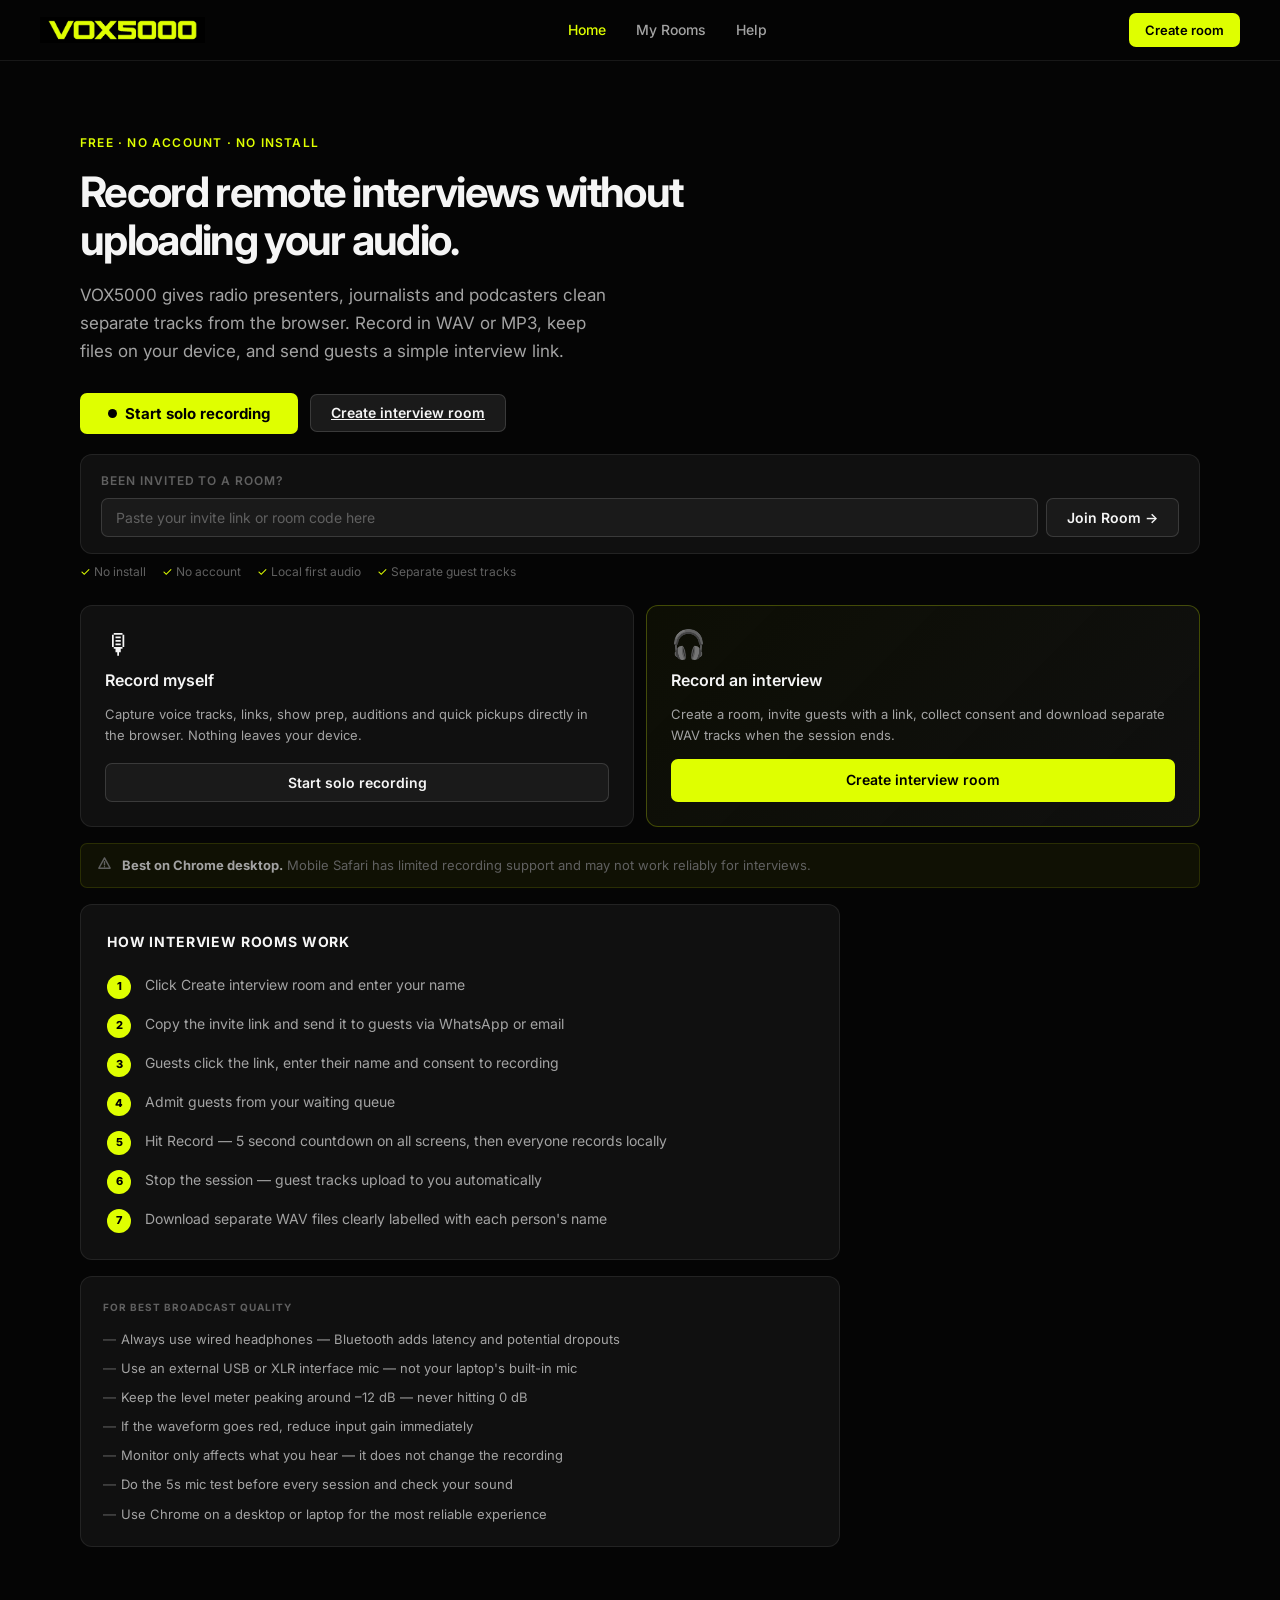
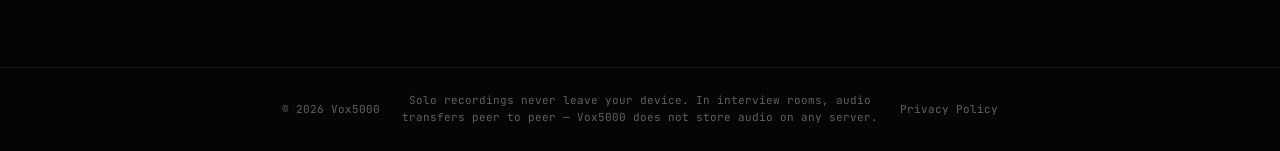
==== index.html @ f618ac7c "Add files via upload" ====
<!DOCTYPE html>
<html lang="en">
<head>
  <meta charset="UTF-8" />
  <meta name="viewport" content="width=device-width, initial-scale=1.0" />
  <title>Vox5000 — Free Broadcast Audio Recorder</title>
  <meta name="description" content="Record remote interviews without uploading your audio. Free browser-based WAV and MP3 recorder for radio presenters, journalists and podcasters." />
  <link rel="icon" type="image/png" href="favicon.png" />
  <link rel="icon" sizes="512x512" href="favicon-512.png" />
  <link rel="preconnect" href="https://fonts.googleapis.com" />
  <link rel="preconnect" href="https://fonts.gstatic.com" crossorigin />
  <link href="https://fonts.googleapis.com/css2?family=Inter:wght@400;500;600;700&family=JetBrains+Mono:wght@400;500;600&display=swap" rel="stylesheet" />
  <link rel="stylesheet" href="style.css" />
</head>
<body>

  <header class="header" role="banner">
    <div class="header-inner">
      <div class="logo">
        <a href="index.html" aria-label="Vox5000 home">
          <img src="logo.png" alt="VOX5000" class="logo-img" />
        </a>
      </div>
      <nav class="main-nav" aria-label="Main navigation">
        <a href="index.html" class="nav-link nav-active" aria-current="page">Home</a>
        <a href="rooms.html" class="nav-link">My Rooms</a>
        <a href="help.html" class="nav-link">Help</a>
      </nav>
      <a href="room.html" class="nav-cta">Create room</a>
    </div>
  </header>

  <main class="main" id="main-content">

    <!-- ── HERO ── -->
    <section class="hero" aria-label="Introduction">
      <p class="hero-eyebrow">Free · No account · No install</p>
      <h1 class="hero-title">Record remote interviews without uploading your audio.</h1>
      <p class="hero-sub">VOX5000 gives radio presenters, journalists and podcasters clean separate tracks from the browser. Record in WAV or MP3, keep files on your device, and send guests a simple interview link.</p>
      <div class="hero-actions">
        <button class="btn btn-record" id="soloModeBtn" aria-expanded="false" aria-controls="soloRecorder">
          <span class="rec-dot" aria-hidden="true"></span>
          Start solo recording
        </button>
        <a href="room.html" class="btn btn-ghost">Create interview room</a>
      </div>
      <!-- Guest join box -->
      <div class="guest-join-box">
        <div style="font-size:12px;font-weight:600;color:var(--text3);text-transform:uppercase;letter-spacing:0.08em;margin-bottom:8px;">Been invited to a room?</div>
        <div style="display:flex;gap:8px;flex-wrap:wrap;">
          <input type="text" id="joinCodeInput" placeholder="Paste your invite link or room code here" class="join-input" aria-label="Room invite link or code" />
          <button class="btn btn-ghost" id="joinRoomBtn" style="white-space:nowrap;flex-shrink:0;">Join Room →</button>
        </div>
      </div>
      <div class="hero-trust" role="list" aria-label="Product features">
        <span role="listitem">No install</span>
        <span role="listitem">No account</span>
        <span role="listitem">Local first audio</span>
        <span role="listitem">Separate guest tracks</span>
      </div>
    </section>

    <!-- ── MODE CARDS ── -->
    <section class="mode-cards" aria-label="Recording modes">
      <div class="mode-card">
        <div class="mode-card-icon" aria-hidden="true">🎙</div>
        <h2 class="mode-card-title">Record myself</h2>
        <p class="mode-card-desc">Capture voice tracks, links, show prep, auditions and quick pickups directly in the browser. Nothing leaves your device.</p>
        <button class="mode-card-btn mode-card-btn-secondary" id="soloModeBtnCard">Start solo recording</button>
      </div>
      <div class="mode-card mode-card-featured">
        <div class="mode-card-icon" aria-hidden="true">🎧</div>
        <h2 class="mode-card-title">Record an interview</h2>
        <p class="mode-card-desc">Create a room, invite guests with a link, collect consent and download separate WAV tracks when the session ends.</p>
        <a href="room.html" class="mode-card-btn mode-card-btn-primary">Create interview room</a>
      </div>
    </section>

    <!-- ── BROWSER WARNING ── -->
    <div class="browser-warning" role="note" aria-label="Browser recommendation" id="browserWarning">
      <svg width="15" height="15" viewBox="0 0 16 16" fill="none" aria-hidden="true"><path d="M8 2L14 13H2L8 2Z" stroke="currentColor" stroke-width="1.5" stroke-linejoin="round"/><path d="M8 6v3.5" stroke="currentColor" stroke-width="1.5" stroke-linecap="round"/><circle cx="8" cy="11.5" r="0.75" fill="currentColor"/></svg>
      <span><strong>Best on Chrome desktop.</strong> Mobile Safari has limited recording support and may not work reliably for interviews.</span>
    </div>

    <!-- ── ERROR STATES ── -->
    <div class="error-card" id="micDeniedError" style="display:none;" role="alert">
      <div class="error-title">🚫 Microphone access denied</div>
      <p class="error-text">Click the microphone or lock icon in your browser's address bar, choose Allow, then refresh this page.</p>
    </div>
    <div class="error-card" id="micNotFoundError" style="display:none;" role="alert">
      <div class="error-title">🎤 No microphone found</div>
      <p class="error-text">Make sure your USB or XLR interface mic is plugged in and recognised by your computer, then refresh the page.</p>
    </div>

    <!-- ── SOLO RECORDER (hidden until triggered) ── -->
    <div id="soloRecorder" style="display:none;" aria-label="Solo recorder">

      <div class="section-divider"><span>Solo Recorder</span></div>

      <!-- Mic permission notice -->
      <div class="notice-bar" id="permNotice" role="status">
        <svg width="15" height="15" viewBox="0 0 16 16" fill="none" aria-hidden="true"><circle cx="8" cy="8" r="7" stroke="currentColor" stroke-width="1.5"/><path d="M8 5v3.5" stroke="currentColor" stroke-width="1.5" stroke-linecap="round"/><circle cx="8" cy="11" r="0.75" fill="currentColor"/></svg>
        Allow microphone access when your browser asks, then select your mic below.
      </div>

      <!-- Core controls -->
      <section class="card" aria-label="Microphone and format">
        <div class="card-label">Input & Format</div>
        <div class="control-row">
          <label for="micSelect" class="field-label">Mic</label>
          <select id="micSelect" class="select"><option value="">Waiting for mic access…</option></select>
        </div>
        <div class="control-row">
          <label for="formatSelect" class="field-label">Format</label>
          <select id="formatSelect" class="select">
            <option value="mp3">MP3 — compressed, smaller file</option>
            <option value="wav">WAV — lossless broadcast master</option>
          </select>
        </div>
        <div class="control-row">
          <label for="qualitySelect" class="field-label">Quality</label>
          <select id="qualitySelect" class="select"></select>
        </div>
        <div class="setup-footer">
          <button class="btn btn-ghost btn-sm" id="testBtn" aria-label="Record a 5 second mic test and play it back">
            <svg width="12" height="12" viewBox="0 0 14 14" fill="none" aria-hidden="true"><polygon points="3,2 11,7 3,12" fill="currentColor"/></svg>
            5s mic test
          </button>
          <span style="font-size:12px;color:var(--text3);">Records and plays back to check your level and sound</span>
        </div>
      </section>

      <!-- Record button and timer — big and obvious -->
      <section class="card recorder-card" aria-label="Recording controls">
        <div class="duration-display">
          <span class="duration" id="duration" aria-live="polite" aria-label="Recording duration">00:00:00.0</span>
          <span class="duration-status" id="durStatus" aria-live="polite">Ready to record</span>
        </div>
        <div class="controls">
          <button class="btn btn-record" id="recBtn" aria-label="Start or stop recording">
            <span class="rec-dot" aria-hidden="true"></span> Record
          </button>
          <button class="btn btn-ghost" id="pauseBtn" disabled aria-label="Pause or resume recording">⏸ Pause</button>
        </div>
        <div class="size-display" id="sizeDisplay" aria-live="polite"></div>
      </section>

      <!-- Waveform — always visible -->
      <div class="waveform-section" aria-label="Live waveform monitor">
        <div class="wave-header">
          <span class="wave-title">Waveform Monitor</span>
          <span class="wave-hint" aria-hidden="true">Scrolls during recording · Red = clipping</span>
        </div>
        <canvas id="waveCanvas" class="wave-canvas" height="100" aria-hidden="true"></canvas>
      </div>

      <!-- Audio settings — always visible, not hidden -->
      <div class="card" id="audioSettingsCard">
        <div class="card-label" style="margin-bottom:14px;">Audio Settings</div>

        <div class="level-slider-row">
          <label class="level-slider-label" for="inputGainSlider">Input Gain</label>
          <input type="range" id="inputGainSlider" class="level-slider" min="-20" max="20" step="0.5" value="0" aria-label="Input gain" />
          <span class="level-slider-val" id="inputGainVal">0 dB</span>
        </div>
        <div style="font-size:11px;color:var(--text3);margin-bottom:16px;padding-left:92px;">How loud your mic is recorded · Double-click to reset</div>

        <div class="level-slider-row">
          <label class="level-slider-label" for="monitorSlider">Monitor</label>
          <input type="range" id="monitorSlider" class="level-slider" min="-60" max="0" step="0.5" value="-60" aria-label="Monitor level" />
          <span class="level-slider-val" id="monitorVal">Off</span>
        </div>
        <div style="font-size:11px;color:var(--text3);margin-bottom:16px;padding-left:92px;">What you hear in headphones — doesn't affect recording</div>

        <div class="meter-wrap" role="meter" aria-label="Input level meter">
          <div class="meter-bar" id="meterBar"></div>
          <div class="meter-peaks" aria-hidden="true"><span>–60</span><span>–24</span><span>–12</span><span>–6</span><span>0</span></div>
        </div>
        <div style="font-size:10px;color:var(--text3);display:flex;gap:10px;flex-wrap:wrap;margin-top:5px;">
          <span style="color:var(--green);">● Safe: –24 to –6 dB</span>
          <span style="color:var(--red);">● Clipping: above –6 dB</span>
        </div>
        <div class="clip-warn" id="clipWarn" style="display:none;margin-top:10px;" role="alert" aria-live="assertive">
          <svg width="13" height="13" viewBox="0 0 14 14" fill="none" aria-hidden="true"><path d="M7 2L13 12H1L7 2Z" stroke="currentColor" stroke-width="1.5" stroke-linejoin="round"/><path d="M7 6v3" stroke="currentColor" stroke-width="1.5" stroke-linecap="round"/><circle cx="7" cy="10.5" r="0.75" fill="currentColor"/></svg>
          Clipping — reduce input gain
        </div>
      </div>

      <!-- Downloads -->
      <section class="card downloads" id="dlSection" aria-label="Download your recordings" aria-live="polite">
        <div class="card-label">Downloads Ready</div>
        <div class="dl-grid" id="dlGrid"></div>
      </section>

    </div>

    <!-- ── HOW ROOMS WORK ── -->
    <section class="how-it-works" id="howItWorks" aria-label="How interview rooms work">
      <div class="hiw-title">How interview rooms work</div>
      <div class="hiw-steps" role="list">
        <div class="hiw-step" role="listitem"><div class="hiw-num" aria-hidden="true">1</div><div class="hiw-text">Click Create interview room and enter your name</div></div>
        <div class="hiw-step" role="listitem"><div class="hiw-num" aria-hidden="true">2</div><div class="hiw-text">Copy the invite link and send it to guests via WhatsApp or email</div></div>
        <div class="hiw-step" role="listitem"><div class="hiw-num" aria-hidden="true">3</div><div class="hiw-text">Guests click the link, enter their name and consent to recording</div></div>
        <div class="hiw-step" role="listitem"><div class="hiw-num" aria-hidden="true">4</div><div class="hiw-text">Admit guests from your waiting queue</div></div>
        <div class="hiw-step" role="listitem"><div class="hiw-num" aria-hidden="true">5</div><div class="hiw-text">Hit Record — 5 second countdown on all screens, then everyone records locally</div></div>
        <div class="hiw-step" role="listitem"><div class="hiw-num" aria-hidden="true">6</div><div class="hiw-text">Stop the session — guest tracks upload to you automatically</div></div>
        <div class="hiw-step" role="listitem"><div class="hiw-num" aria-hidden="true">7</div><div class="hiw-text">Download separate WAV files clearly labelled with each person's name</div></div>
      </div>
    </section>

    <!-- ── TIPS ── -->
    <section class="tips-section" aria-label="Broadcast quality tips">
      <div class="tips-title">For best broadcast quality</div>
      <ul class="tips-list">
        <li>Always use wired headphones — Bluetooth adds latency and potential dropouts</li>
        <li>Use an external USB or XLR interface mic — not your laptop's built-in mic</li>
        <li>Keep the level meter peaking around –12 dB — never hitting 0 dB</li>
        <li>If the waveform goes red, reduce input gain immediately</li>
        <li>Monitor only affects what you hear — it does not change the recording</li>
        <li>Do the 5s mic test before every session and check your sound</li>
        <li>Use Chrome on a desktop or laptop for the most reliable experience</li>
      </ul>
    </section>

  </main>

  <footer class="footer" role="contentinfo">
    <div class="footer-inner">
      <span>© 2026 Vox5000</span>
      <span class="footer-privacy-note">Solo recordings never leave your device. In interview rooms, audio transfers peer to peer — Vox5000 does not store audio on any server.</span>
      <a href="privacy.html" style="color:var(--text3);text-decoration:none;">Privacy Policy</a>
    </div>
  </footer>

  <script src="app.js"></script>
  <script>
    // Solo mode toggle
    const soloRecorder = document.getElementById('soloRecorder');
    const howItWorks = document.getElementById('howItWorks');

    function openSolo() {
      soloRecorder.style.display = 'block';
      howItWorks.style.display = 'none';
      document.getElementById('soloModeBtn').setAttribute('aria-expanded','true');
      soloRecorder.scrollIntoView({ behavior: 'smooth', block: 'start' });
    }
    document.getElementById('soloModeBtn').addEventListener('click', openSolo);
    document.getElementById('soloModeBtnCard').addEventListener('click', openSolo);

    // Guest room join
    function joinRoom() {
      const val = document.getElementById('joinCodeInput').value.trim();
      if (!val) { document.getElementById('joinCodeInput').focus(); return; }
      let code = val;
      try {
        const url = new URL(val);
        const r = url.searchParams.get('r');
        if (r) code = r;
      } catch(e) {
        code = val.replace(/[^A-Za-z0-9]/g,'').toUpperCase().substr(0,8);
      }
      if (code) window.location.href = `room.html?r=${code}`;
    }
    document.getElementById('joinRoomBtn').addEventListener('click', joinRoom);
    document.getElementById('joinCodeInput').addEventListener('keydown', e => {
      if (e.key === 'Enter') joinRoom();
    });
  </script>
</body>
</html>
---- style.css ----
/* ── Reset ── */
*, *::before, *::after { box-sizing: border-box; margin: 0; padding: 0; }

/* ── Design tokens ── */
:root {
  --bg:      #050505;
  --bg2:     #101010;
  --bg3:     #1A1A1A;
  --bg4:     #222222;
  --border:  rgba(255,255,255,0.08);
  --border-strong: rgba(255,255,255,0.14);
  --text:    #F5F5F5;
  --text2:   #A3A3A3;
  --text3:   #606060;
  --yellow:  #DFFF00;
  --yellow-dim: rgba(223,255,0,0.10);
  --yellow-border: rgba(223,255,0,0.25);
  --red:     #FF3B3B;
  --red-dim: rgba(255,59,59,0.12);
  --green:   #00E56B;
  --green-dim: rgba(0,229,107,0.10);
  --font:    'Inter', system-ui, sans-serif;
  --mono:    'JetBrains Mono', monospace;
  --radius:  12px;
  --radius-sm: 7px;
  --radius-xs: 4px;
  --shadow:  0 1px 3px rgba(0,0,0,0.4);
  --transition: 0.15s ease;
}

/* ── Base ── */
html { font-size: 16px; }
body {
  font-family: var(--font);
  background: var(--bg);
  color: var(--text);
  min-height: 100vh;
  line-height: 1.6;
  -webkit-font-smoothing: antialiased;
  -moz-osx-font-smoothing: grayscale;
}

/* ── Focus styles ── */
:focus-visible {
  outline: 2px solid var(--yellow);
  outline-offset: 2px;
}

/* ── Header ── */
.header {
  border-bottom: 1px solid var(--border);
  position: sticky;
  top: 0;
  background: rgba(5,5,5,0.94);
  backdrop-filter: blur(16px);
  -webkit-backdrop-filter: blur(16px);
  z-index: 100;
}
.header-inner {
  max-width: 1400px;
  margin: 0 auto;
  padding: 0 40px;
  height: 60px;
  display: flex;
  align-items: center;
  justify-content: space-between;
  gap: 16px;
}
.logo { display: flex; align-items: center; }
.logo-img { height: 26px; width: auto; display: block; }

.main-nav { display: flex; align-items: center; gap: 2px; }
.nav-link {
  font-size: 14px;
  font-weight: 500;
  color: var(--text2);
  text-decoration: none;
  padding: 7px 14px;
  border-radius: var(--radius-sm);
  transition: color var(--transition), background var(--transition);
  white-space: nowrap;
}
.nav-link:hover { color: var(--text); background: var(--bg3); }
.nav-active { color: var(--yellow) !important; }

.nav-cta {
  font-size: 13px;
  font-weight: 600;
  color: #000;
  background: var(--yellow);
  text-decoration: none;
  padding: 7px 16px;
  border-radius: var(--radius-sm);
  transition: background var(--transition), transform 0.1s;
  white-space: nowrap;
}
.nav-cta:hover { background: #cbeb00; }
.nav-cta:active { transform: scale(0.97); }

/* ── ON AIR badge ── */
.on-air {
  display: none;
  align-items: center;
  gap: 7px;
  background: var(--red-dim);
  border: 1px solid rgba(255,59,59,0.3);
  color: var(--red);
  font-size: 11px;
  font-weight: 700;
  letter-spacing: 0.1em;
  padding: 5px 14px;
  border-radius: 20px;
}
.on-air.visible { display: flex; }
.on-air-dot {
  width: 6px; height: 6px;
  border-radius: 50%;
  background: var(--red);
  animation: blink 1s infinite;
}
@keyframes blink { 0%,100%{opacity:1} 50%{opacity:0.15} }

/* ── Layout ── */
.main {
  max-width: 1400px;
  margin: 0 auto;
  padding: 48px 40px 100px;
  display: flex;
  flex-direction: column;
  gap: 16px;
}

/* ── Desktop: widen the content comfortably ── */
@media (min-width: 1024px) {
  .main {
    padding: 56px 80px 120px;
  }
  .hero-title { font-size: 52px; }
  .mode-cards { grid-template-columns: 1fr 1fr; gap: 20px; }
  .how-it-works, .tips-section {
    max-width: 760px;
  }
}

/* ── Hero ── */
.hero { padding: 16px 0 8px; }
.hero-eyebrow {
  font-size: 12px;
  font-weight: 600;
  letter-spacing: 0.1em;
  text-transform: uppercase;
  color: var(--yellow);
  margin-bottom: 16px;
}
.hero-title {
  font-size: clamp(28px, 5vw, 42px);
  font-weight: 700;
  letter-spacing: -0.04em;
  line-height: 1.15;
  color: var(--text);
  margin-bottom: 16px;
  max-width: 640px;
}
.hero-sub {
  font-size: 17px;
  color: var(--text2);
  line-height: 1.65;
  margin-bottom: 28px;
  max-width: 540px;
}
.hero-actions {
  display: flex;
  gap: 12px;
  flex-wrap: wrap;
  margin-bottom: 20px;
  align-items: center;
}
.hero-trust {
  font-size: 12px;
  color: var(--text3);
  display: flex;
  gap: 16px;
  flex-wrap: wrap;
  align-items: center;
}
.hero-trust span::before { content: '✓ '; color: var(--yellow); }

/* ── Mode cards ── */
.mode-cards {
  display: grid;
  grid-template-columns: 1fr 1fr;
  gap: 12px;
}
@media (max-width: 540px) { .mode-cards { grid-template-columns: 1fr; } }

.mode-card {
  background: var(--bg2);
  border: 1px solid var(--border);
  border-radius: var(--radius);
  padding: 24px;
  display: flex;
  flex-direction: column;
  gap: 10px;
  transition: border-color var(--transition);
}
.mode-card:hover { border-color: var(--border-strong); }
.mode-card-featured {
  border-color: var(--yellow-border);
  background: linear-gradient(135deg, rgba(223,255,0,0.04) 0%, var(--bg2) 100%);
}
.mode-card-icon { font-size: 28px; line-height: 1; }
.mode-card-title { font-size: 16px; font-weight: 600; color: var(--text); }
.mode-card-desc { font-size: 13px; color: var(--text2); line-height: 1.6; flex: 1; }
.mode-card-btn {
  display: inline-flex;
  align-items: center;
  justify-content: center;
  gap: 8px;
  padding: 10px 18px;
  border-radius: var(--radius-sm);
  font-size: 14px;
  font-weight: 600;
  cursor: pointer;
  text-decoration: none;
  border: none;
  font-family: var(--font);
  transition: background var(--transition), transform 0.1s;
  margin-top: 4px;
  width: 100%;
}
.mode-card-btn:active { transform: scale(0.97); }
.mode-card-btn-primary { background: var(--yellow); color: #000; }
.mode-card-btn-primary:hover { background: #cbeb00; }
.mode-card-btn-secondary { background: var(--bg3); color: var(--text); border: 1px solid var(--border-strong); }
.mode-card-btn-secondary:hover { background: var(--bg4); }

/* ── Divider ── */
.section-divider {
  display: flex;
  align-items: center;
  gap: 12px;
  margin: 8px 0;
}
.section-divider::before,
.section-divider::after {
  content: '';
  flex: 1;
  height: 1px;
  background: var(--border);
}
.section-divider span {
  font-size: 11px;
  font-weight: 600;
  letter-spacing: 0.08em;
  text-transform: uppercase;
  color: var(--text3);
  white-space: nowrap;
}

/* ── Cards ── */
.card {
  background: var(--bg2);
  border: 1px solid var(--border);
  border-radius: var(--radius);
  padding: 22px;
}
.card-label {
  font-size: 10px;
  font-weight: 700;
  letter-spacing: 0.1em;
  text-transform: uppercase;
  color: var(--text3);
  margin-bottom: 18px;
}
.card-label-hint {
  font-size: 10px;
  color: var(--text3);
  font-weight: 400;
  text-transform: none;
  letter-spacing: 0;
}

/* ── Collapsible advanced ── */
.advanced-toggle {
  display: flex;
  align-items: center;
  gap: 8px;
  background: none;
  border: none;
  color: var(--text3);
  font-size: 13px;
  font-family: var(--font);
  cursor: pointer;
  padding: 10px 0;
  width: 100%;
  text-align: left;
  transition: color var(--transition);
}
.advanced-toggle:hover { color: var(--text2); }
.advanced-toggle-chevron { transition: transform 0.2s; font-size: 10px; }
.advanced-toggle.open .advanced-toggle-chevron { transform: rotate(180deg); }
.advanced-section { display: none; }
.advanced-section.open { display: flex; flex-direction: column; gap: 16px; padding-top: 16px; border-top: 1px solid var(--border); }

/* ── Form controls ── */
.control-row { display: flex; align-items: center; gap: 12px; margin-bottom: 14px; }
.control-row:last-child { margin-bottom: 0; }
.field-label { font-size: 14px; color: var(--text2); min-width: 56px; flex-shrink: 0; }

.select {
  flex: 1;
  background: var(--bg3);
  border: 1px solid var(--border-strong);
  border-radius: var(--radius-sm);
  color: var(--text);
  font-family: var(--font);
  font-size: 14px;
  padding: 10px 36px 10px 14px;
  outline: none;
  cursor: pointer;
  appearance: none;
  background-image: url("data:image/svg+xml,%3Csvg xmlns='http://www.w3.org/2000/svg' width='12' height='12' viewBox='0 0 12 12'%3E%3Cpath d='M2 4l4 4 4-4' stroke='%23606060' stroke-width='1.5' fill='none' stroke-linecap='round'/%3E%3C/svg%3E");
  background-repeat: no-repeat;
  background-position: right 14px center;
  transition: border-color var(--transition);
}
.select:focus { border-color: var(--yellow); }
.select option { background: var(--bg3); }

/* ── Buttons ── */
.btn {
  display: inline-flex;
  align-items: center;
  justify-content: center;
  gap: 8px;
  padding: 11px 20px;
  border-radius: var(--radius-sm);
  font-family: var(--font);
  font-size: 14px;
  font-weight: 600;
  cursor: pointer;
  border: none;
  transition: background var(--transition), transform 0.1s, opacity var(--transition);
  outline: none;
  white-space: nowrap;
  line-height: 1;
}
.btn:active:not(:disabled) { transform: scale(0.97); }
.btn:disabled { opacity: 0.28; cursor: not-allowed; pointer-events: none; }

.btn-record { background: var(--yellow); color: #000; font-weight: 700; font-size: 15px; padding: 13px 28px; }
.btn-record:hover:not(:disabled) { background: #cbeb00; }
.btn-record.recording { background: var(--red); color: #fff; }
.btn-record.recording:hover:not(:disabled) { background: #e02e2e; }

.btn-ghost {
  background: var(--bg3);
  color: var(--text);
  border: 1px solid var(--border-strong);
}
.btn-ghost:hover:not(:disabled) { background: var(--bg4); }

.btn-sm { font-size: 12px; padding: 7px 13px; font-weight: 500; }
.btn-xs { font-size: 11px; padding: 5px 10px; font-weight: 500; }

.rec-dot {
  width: 9px; height: 9px;
  border-radius: 50%;
  background: #000;
  flex-shrink: 0;
}
.btn-record.recording .rec-dot {
  background: #fff;
  animation: blink 1s infinite;
}

/* ── Notice / alert bars ── */
.notice-bar {
  display: flex;
  align-items: flex-start;
  gap: 10px;
  background: var(--yellow-dim);
  border: 1px solid var(--yellow-border);
  border-radius: var(--radius-sm);
  padding: 12px 16px;
  font-size: 13px;
  color: rgba(223,255,0,0.85);
  line-height: 1.5;
}
.notice-bar svg { flex-shrink: 0; margin-top: 1px; }

.browser-warning {
  display: flex;
  align-items: flex-start;
  gap: 10px;
  background: rgba(223,255,0,0.05);
  border: 1px solid rgba(223,255,0,0.12);
  border-radius: var(--radius-sm);
  padding: 12px 16px;
  font-size: 13px;
  color: var(--text3);
  line-height: 1.5;
}
.browser-warning strong { color: var(--text2); }

.error-card {
  background: var(--red-dim);
  border: 1px solid rgba(255,59,59,0.25);
  border-radius: var(--radius);
  padding: 18px 22px;
}
.error-title { font-size: 15px; font-weight: 600; color: var(--red); margin-bottom: 6px; }
.error-text { font-size: 14px; color: var(--text2); line-height: 1.6; }

/* ── Knobs ── */
.knobs-row { display: flex; align-items: center; gap: 16px; }
.knob-group {
  display: flex;
  flex-direction: column;
  align-items: center;
  gap: 8px;
  min-width: 88px;
}
.knob-label { font-size: 11px; color: var(--text2); font-weight: 600; letter-spacing: 0.04em; text-transform: uppercase; }
.knob-canvas { display: block; cursor: ns-resize; user-select: none; }
.knob-input-wrap {
  display: flex;
  align-items: center;
  gap: 4px;
  background: var(--bg3);
  border: 1px solid var(--border-strong);
  border-radius: var(--radius-xs);
  padding: 4px 8px;
}
.knob-input {
  background: transparent;
  border: none;
  color: var(--yellow);
  font-family: var(--mono);
  font-size: 12px;
  font-weight: 600;
  width: 44px;
  text-align: right;
  outline: none;
}
.knob-input::-webkit-inner-spin-button,
.knob-input::-webkit-outer-spin-button { opacity: 0; }
.knob-unit { font-family: var(--mono); font-size: 10px; color: var(--text3); }
.knob-hint { font-size: 10px; color: var(--text3); text-align: center; max-width: 88px; line-height: 1.4; }

/* ── Meter ── */
.meter-center { flex: 1; display: flex; flex-direction: column; gap: 8px; }
.meter-wrap { width: 100%; }
.meter-bar {
  height: 10px;
  background: var(--bg3);
  border-radius: 5px;
  overflow: hidden;
  border: 1px solid var(--border);
  position: relative;
  margin-bottom: 5px;
}
.meter-bar::after {
  content: '';
  position: absolute;
  top: 0; left: 0; bottom: 0;
  width: var(--level, 0%);
  background: linear-gradient(to right, var(--green) 0%, #a8ff00 65%, var(--yellow) 80%, var(--red) 93%);
  border-radius: 5px;
  transition: width 0.04s linear;
}
.meter-peaks {
  display: flex;
  justify-content: space-between;
  font-family: var(--mono);
  font-size: 9px;
  color: var(--text3);
}

.clip-warn {
  display: flex;
  align-items: center;
  gap: 8px;
  background: var(--red-dim);
  border: 1px solid rgba(255,59,59,0.3);
  color: var(--red);
  font-size: 12px;
  font-weight: 500;
  padding: 8px 12px;
  border-radius: var(--radius-sm);
}
@keyframes fadeIn { from{opacity:0;transform:translateY(-4px)} to{opacity:1;transform:translateY(0)} }

/* ── Waveform ── */
.waveform-section {
  background: var(--bg2);
  border: 1px solid var(--border);
  border-radius: var(--radius);
  padding: 14px 18px;
}
.wave-header {
  display: flex;
  align-items: center;
  justify-content: space-between;
  margin-bottom: 10px;
}
.wave-title { font-size: 10px; font-weight: 700; text-transform: uppercase; letter-spacing: 0.1em; color: var(--text3); }
.wave-hint { font-size: 10px; color: rgba(255,59,59,0.5); font-family: var(--mono); }
.wave-canvas { width: 100%; display: block; border-radius: 4px; min-height: 100px; }

/* ── Recorder ── */
.recorder-card { }
.duration-display { display: flex; align-items: baseline; gap: 16px; margin-bottom: 22px; }
.duration {
  font-family: var(--mono);
  font-size: 48px;
  font-weight: 600;
  color: var(--text);
  letter-spacing: -0.02em;
  line-height: 1;
}
.duration-status { font-size: 13px; color: var(--text3); }

.controls { display: flex; gap: 10px; margin-bottom: 20px; flex-wrap: wrap; align-items: center; }

/* ── Markers ── */
.markers {
  display: flex;
  align-items: center;
  gap: 8px;
  flex-wrap: wrap;
  padding-top: 18px;
  border-top: 1px solid var(--border);
}
.markers-label { font-size: 11px; color: var(--text3); margin-right: 4px; font-weight: 600; letter-spacing: 0.06em; text-transform: uppercase; }
.btn-marker {
  background: var(--bg3);
  color: var(--text2);
  border: 1px solid var(--border);
  font-size: 12px;
  padding: 5px 13px;
  border-radius: 4px;
  font-family: var(--font);
  cursor: pointer;
  transition: border-color var(--transition), color var(--transition), background var(--transition);
  font-weight: 500;
}
.btn-marker:hover:not(:disabled) { border-color: var(--yellow); color: var(--yellow); background: var(--yellow-dim); }
.btn-marker:disabled { opacity: 0.25; cursor: not-allowed; }

.marker-log { margin-top: 12px; font-family: var(--mono); font-size: 11px; color: var(--text2); min-height: 18px; line-height: 2; }
.size-display { margin-top: 8px; font-family: var(--mono); font-size: 11px; color: var(--text3); min-height: 16px; }

/* ── Setup footer ── */
.setup-footer {
  display: flex;
  align-items: center;
  gap: 12px;
  margin-top: 16px;
  padding-top: 16px;
  border-top: 1px solid var(--border);
  flex-wrap: wrap;
}

/* ── Downloads ── */
.downloads { display: none; }
.downloads.visible { display: block; }
.dl-grid { display: flex; flex-direction: column; gap: 10px; }
.dl-item {
  background: var(--bg3);
  border: 1px solid var(--border);
  border-radius: var(--radius-sm);
  padding: 14px 16px;
  display: flex;
  align-items: center;
  justify-content: space-between;
  gap: 12px;
}
.dl-info { flex: 1; min-width: 0; }
.dl-name { font-size: 13px; font-weight: 600; color: var(--text); white-space: nowrap; overflow: hidden; text-overflow: ellipsis; margin-bottom: 3px; }
.dl-meta { font-family: var(--mono); font-size: 11px; color: var(--text3); }
.dl-btn {
  display: inline-flex;
  align-items: center;
  gap: 5px;
  font-size: 12px;
  font-weight: 700;
  padding: 8px 16px;
  border-radius: var(--radius-sm);
  background: var(--yellow);
  color: #000;
  text-decoration: none;
  flex-shrink: 0;
  transition: background var(--transition);
  letter-spacing: 0.02em;
}
.dl-btn:hover { background: #cbeb00; }

/* ── How it works ── */
.how-it-works {
  background: var(--bg2);
  border: 1px solid var(--border);
  border-radius: var(--radius);
  padding: 26px;
}
.hiw-title { font-size: 14px; font-weight: 700; color: var(--text); margin-bottom: 20px; text-transform: uppercase; letter-spacing: 0.06em; }
.hiw-steps { display: flex; flex-direction: column; gap: 14px; }
.hiw-step { display: flex; align-items: flex-start; gap: 14px; }
.hiw-num {
  width: 24px; height: 24px;
  border-radius: 50%;
  background: var(--yellow);
  color: #000;
  font-size: 11px;
  font-weight: 800;
  display: flex;
  align-items: center;
  justify-content: center;
  flex-shrink: 0;
  margin-top: 1px;
}
.hiw-text { font-size: 14px; color: var(--text2); line-height: 1.55; }

/* ── Tips ── */
.tips-section {
  background: var(--bg2);
  border: 1px solid var(--border);
  border-radius: var(--radius);
  padding: 22px;
}
.tips-title { font-size: 10px; font-weight: 700; color: var(--text3); margin-bottom: 14px; text-transform: uppercase; letter-spacing: 0.1em; }
.tips-list { list-style: none; display: flex; flex-direction: column; gap: 9px; }
.tips-list li { font-size: 13px; color: var(--text2); padding-left: 18px; position: relative; line-height: 1.55; }
.tips-list li::before { content: '—'; position: absolute; left: 0; color: var(--text3); }

/* ── Footer ── */
.footer {
  border-top: 1px solid var(--border);
  padding: 24px;
  text-align: center;
  font-size: 11px;
  color: var(--text3);
  font-family: var(--mono);
}
.footer-inner { display: flex; align-items: center; justify-content: center; gap: 20px; flex-wrap: wrap; }
.footer-privacy-note { font-size: 11px; color: var(--text3); text-align: center; max-width: 480px; line-height: 1.6; }

/* ── Status chips ── */
.chip {
  display: inline-flex;
  align-items: center;
  gap: 5px;
  font-size: 11px;
  font-weight: 600;
  padding: 3px 9px;
  border-radius: 20px;
  letter-spacing: 0.04em;
}
.chip-dot { width: 6px; height: 6px; border-radius: 50%; }
.chip-ready { background: rgba(163,163,163,0.1); color: var(--text2); border: 1px solid rgba(163,163,163,0.2); }
.chip-recording { background: var(--red-dim); color: var(--red); border: 1px solid rgba(255,59,59,0.3); }
.chip-recording .chip-dot { background: var(--red); animation: blink 1s infinite; }
.chip-consented { background: var(--green-dim); color: var(--green); border: 1px solid rgba(0,229,107,0.2); }
.chip-observer { background: rgba(120,120,255,0.08); color: #9999ff; border: 1px solid rgba(120,120,255,0.2); }
.chip-sending { background: rgba(223,255,0,0.08); color: var(--yellow); border: 1px solid var(--yellow-border); }
.chip-done { background: var(--green-dim); color: var(--green); border: 1px solid rgba(0,229,107,0.2); }
.chip-clipping { background: var(--red-dim); color: var(--red); border: 1px solid rgba(255,59,59,0.3); }

/* ── Mobile ── */
@media (max-width: 600px) {
  .header-inner { padding: 0 16px; }
  .main { padding: 32px 16px 80px; gap: 14px; display: flex; flex-direction: column; }
  .hero-title { font-size: 26px; }
  .hero-sub { font-size: 15px; }
  .duration { font-size: 36px; }
  .btn-record { font-size: 14px; padding: 12px 22px; }
  .knobs-row { gap: 10px; }
  .knob-group { min-width: 76px; }
  .knob-canvas { width: 68px !important; height: 68px !important; }
  .card { padding: 18px; }
  .nav-cta { display: none; }
}

/* ── Tablet ── */
@media (max-width: 1023px) and (min-width: 601px) {
  .header-inner { padding: 0 24px; }
  .main { padding: 40px 24px 100px; display: flex; flex-direction: column; }
}

/* ── Level sliders ── */
.level-slider-row {
  display: flex;
  align-items: center;
  gap: 12px;
  margin-bottom: 12px;
}
.level-slider-label {
  font-size: 13px;
  color: var(--text2);
  font-weight: 500;
  min-width: 80px;
  flex-shrink: 0;
}
.level-slider {
  flex: 1;
  -webkit-appearance: none;
  appearance: none;
  height: 5px;
  border-radius: 3px;
  background: var(--bg3);
  border: 1px solid var(--border);
  outline: none;
  cursor: pointer;
}
.level-slider::-webkit-slider-thumb {
  -webkit-appearance: none;
  width: 18px;
  height: 18px;
  border-radius: 50%;
  background: var(--yellow);
  cursor: pointer;
  border: none;
  box-shadow: 0 0 0 3px rgba(223,255,0,0.15);
}
.level-slider::-moz-range-thumb {
  width: 18px;
  height: 18px;
  border-radius: 50%;
  background: var(--yellow);
  cursor: pointer;
  border: none;
}
.level-slider:focus::-webkit-slider-thumb {
  box-shadow: 0 0 0 4px rgba(223,255,0,0.3);
}
.level-slider-val {
  font-family: var(--mono);
  font-size: 12px;
  color: var(--yellow);
  min-width: 48px;
  text-align: right;
  font-weight: 600;
}

/* ── Share panel buttons ── */
.share-btn {
  display: flex;
  align-items: center;
  justify-content: center;
  gap: 8px;
  padding: 12px 16px;
  border-radius: var(--radius-sm);
  font-size: 14px;
  font-weight: 600;
  cursor: pointer;
  border: none;
  color: #fff;
  font-family: var(--font);
  transition: opacity 0.15s, transform 0.1s;
}
.share-btn:hover { opacity: 0.88; }
.share-btn:active { transform: scale(0.97); }

/* ── Guest join box ── */
.guest-join-box {
  background: var(--bg2);
  border: 1px solid var(--border);
  border-radius: var(--radius);
  padding: 16px 20px;
  margin-top: 16px;
  margin-bottom: 8px;
}
.join-input {
  flex: 1;
  min-width: 200px;
  background: var(--bg3);
  border: 1px solid var(--border-strong);
  border-radius: var(--radius-sm);
  color: var(--text);
  font-family: var(--font);
  font-size: 14px;
  padding: 10px 14px;
  outline: none;
  transition: border-color 0.15s;
}
.join-input:focus { border-color: var(--yellow); }
.join-input::placeholder { color: var(--text3); }
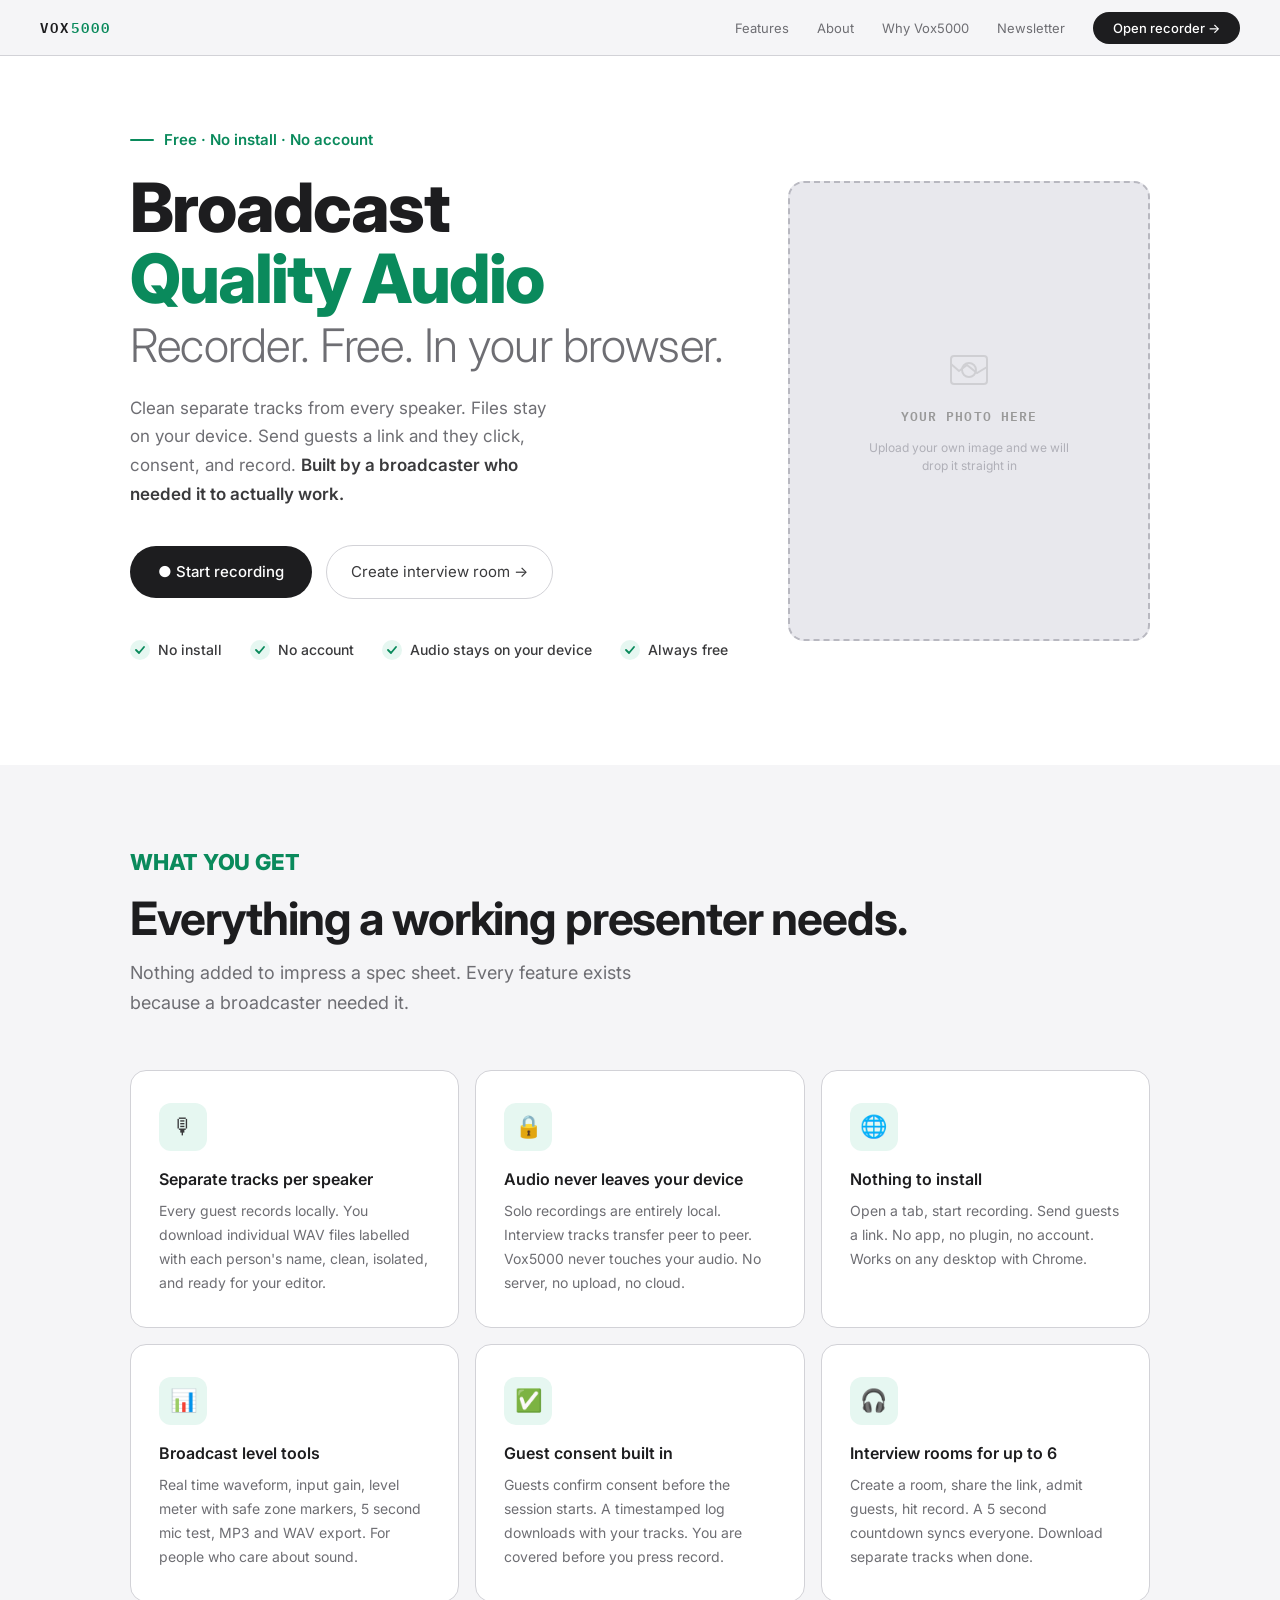
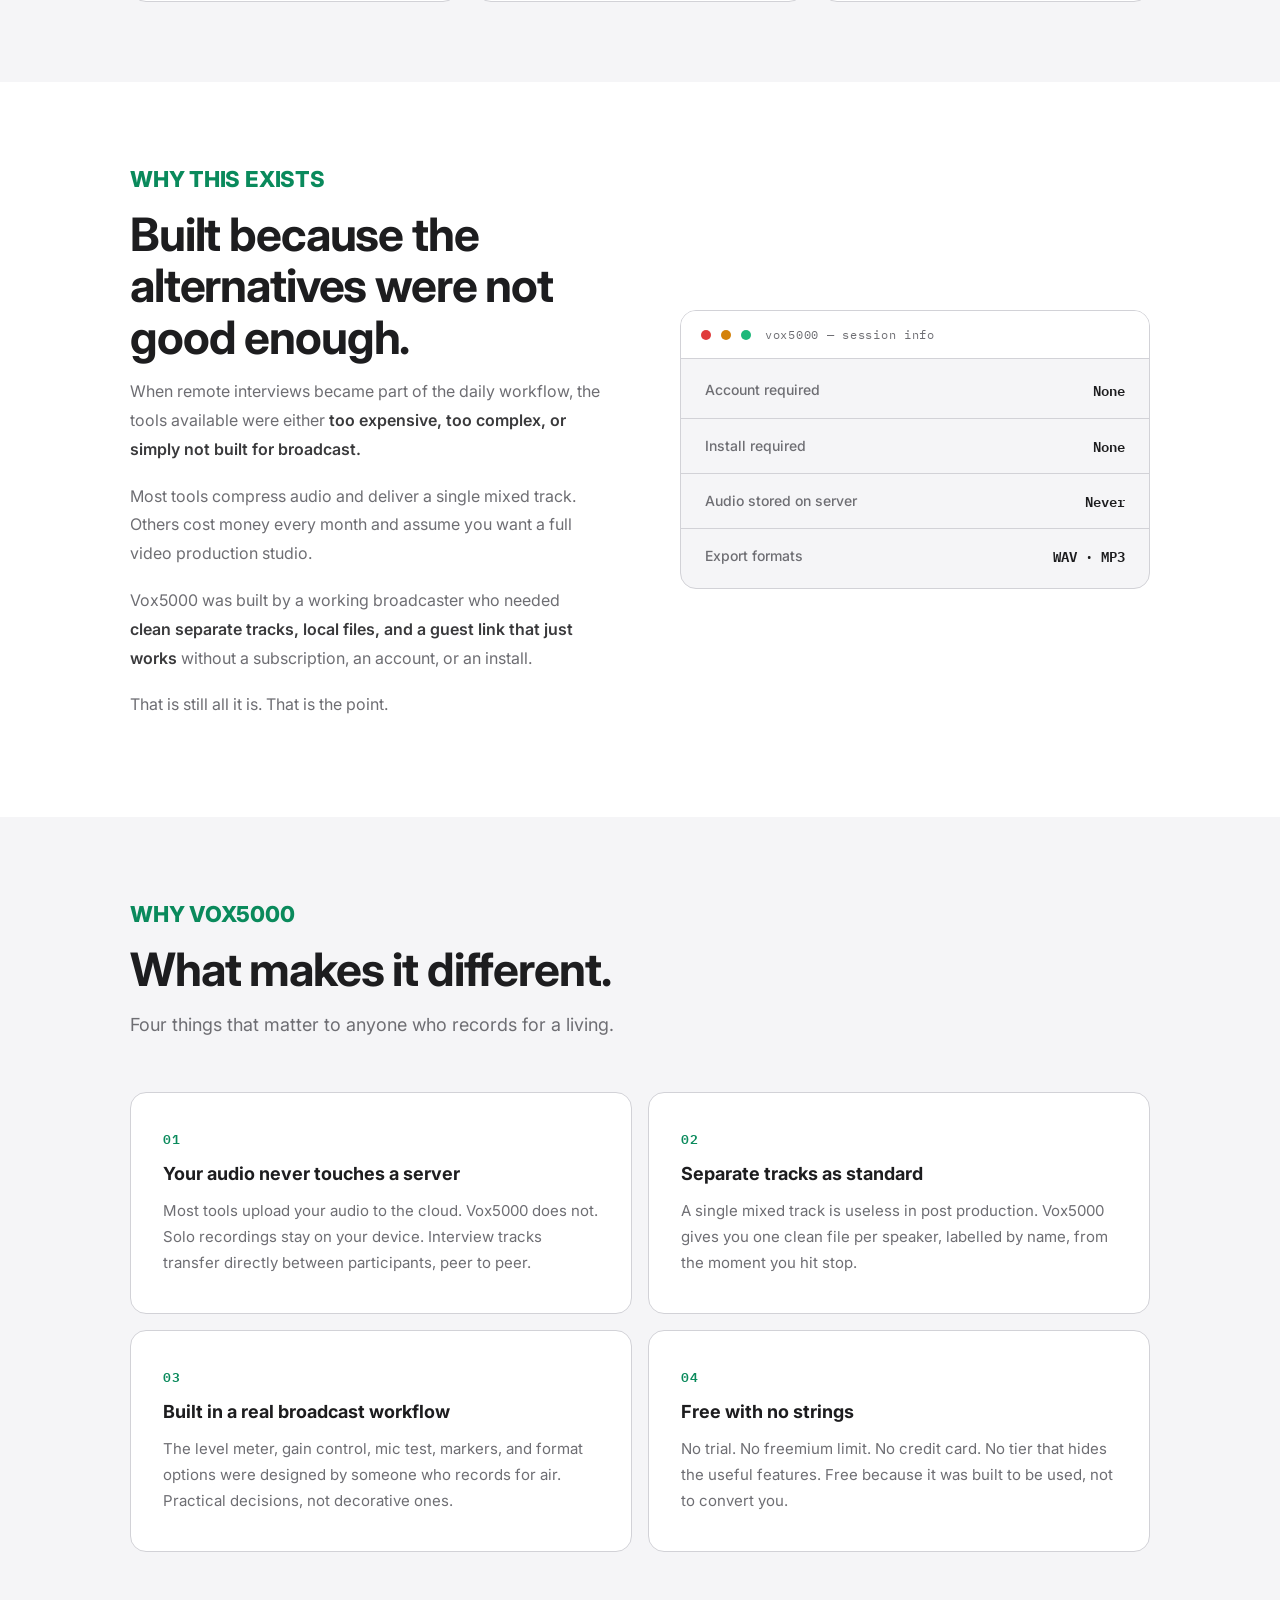
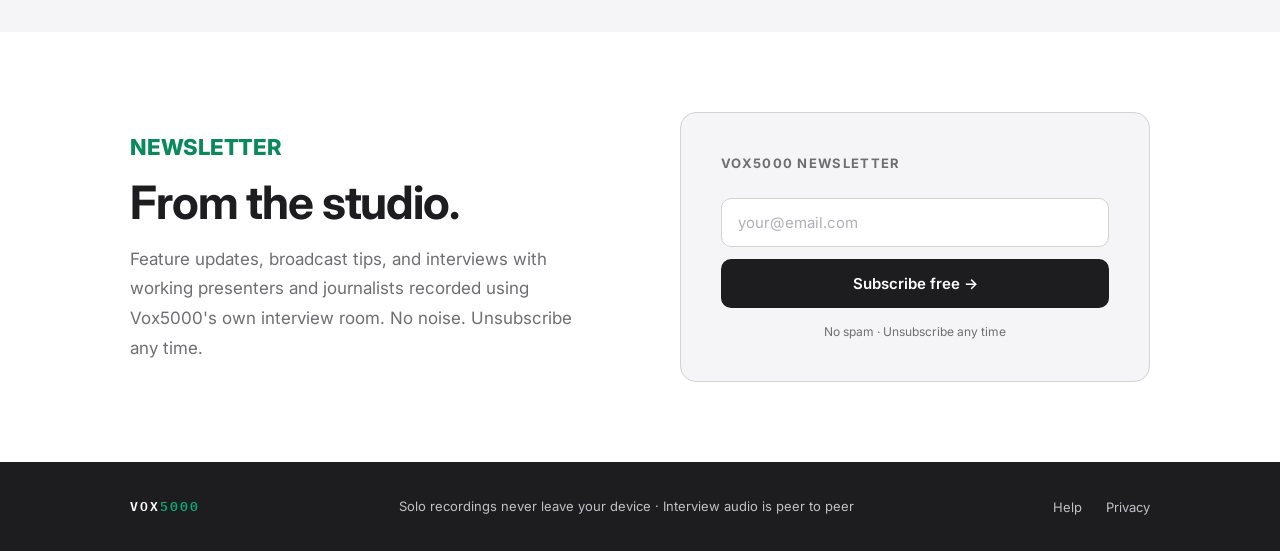
==== commit dd306013: "Add files via upload" ====
--- a/index.html
+++ b/index.html
@@ -1,270 +1,809 @@
 <!DOCTYPE html>
 <html lang="en">
 <head>
-  <meta charset="UTF-8" />
-  <meta name="viewport" content="width=device-width, initial-scale=1.0" />
-  <title>Vox5000 — Free Broadcast Audio Recorder</title>
-  <meta name="description" content="Record remote interviews without uploading your audio. Free browser-based WAV and MP3 recorder for radio presenters, journalists and podcasters." />
-  <link rel="icon" type="image/png" href="favicon.png" />
-  <link rel="icon" sizes="512x512" href="favicon-512.png" />
-  <link rel="preconnect" href="https://fonts.googleapis.com" />
-  <link rel="preconnect" href="https://fonts.gstatic.com" crossorigin />
-  <link href="https://fonts.googleapis.com/css2?family=Inter:wght@400;500;600;700&family=JetBrains+Mono:wght@400;500;600&display=swap" rel="stylesheet" />
-  <link rel="stylesheet" href="style.css" />
+<meta charset="UTF-8">
+<meta name="viewport" content="width=device-width, initial-scale=1.0">
+<meta name="description" content="Broadcast quality audio recorder. Free in your browser. Separate tracks. Local files. No install. No account. Built by a broadcaster.">
+<title>Vox5000 — Broadcast Quality Audio Recorder. Free. In Your Browser.</title>
+<link rel="preconnect" href="https://fonts.googleapis.com">
+<link rel="preconnect" href="https://fonts.gstatic.com" crossorigin>
+<link href="https://fonts.googleapis.com/css2?family=IBM+Plex+Mono:wght@400;500;600&family=Inter:wght@300;400;500;600;700;800&display=swap" rel="stylesheet">
+<style>
+*, *::before, *::after { box-sizing: border-box; margin: 0; padding: 0; }
+
+:root {
+  --bg:          #f5f5f7;
+  --white:       #ffffff;
+  --border:      #d2d2d7;
+  --muted:       #6e6e73;
+  --body:        #3a3a3c;
+  --heading:     #1d1d1f;
+  --white-pure:  #ffffff;
+  --green:       #0a8a5c;
+  --green-hi:    #0dab73;
+  --green-light: #e6f7f1;
+}
+
+html { scroll-behavior: smooth; }
+
+body {
+  background: var(--bg);
+  color: var(--body);
+  font-family: 'Inter', system-ui, sans-serif;
+  font-size: 16px;
+  line-height: 1.6;
+  -webkit-font-smoothing: antialiased;
+}
+
+/* ── NAV ── */
+nav {
+  position: fixed;
+  top: 0; left: 0; right: 0;
+  z-index: 100;
+  height: 56px;
+  display: flex;
+  align-items: center;
+  justify-content: space-between;
+  padding: 0 40px;
+  background: rgba(245,245,247,0.92);
+  backdrop-filter: blur(20px);
+  border-bottom: 1px solid var(--border);
+}
+
+/* Logo: VOX in dark, 5000 in green */
+.nav-logo {
+  font-family: 'IBM Plex Mono', monospace;
+  font-size: 14px;
+  font-weight: 600;
+  letter-spacing: 0.16em;
+  color: var(--heading);
+  text-decoration: none;
+}
+.nav-logo span { color: var(--green); }
+
+.nav-links {
+  display: flex;
+  align-items: center;
+  gap: 28px;
+  list-style: none;
+}
+
+.nav-links a {
+  font-size: 13px;
+  color: var(--muted);
+  text-decoration: none;
+  transition: color 0.15s;
+}
+
+.nav-links a:hover { color: var(--heading); }
+
+.nav-cta {
+  background: var(--heading) !important;
+  color: var(--white) !important;
+  padding: 8px 20px;
+  border-radius: 980px;
+  font-weight: 500 !important;
+  transition: background 0.2s !important;
+}
+
+.nav-cta:hover { background: var(--green) !important; }
+
+/* ── HERO ── */
+.hero {
+  background: var(--white);
+  padding-top: 56px;
+}
+
+.hero-inner {
+  max-width: 1100px;
+  margin: 0 auto;
+  padding: 72px 40px 72px;
+  display: grid;
+  grid-template-columns: 1fr 1fr;
+  gap: 60px;
+  align-items: center;
+}
+
+.hero-tag {
+  font-size: 15px;
+  font-weight: 600;
+  color: var(--green);
+  margin-bottom: 20px;
+  display: flex;
+  align-items: center;
+  gap: 10px;
+}
+
+.hero-tag::before {
+  content: '';
+  width: 24px;
+  height: 2px;
+  background: var(--green);
+  border-radius: 1px;
+  flex-shrink: 0;
+}
+
+h1 {
+  font-size: clamp(42px, 5.5vw, 68px);
+  font-weight: 800;
+  line-height: 1.04;
+  letter-spacing: -0.03em;
+  color: var(--heading);
+  margin-bottom: 24px;
+}
+
+h1 .line2 { color: var(--green); display: block; }
+h1 .line3 {
+  color: var(--muted);
+  font-weight: 300;
+  font-size: 0.68em;
+  display: block;
+  letter-spacing: -0.01em;
+  margin-top: 8px;
+}
+
+.hero-sub {
+  font-size: 17px;
+  color: var(--muted);
+  line-height: 1.7;
+  margin-bottom: 36px;
+  max-width: 440px;
+}
+
+.hero-sub strong { color: var(--body); font-weight: 600; }
+
+/* ── BUTTONS ── */
+.hero-actions {
+  display: flex;
+  align-items: center;
+  gap: 14px;
+  flex-wrap: wrap;
+  margin-bottom: 40px;
+}
+
+.btn-primary {
+  display: inline-flex;
+  align-items: center;
+  gap: 8px;
+  background: var(--heading);
+  color: var(--white);
+  font-size: 15px;
+  font-weight: 500;
+  padding: 14px 28px;
+  border-radius: 980px;
+  text-decoration: none;
+  transition: background 0.2s, transform 0.1s;
+}
+
+.btn-primary:hover { background: var(--green); transform: translateY(-1px); }
+
+.btn-secondary {
+  display: inline-flex;
+  align-items: center;
+  gap: 8px;
+  background: transparent;
+  color: var(--body);
+  font-size: 15px;
+  padding: 14px 24px;
+  border-radius: 980px;
+  text-decoration: none;
+  border: 1.5px solid var(--border);
+  transition: border-color 0.2s, color 0.2s;
+}
+
+.btn-secondary:hover { border-color: var(--body); color: var(--heading); }
+
+/* ── TRUST ROW ── */
+.trust-row {
+  display: flex;
+  align-items: center;
+  gap: 28px;
+  flex-wrap: nowrap;
+  /* space from the features grey bar below */
+  padding-bottom: 32px;
+}
+
+.trust-item {
+  display: flex;
+  align-items: center;
+  gap: 8px;
+  font-size: 14px;
+  font-weight: 500;
+  color: var(--body);
+  white-space: nowrap;
+}
+
+.trust-check {
+  width: 20px;
+  height: 20px;
+  border-radius: 50%;
+  background: var(--green-light);
+  display: flex;
+  align-items: center;
+  justify-content: center;
+  flex-shrink: 0;
+}
+
+/* ── HERO IMAGE PLACEHOLDER ── */
+.hero-image-wrap { position: relative; }
+
+.hero-img-placeholder {
+  width: 100%;
+  height: 460px;
+  background: #e8e8ed;
+  border-radius: 16px;
+  display: flex;
+  flex-direction: column;
+  align-items: center;
+  justify-content: center;
+  gap: 12px;
+  border: 2px dashed #b8b8c0;
+  /* breathing room so it doesn't touch the section below */
+  margin-bottom: 0;
+}
+
+.hero-img-placeholder svg { opacity: 0.3; }
+
+.hero-img-placeholder span {
+  font-size: 13px;
+  font-weight: 600;
+  color: #999;
+  font-family: 'IBM Plex Mono', monospace;
+  letter-spacing: 0.08em;
+  text-transform: uppercase;
+}
+
+.hero-img-placeholder p {
+  font-size: 12px;
+  color: #b0b0b8;
+  text-align: center;
+  max-width: 200px;
+  line-height: 1.5;
+}
+
+/* ── SECTION LAYOUT ── */
+.wrap-grey  { background: var(--bg); }
+.wrap-white { background: var(--white); }
+
+.section {
+  max-width: 1100px;
+  margin: 0 auto;
+  padding: 80px 40px;
+}
+
+/* Section label — big, bold, green */
+.section-label {
+  font-size: 22px;
+  font-weight: 800;
+  letter-spacing: -0.01em;
+  color: var(--green);
+  margin-bottom: 12px;
+  text-transform: uppercase;
+}
+
+h2 {
+  font-size: clamp(30px, 3.8vw, 46px);
+  font-weight: 700;
+  color: var(--heading);
+  letter-spacing: -0.025em;
+  line-height: 1.12;
+  margin-bottom: 14px;
+}
+
+.section-sub {
+  font-size: 18px;
+  color: var(--muted);
+  line-height: 1.65;
+  max-width: 540px;
+  margin-bottom: 52px;
+}
+
+/* ── FEATURES GRID ── */
+.panel-grid {
+  display: grid;
+  grid-template-columns: repeat(3, 1fr);
+  gap: 16px;
+}
+
+.panel-cell {
+  background: var(--white);
+  border: 1px solid var(--border);
+  border-radius: 16px;
+  padding: 32px 28px;
+  transition: box-shadow 0.2s, transform 0.2s;
+}
+
+.panel-cell:hover {
+  box-shadow: 0 8px 32px rgba(0,0,0,0.08);
+  transform: translateY(-2px);
+}
+
+.panel-icon {
+  width: 48px;
+  height: 48px;
+  background: var(--green-light);
+  border-radius: 12px;
+  display: flex;
+  align-items: center;
+  justify-content: center;
+  margin-bottom: 18px;
+  font-size: 22px;
+}
+
+.panel-cell h3 {
+  font-size: 16px;
+  font-weight: 600;
+  color: var(--heading);
+  margin-bottom: 10px;
+  line-height: 1.3;
+}
+
+.panel-cell p {
+  font-size: 14px;
+  color: var(--muted);
+  line-height: 1.7;
+}
+
+/* ── ORIGIN ── */
+.origin-grid {
+  display: grid;
+  grid-template-columns: 1fr 1fr;
+  gap: 80px;
+  align-items: center;
+}
+
+.origin-body p {
+  font-size: 16px;
+  color: var(--muted);
+  line-height: 1.8;
+  margin-bottom: 18px;
+}
+
+.origin-body p strong { color: var(--body); font-weight: 600; }
+
+/* Session info card */
+.origin-card {
+  background: var(--bg);
+  border: 1px solid var(--border);
+  border-radius: 16px;
+  overflow: hidden;
+}
+
+.origin-card-header {
+  background: var(--white);
+  border-bottom: 1px solid var(--border);
+  padding: 14px 20px;
+  display: flex;
+  align-items: center;
+  gap: 6px;
+}
+
+.origin-card-dot { width: 10px; height: 10px; border-radius: 50%; }
+
+.origin-card-header span {
+  font-family: 'IBM Plex Mono', monospace;
+  font-size: 12px;
+  color: var(--muted);
+  letter-spacing: 0.06em;
+  margin-left: 8px;
+}
+
+.origin-card-body { padding: 4px 0; }
+
+.origin-stat {
+  padding: 16px 24px;
+  border-bottom: 1px solid var(--border);
+  display: flex;
+  justify-content: space-between;
+  align-items: center;
+  gap: 16px;
+}
+
+.origin-stat:last-child { border-bottom: none; }
+
+.stat-label {
+  font-size: 14px;
+  font-weight: 500;
+  color: var(--muted);
+}
+
+.stat-value {
+  font-family: 'IBM Plex Mono', monospace;
+  font-size: 14px;
+  color: var(--heading);
+  font-weight: 600;
+  text-align: right;
+}
+
+/* ── WHAT MAKES IT DIFFERENT ── */
+.different-grid {
+  display: grid;
+  grid-template-columns: 1fr 1fr;
+  gap: 16px;
+}
+
+.diff-cell {
+  background: var(--white);
+  border: 1px solid var(--border);
+  border-radius: 16px;
+  padding: 36px 32px;
+  transition: box-shadow 0.2s, transform 0.2s;
+}
+
+.diff-cell:hover {
+  box-shadow: 0 8px 32px rgba(0,0,0,0.07);
+  transform: translateY(-2px);
+}
+
+.diff-number {
+  font-family: 'IBM Plex Mono', monospace;
+  font-size: 13px;
+  font-weight: 600;
+  color: var(--green);
+  letter-spacing: 0.1em;
+  margin-bottom: 14px;
+  display: block;
+}
+
+.diff-cell h3 {
+  font-size: 18px;
+  font-weight: 700;
+  color: var(--heading);
+  margin-bottom: 12px;
+  line-height: 1.25;
+}
+
+.diff-cell p {
+  font-size: 15px;
+  color: var(--muted);
+  line-height: 1.75;
+}
+
+/* ── NEWSLETTER ── */
+.newsletter-inner {
+  display: grid;
+  grid-template-columns: 1fr 1fr;
+  gap: 80px;
+  align-items: center;
+}
+
+.newsletter-left h2 { margin-bottom: 16px; }
+
+.newsletter-left p {
+  font-size: 17px;
+  color: var(--muted);
+  line-height: 1.75;
+}
+
+.newsletter-card {
+  background: var(--bg);
+  border: 1px solid var(--border);
+  border-radius: 16px;
+  padding: 40px;
+}
+
+.newsletter-card-label {
+  font-size: 13px;
+  font-weight: 700;
+  letter-spacing: 0.1em;
+  text-transform: uppercase;
+  color: var(--muted);
+  margin-bottom: 24px;
+}
+
+.email-field {
+  width: 100%;
+  background: var(--white);
+  border: 1.5px solid var(--border);
+  border-radius: 10px;
+  padding: 14px 16px;
+  font-size: 15px;
+  font-family: 'Inter', sans-serif;
+  color: var(--heading);
+  outline: none;
+  margin-bottom: 12px;
+  transition: border-color 0.15s;
+}
+
+.email-field::placeholder { color: #b0b0b8; }
+.email-field:focus { border-color: var(--green); }
+
+.email-btn {
+  width: 100%;
+  background: var(--heading);
+  color: var(--white);
+  border: none;
+  border-radius: 10px;
+  padding: 15px 20px;
+  font-family: 'Inter', sans-serif;
+  font-size: 15px;
+  font-weight: 600;
+  cursor: pointer;
+  transition: background 0.15s;
+}
+
+.email-btn:hover { background: var(--green); }
+
+.email-note {
+  font-size: 12px;
+  color: var(--muted);
+  text-align: center;
+  margin-top: 14px;
+}
+
+/* ── FOOTER — dark with white readable text ── */
+footer {
+  background: var(--heading);
+}
+
+.footer-inner {
+  max-width: 1100px;
+  margin: 0 auto;
+  padding: 32px 40px;
+  display: flex;
+  align-items: center;
+  justify-content: space-between;
+  flex-wrap: wrap;
+  gap: 16px;
+}
+
+/* Footer logo: VOX in white, 5000 in green */
+.footer-logo {
+  font-family: 'IBM Plex Mono', monospace;
+  font-size: 13px;
+  font-weight: 600;
+  letter-spacing: 0.16em;
+  color: #ffffff;
+}
+
+.footer-logo span { color: var(--green-hi); }
+
+.footer-note {
+  font-size: 13px;
+  color: #c0c0c8;
+}
+
+.footer-links { display: flex; gap: 24px; list-style: none; }
+
+.footer-links a {
+  font-size: 13px;
+  color: #c0c0c8;
+  text-decoration: none;
+  transition: color 0.15s;
+}
+
+.footer-links a:hover { color: #ffffff; }
+
+/* ── RESPONSIVE ── */
+@media (max-width: 860px) {
+  nav { padding: 0 20px; }
+  .nav-links { display: none; }
+  .hero-inner { grid-template-columns: 1fr; padding: 40px 20px 40px; gap: 40px; }
+  .hero-img-placeholder { height: 280px; }
+  .trust-row { flex-wrap: wrap; gap: 16px; }
+  .section { padding: 60px 20px; }
+  .panel-grid { grid-template-columns: 1fr; }
+  .origin-grid { grid-template-columns: 1fr; gap: 40px; }
+  .different-grid { grid-template-columns: 1fr; }
+  .newsletter-inner { grid-template-columns: 1fr; gap: 40px; }
+  .footer-inner { padding: 28px 20px; flex-direction: column; align-items: flex-start; }
+}
+</style>
 </head>
 <body>
 
-  <header class="header" role="banner">
-    <div class="header-inner">
-      <div class="logo">
-        <a href="index.html" aria-label="Vox5000 home">
-          <img src="logo.png" alt="VOX5000" class="logo-img" />
-        </a>
-      </div>
-      <nav class="main-nav" aria-label="Main navigation">
-        <a href="index.html" class="nav-link nav-active" aria-current="page">Home</a>
-        <a href="rooms.html" class="nav-link">My Rooms</a>
-        <a href="help.html" class="nav-link">Help</a>
-      </nav>
-      <a href="room.html" class="nav-cta">Create room</a>
+<!-- NAV -->
+<nav>
+  <a href="#" class="nav-logo">VOX<span>5000</span></a>
+  <ul class="nav-links">
+    <li><a href="#features">Features</a></li>
+    <li><a href="#about">About</a></li>
+    <li><a href="#different">Why Vox5000</a></li>
+    <li><a href="#newsletter">Newsletter</a></li>
+    <li><a href="https://www.vox5000.com/index.html" class="nav-cta">Open recorder →</a></li>
+  </ul>
+</nav>
+
+<!-- HERO -->
+<section class="hero">
+  <div class="hero-inner">
+    <div class="hero-left">
+      <div class="hero-tag">Free · No install · No account</div>
+      <h1>
+        Broadcast
+        <span class="line2">Quality Audio</span>
+        <span class="line3">Recorder. Free. In your browser.</span>
+      </h1>
+      <p class="hero-sub">
+        Clean separate tracks from every speaker. Files stay on your device. Send guests a link and they click, consent, and record. <strong>Built by a broadcaster who needed it to actually work.</strong>
+      </p>
+      <div class="hero-actions">
+        <a href="https://www.vox5000.com/index.html" class="btn-primary">● Start recording</a>
+        <a href="https://www.vox5000.com/room.html" class="btn-secondary">Create interview room →</a>
+      </div>
+      <div class="trust-row">
+        <div class="trust-item">
+          <div class="trust-check"><svg width="10" height="8" viewBox="0 0 10 8" fill="none"><path d="M1 4l3 3 5-6" stroke="#0a8a5c" stroke-width="1.8" stroke-linecap="round" stroke-linejoin="round"/></svg></div>
+          No install
+        </div>
+        <div class="trust-item">
+          <div class="trust-check"><svg width="10" height="8" viewBox="0 0 10 8" fill="none"><path d="M1 4l3 3 5-6" stroke="#0a8a5c" stroke-width="1.8" stroke-linecap="round" stroke-linejoin="round"/></svg></div>
+          No account
+        </div>
+        <div class="trust-item">
+          <div class="trust-check"><svg width="10" height="8" viewBox="0 0 10 8" fill="none"><path d="M1 4l3 3 5-6" stroke="#0a8a5c" stroke-width="1.8" stroke-linecap="round" stroke-linejoin="round"/></svg></div>
+          Audio stays on your device
+        </div>
+        <div class="trust-item">
+          <div class="trust-check"><svg width="10" height="8" viewBox="0 0 10 8" fill="none"><path d="M1 4l3 3 5-6" stroke="#0a8a5c" stroke-width="1.8" stroke-linecap="round" stroke-linejoin="round"/></svg></div>
+          Always free
+        </div>
+      </div>
     </div>
-  </header>
-
-  <main class="main" id="main-content">
-
-    <!-- ── HERO ── -->
-    <section class="hero" aria-label="Introduction">
-      <p class="hero-eyebrow">Free · No account · No install</p>
-      <h1 class="hero-title">Record remote interviews without uploading your audio.</h1>
-      <p class="hero-sub">VOX5000 gives radio presenters, journalists and podcasters clean separate tracks from the browser. Record in WAV or MP3, keep files on your device, and send guests a simple interview link.</p>
-      <div class="hero-actions">
-        <button class="btn btn-record" id="soloModeBtn" aria-expanded="false" aria-controls="soloRecorder">
-          <span class="rec-dot" aria-hidden="true"></span>
-          Start solo recording
+
+    <!-- PHOTO PLACEHOLDER — swap this div for your <img> tag when ready -->
+    <div class="hero-image-wrap">
+      <div class="hero-img-placeholder">
+        <svg width="48" height="48" viewBox="0 0 48 48" fill="none">
+          <rect x="6" y="10" width="36" height="28" rx="3" stroke="#999" stroke-width="2"/>
+          <circle cx="24" cy="24" r="7" stroke="#999" stroke-width="2"/>
+          <path d="M6 18l8 7 8-6 10 8 10-6" stroke="#999" stroke-width="2" stroke-linecap="round"/>
+        </svg>
+        <span>Your photo here</span>
+        <p>Upload your own image and we will drop it straight in</p>
+      </div>
+    </div>
+  </div>
+</section>
+
+<!-- FEATURES -->
+<div class="wrap-grey" id="features">
+  <div class="section">
+    <div class="section-label">What you get</div>
+    <h2>Everything a working presenter needs.</h2>
+    <p class="section-sub">Nothing added to impress a spec sheet. Every feature exists because a broadcaster needed it.</p>
+    <div class="panel-grid">
+      <div class="panel-cell">
+        <div class="panel-icon">🎙</div>
+        <h3>Separate tracks per speaker</h3>
+        <p>Every guest records locally. You download individual WAV files labelled with each person's name, clean, isolated, and ready for your editor.</p>
+      </div>
+      <div class="panel-cell">
+        <div class="panel-icon">🔒</div>
+        <h3>Audio never leaves your device</h3>
+        <p>Solo recordings are entirely local. Interview tracks transfer peer to peer. Vox5000 never touches your audio. No server, no upload, no cloud.</p>
+      </div>
+      <div class="panel-cell">
+        <div class="panel-icon">🌐</div>
+        <h3>Nothing to install</h3>
+        <p>Open a tab, start recording. Send guests a link. No app, no plugin, no account. Works on any desktop with Chrome.</p>
+      </div>
+      <div class="panel-cell">
+        <div class="panel-icon">📊</div>
+        <h3>Broadcast level tools</h3>
+        <p>Real time waveform, input gain, level meter with safe zone markers, 5 second mic test, MP3 and WAV export. For people who care about sound.</p>
+      </div>
+      <div class="panel-cell">
+        <div class="panel-icon">✅</div>
+        <h3>Guest consent built in</h3>
+        <p>Guests confirm consent before the session starts. A timestamped log downloads with your tracks. You are covered before you press record.</p>
+      </div>
+      <div class="panel-cell">
+        <div class="panel-icon">🎧</div>
+        <h3>Interview rooms for up to 6</h3>
+        <p>Create a room, share the link, admit guests, hit record. A 5 second countdown syncs everyone. Download separate tracks when done.</p>
+      </div>
+    </div>
+  </div>
+</div>
+
+<!-- ORIGIN / ABOUT -->
+<div class="wrap-white" id="about">
+  <div class="section">
+    <div class="origin-grid">
+      <div class="origin-body">
+        <div class="section-label">Why this exists</div>
+        <h2>Built because the alternatives were not good enough.</h2>
+        <p>When remote interviews became part of the daily workflow, the tools available were either <strong>too expensive, too complex, or simply not built for broadcast.</strong></p>
+        <p>Most tools compress audio and deliver a single mixed track. Others cost money every month and assume you want a full video production studio.</p>
+        <p>Vox5000 was built by a working broadcaster who needed <strong>clean separate tracks, local files, and a guest link that just works</strong> without a subscription, an account, or an install.</p>
+        <p>That is still all it is. That is the point.</p>
+      </div>
+      <div class="origin-card">
+        <div class="origin-card-header">
+          <div class="origin-card-dot" style="background:#e03c3c"></div>
+          <div class="origin-card-dot" style="background:#d4820a;margin-left:4px"></div>
+          <div class="origin-card-dot" style="background:#1db87a;margin-left:4px"></div>
+          <span>vox5000 — session info</span>
+        </div>
+        <div class="origin-card-body">
+          <div class="origin-stat">
+            <span class="stat-label">Account required</span>
+            <span class="stat-value">None</span>
+          </div>
+          <div class="origin-stat">
+            <span class="stat-label">Install required</span>
+            <span class="stat-value">None</span>
+          </div>
+          <div class="origin-stat">
+            <span class="stat-label">Audio stored on server</span>
+            <span class="stat-value">Never</span>
+          </div>
+          <div class="origin-stat">
+            <span class="stat-label">Export formats</span>
+            <span class="stat-value">WAV · MP3</span>
+          </div>
+        </div>
+      </div>
+    </div>
+  </div>
+</div>
+
+<!-- WHAT MAKES IT DIFFERENT -->
+<div class="wrap-grey" id="different">
+  <div class="section">
+    <div class="section-label">Why Vox5000</div>
+    <h2>What makes it different.</h2>
+    <p class="section-sub">Four things that matter to anyone who records for a living.</p>
+    <div class="different-grid">
+      <div class="diff-cell">
+        <span class="diff-number">01</span>
+        <h3>Your audio never touches a server</h3>
+        <p>Most tools upload your audio to the cloud. Vox5000 does not. Solo recordings stay on your device. Interview tracks transfer directly between participants, peer to peer.</p>
+      </div>
+      <div class="diff-cell">
+        <span class="diff-number">02</span>
+        <h3>Separate tracks as standard</h3>
+        <p>A single mixed track is useless in post production. Vox5000 gives you one clean file per speaker, labelled by name, from the moment you hit stop.</p>
+      </div>
+      <div class="diff-cell">
+        <span class="diff-number">03</span>
+        <h3>Built in a real broadcast workflow</h3>
+        <p>The level meter, gain control, mic test, markers, and format options were designed by someone who records for air. Practical decisions, not decorative ones.</p>
+      </div>
+      <div class="diff-cell">
+        <span class="diff-number">04</span>
+        <h3>Free with no strings</h3>
+        <p>No trial. No freemium limit. No credit card. No tier that hides the useful features. Free because it was built to be used, not to convert you.</p>
+      </div>
+    </div>
+  </div>
+</div>
+
+<!-- NEWSLETTER -->
+<div class="wrap-white" id="newsletter">
+  <div class="section">
+    <div class="newsletter-inner">
+      <div class="newsletter-left">
+        <div class="section-label">Newsletter</div>
+        <h2>From the studio.</h2>
+        <p>Feature updates, broadcast tips, and interviews with working presenters and journalists recorded using Vox5000's own interview room. No noise. Unsubscribe any time.</p>
+      </div>
+      <div class="newsletter-card">
+        <div class="newsletter-card-label">Vox5000 Newsletter</div>
+        <!-- REPLACE WITH BEEHIIV EMBED CODE -->
+        <input type="email" class="email-field" placeholder="your@email.com">
+        <button class="email-btn" onclick="window.open('https://vox5000.beehiiv.com','_blank')">
+          Subscribe free →
         </button>
-        <a href="room.html" class="btn btn-ghost">Create interview room</a>
-      </div>
-      <!-- Guest join box -->
-      <div class="guest-join-box">
-        <div style="font-size:12px;font-weight:600;color:var(--text3);text-transform:uppercase;letter-spacing:0.08em;margin-bottom:8px;">Been invited to a room?</div>
-        <div style="display:flex;gap:8px;flex-wrap:wrap;">
-          <input type="text" id="joinCodeInput" placeholder="Paste your invite link or room code here" class="join-input" aria-label="Room invite link or code" />
-          <button class="btn btn-ghost" id="joinRoomBtn" style="white-space:nowrap;flex-shrink:0;">Join Room →</button>
-        </div>
-      </div>
-      <div class="hero-trust" role="list" aria-label="Product features">
-        <span role="listitem">No install</span>
-        <span role="listitem">No account</span>
-        <span role="listitem">Local first audio</span>
-        <span role="listitem">Separate guest tracks</span>
-      </div>
-    </section>
-
-    <!-- ── MODE CARDS ── -->
-    <section class="mode-cards" aria-label="Recording modes">
-      <div class="mode-card">
-        <div class="mode-card-icon" aria-hidden="true">🎙</div>
-        <h2 class="mode-card-title">Record myself</h2>
-        <p class="mode-card-desc">Capture voice tracks, links, show prep, auditions and quick pickups directly in the browser. Nothing leaves your device.</p>
-        <button class="mode-card-btn mode-card-btn-secondary" id="soloModeBtnCard">Start solo recording</button>
-      </div>
-      <div class="mode-card mode-card-featured">
-        <div class="mode-card-icon" aria-hidden="true">🎧</div>
-        <h2 class="mode-card-title">Record an interview</h2>
-        <p class="mode-card-desc">Create a room, invite guests with a link, collect consent and download separate WAV tracks when the session ends.</p>
-        <a href="room.html" class="mode-card-btn mode-card-btn-primary">Create interview room</a>
-      </div>
-    </section>
-
-    <!-- ── BROWSER WARNING ── -->
-    <div class="browser-warning" role="note" aria-label="Browser recommendation" id="browserWarning">
-      <svg width="15" height="15" viewBox="0 0 16 16" fill="none" aria-hidden="true"><path d="M8 2L14 13H2L8 2Z" stroke="currentColor" stroke-width="1.5" stroke-linejoin="round"/><path d="M8 6v3.5" stroke="currentColor" stroke-width="1.5" stroke-linecap="round"/><circle cx="8" cy="11.5" r="0.75" fill="currentColor"/></svg>
-      <span><strong>Best on Chrome desktop.</strong> Mobile Safari has limited recording support and may not work reliably for interviews.</span>
+        <!-- END PLACEHOLDER -->
+        <p class="email-note">No spam · Unsubscribe any time</p>
+      </div>
     </div>
-
-    <!-- ── ERROR STATES ── -->
-    <div class="error-card" id="micDeniedError" style="display:none;" role="alert">
-      <div class="error-title">🚫 Microphone access denied</div>
-      <p class="error-text">Click the microphone or lock icon in your browser's address bar, choose Allow, then refresh this page.</p>
-    </div>
-    <div class="error-card" id="micNotFoundError" style="display:none;" role="alert">
-      <div class="error-title">🎤 No microphone found</div>
-      <p class="error-text">Make sure your USB or XLR interface mic is plugged in and recognised by your computer, then refresh the page.</p>
-    </div>
-
-    <!-- ── SOLO RECORDER (hidden until triggered) ── -->
-    <div id="soloRecorder" style="display:none;" aria-label="Solo recorder">
-
-      <div class="section-divider"><span>Solo Recorder</span></div>
-
-      <!-- Mic permission notice -->
-      <div class="notice-bar" id="permNotice" role="status">
-        <svg width="15" height="15" viewBox="0 0 16 16" fill="none" aria-hidden="true"><circle cx="8" cy="8" r="7" stroke="currentColor" stroke-width="1.5"/><path d="M8 5v3.5" stroke="currentColor" stroke-width="1.5" stroke-linecap="round"/><circle cx="8" cy="11" r="0.75" fill="currentColor"/></svg>
-        Allow microphone access when your browser asks, then select your mic below.
-      </div>
-
-      <!-- Core controls -->
-      <section class="card" aria-label="Microphone and format">
-        <div class="card-label">Input & Format</div>
-        <div class="control-row">
-          <label for="micSelect" class="field-label">Mic</label>
-          <select id="micSelect" class="select"><option value="">Waiting for mic access…</option></select>
-        </div>
-        <div class="control-row">
-          <label for="formatSelect" class="field-label">Format</label>
-          <select id="formatSelect" class="select">
-            <option value="mp3">MP3 — compressed, smaller file</option>
-            <option value="wav">WAV — lossless broadcast master</option>
-          </select>
-        </div>
-        <div class="control-row">
-          <label for="qualitySelect" class="field-label">Quality</label>
-          <select id="qualitySelect" class="select"></select>
-        </div>
-        <div class="setup-footer">
-          <button class="btn btn-ghost btn-sm" id="testBtn" aria-label="Record a 5 second mic test and play it back">
-            <svg width="12" height="12" viewBox="0 0 14 14" fill="none" aria-hidden="true"><polygon points="3,2 11,7 3,12" fill="currentColor"/></svg>
-            5s mic test
-          </button>
-          <span style="font-size:12px;color:var(--text3);">Records and plays back to check your level and sound</span>
-        </div>
-      </section>
-
-      <!-- Record button and timer — big and obvious -->
-      <section class="card recorder-card" aria-label="Recording controls">
-        <div class="duration-display">
-          <span class="duration" id="duration" aria-live="polite" aria-label="Recording duration">00:00:00.0</span>
-          <span class="duration-status" id="durStatus" aria-live="polite">Ready to record</span>
-        </div>
-        <div class="controls">
-          <button class="btn btn-record" id="recBtn" aria-label="Start or stop recording">
-            <span class="rec-dot" aria-hidden="true"></span> Record
-          </button>
-          <button class="btn btn-ghost" id="pauseBtn" disabled aria-label="Pause or resume recording">⏸ Pause</button>
-        </div>
-        <div class="size-display" id="sizeDisplay" aria-live="polite"></div>
-      </section>
-
-      <!-- Waveform — always visible -->
-      <div class="waveform-section" aria-label="Live waveform monitor">
-        <div class="wave-header">
-          <span class="wave-title">Waveform Monitor</span>
-          <span class="wave-hint" aria-hidden="true">Scrolls during recording · Red = clipping</span>
-        </div>
-        <canvas id="waveCanvas" class="wave-canvas" height="100" aria-hidden="true"></canvas>
-      </div>
-
-      <!-- Audio settings — always visible, not hidden -->
-      <div class="card" id="audioSettingsCard">
-        <div class="card-label" style="margin-bottom:14px;">Audio Settings</div>
-
-        <div class="level-slider-row">
-          <label class="level-slider-label" for="inputGainSlider">Input Gain</label>
-          <input type="range" id="inputGainSlider" class="level-slider" min="-20" max="20" step="0.5" value="0" aria-label="Input gain" />
-          <span class="level-slider-val" id="inputGainVal">0 dB</span>
-        </div>
-        <div style="font-size:11px;color:var(--text3);margin-bottom:16px;padding-left:92px;">How loud your mic is recorded · Double-click to reset</div>
-
-        <div class="level-slider-row">
-          <label class="level-slider-label" for="monitorSlider">Monitor</label>
-          <input type="range" id="monitorSlider" class="level-slider" min="-60" max="0" step="0.5" value="-60" aria-label="Monitor level" />
-          <span class="level-slider-val" id="monitorVal">Off</span>
-        </div>
-        <div style="font-size:11px;color:var(--text3);margin-bottom:16px;padding-left:92px;">What you hear in headphones — doesn't affect recording</div>
-
-        <div class="meter-wrap" role="meter" aria-label="Input level meter">
-          <div class="meter-bar" id="meterBar"></div>
-          <div class="meter-peaks" aria-hidden="true"><span>–60</span><span>–24</span><span>–12</span><span>–6</span><span>0</span></div>
-        </div>
-        <div style="font-size:10px;color:var(--text3);display:flex;gap:10px;flex-wrap:wrap;margin-top:5px;">
-          <span style="color:var(--green);">● Safe: –24 to –6 dB</span>
-          <span style="color:var(--red);">● Clipping: above –6 dB</span>
-        </div>
-        <div class="clip-warn" id="clipWarn" style="display:none;margin-top:10px;" role="alert" aria-live="assertive">
-          <svg width="13" height="13" viewBox="0 0 14 14" fill="none" aria-hidden="true"><path d="M7 2L13 12H1L7 2Z" stroke="currentColor" stroke-width="1.5" stroke-linejoin="round"/><path d="M7 6v3" stroke="currentColor" stroke-width="1.5" stroke-linecap="round"/><circle cx="7" cy="10.5" r="0.75" fill="currentColor"/></svg>
-          Clipping — reduce input gain
-        </div>
-      </div>
-
-      <!-- Downloads -->
-      <section class="card downloads" id="dlSection" aria-label="Download your recordings" aria-live="polite">
-        <div class="card-label">Downloads Ready</div>
-        <div class="dl-grid" id="dlGrid"></div>
-      </section>
-
-    </div>
-
-    <!-- ── HOW ROOMS WORK ── -->
-    <section class="how-it-works" id="howItWorks" aria-label="How interview rooms work">
-      <div class="hiw-title">How interview rooms work</div>
-      <div class="hiw-steps" role="list">
-        <div class="hiw-step" role="listitem"><div class="hiw-num" aria-hidden="true">1</div><div class="hiw-text">Click Create interview room and enter your name</div></div>
-        <div class="hiw-step" role="listitem"><div class="hiw-num" aria-hidden="true">2</div><div class="hiw-text">Copy the invite link and send it to guests via WhatsApp or email</div></div>
-        <div class="hiw-step" role="listitem"><div class="hiw-num" aria-hidden="true">3</div><div class="hiw-text">Guests click the link, enter their name and consent to recording</div></div>
-        <div class="hiw-step" role="listitem"><div class="hiw-num" aria-hidden="true">4</div><div class="hiw-text">Admit guests from your waiting queue</div></div>
-        <div class="hiw-step" role="listitem"><div class="hiw-num" aria-hidden="true">5</div><div class="hiw-text">Hit Record — 5 second countdown on all screens, then everyone records locally</div></div>
-        <div class="hiw-step" role="listitem"><div class="hiw-num" aria-hidden="true">6</div><div class="hiw-text">Stop the session — guest tracks upload to you automatically</div></div>
-        <div class="hiw-step" role="listitem"><div class="hiw-num" aria-hidden="true">7</div><div class="hiw-text">Download separate WAV files clearly labelled with each person's name</div></div>
-      </div>
-    </section>
-
-    <!-- ── TIPS ── -->
-    <section class="tips-section" aria-label="Broadcast quality tips">
-      <div class="tips-title">For best broadcast quality</div>
-      <ul class="tips-list">
-        <li>Always use wired headphones — Bluetooth adds latency and potential dropouts</li>
-        <li>Use an external USB or XLR interface mic — not your laptop's built-in mic</li>
-        <li>Keep the level meter peaking around –12 dB — never hitting 0 dB</li>
-        <li>If the waveform goes red, reduce input gain immediately</li>
-        <li>Monitor only affects what you hear — it does not change the recording</li>
-        <li>Do the 5s mic test before every session and check your sound</li>
-        <li>Use Chrome on a desktop or laptop for the most reliable experience</li>
-      </ul>
-    </section>
-
-  </main>
-
-  <footer class="footer" role="contentinfo">
-    <div class="footer-inner">
-      <span>© 2026 Vox5000</span>
-      <span class="footer-privacy-note">Solo recordings never leave your device. In interview rooms, audio transfers peer to peer — Vox5000 does not store audio on any server.</span>
-      <a href="privacy.html" style="color:var(--text3);text-decoration:none;">Privacy Policy</a>
-    </div>
-  </footer>
-
-  <script src="app.js"></script>
-  <script>
-    // Solo mode toggle
-    const soloRecorder = document.getElementById('soloRecorder');
-    const howItWorks = document.getElementById('howItWorks');
-
-    function openSolo() {
-      soloRecorder.style.display = 'block';
-      howItWorks.style.display = 'none';
-      document.getElementById('soloModeBtn').setAttribute('aria-expanded','true');
-      soloRecorder.scrollIntoView({ behavior: 'smooth', block: 'start' });
-    }
-    document.getElementById('soloModeBtn').addEventListener('click', openSolo);
-    document.getElementById('soloModeBtnCard').addEventListener('click', openSolo);
-
-    // Guest room join
-    function joinRoom() {
-      const val = document.getElementById('joinCodeInput').value.trim();
-      if (!val) { document.getElementById('joinCodeInput').focus(); return; }
-      let code = val;
-      try {
-        const url = new URL(val);
-        const r = url.searchParams.get('r');
-        if (r) code = r;
-      } catch(e) {
-        code = val.replace(/[^A-Za-z0-9]/g,'').toUpperCase().substr(0,8);
-      }
-      if (code) window.location.href = `room.html?r=${code}`;
-    }
-    document.getElementById('joinRoomBtn').addEventListener('click', joinRoom);
-    document.getElementById('joinCodeInput').addEventListener('keydown', e => {
-      if (e.key === 'Enter') joinRoom();
-    });
-  </script>
+  </div>
+</div>
+
+<!-- FOOTER -->
+<footer>
+  <div class="footer-inner">
+    <div class="footer-logo">VOX<span>5000</span></div>
+    <p class="footer-note">Solo recordings never leave your device · Interview audio is peer to peer</p>
+    <ul class="footer-links">
+      <li><a href="https://www.vox5000.com/help.html">Help</a></li>
+      <li><a href="https://www.vox5000.com/privacy.html">Privacy</a></li>
+    </ul>
+  </div>
+</footer>
+
 </body>
 </html>
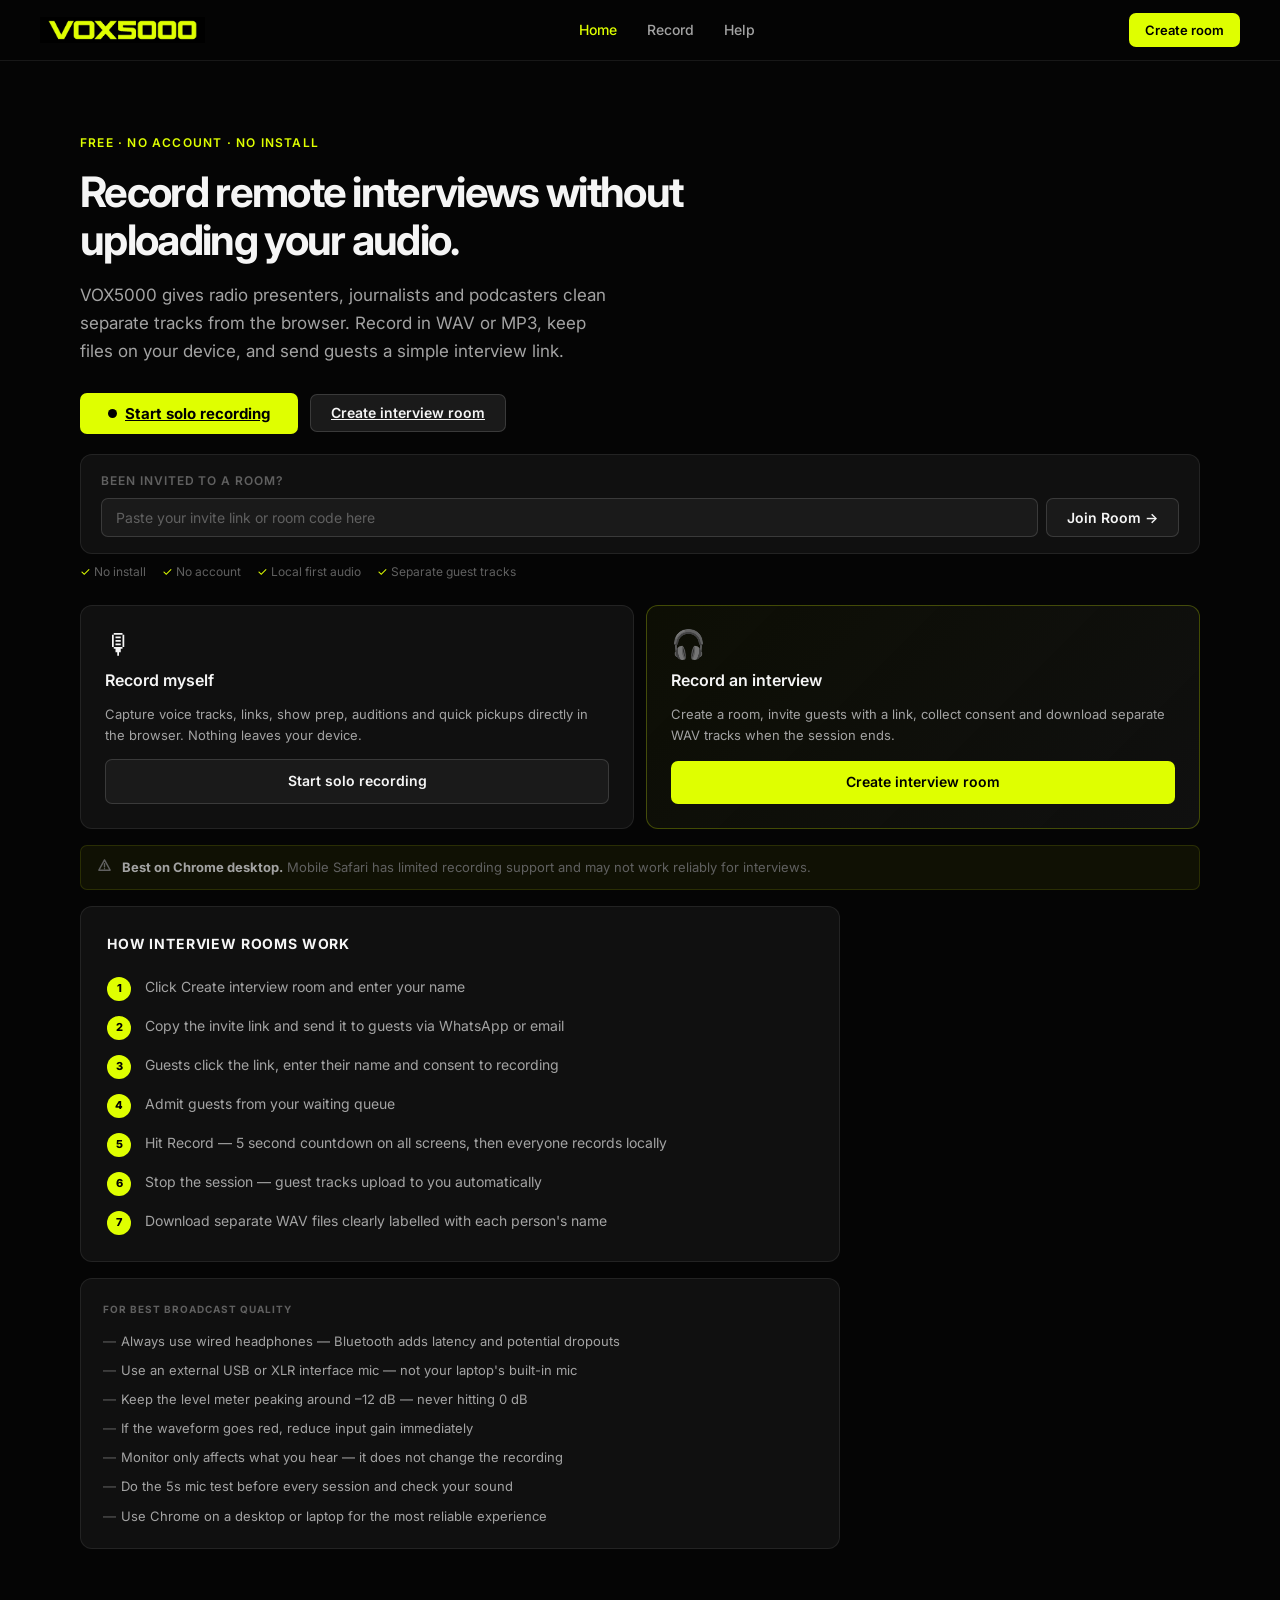
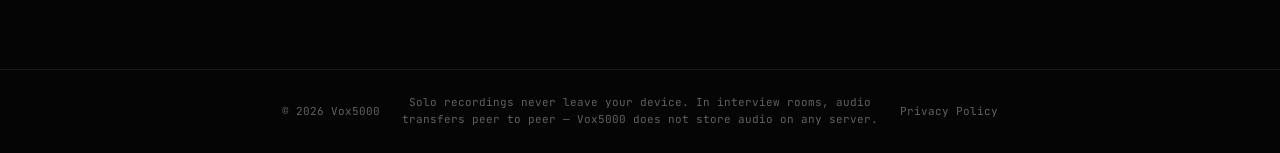
==== commit d80e2db1: "Add files via upload" ====
--- a/index.html
+++ b/index.html
@@ -1,809 +1,274 @@
 <!DOCTYPE html>
 <html lang="en">
 <head>
-<meta charset="UTF-8">
-<meta name="viewport" content="width=device-width, initial-scale=1.0">
-<meta name="description" content="Broadcast quality audio recorder. Free in your browser. Separate tracks. Local files. No install. No account. Built by a broadcaster.">
-<title>Vox5000 — Broadcast Quality Audio Recorder. Free. In Your Browser.</title>
-<link rel="preconnect" href="https://fonts.googleapis.com">
-<link rel="preconnect" href="https://fonts.gstatic.com" crossorigin>
-<link href="https://fonts.googleapis.com/css2?family=IBM+Plex+Mono:wght@400;500;600&family=Inter:wght@300;400;500;600;700;800&display=swap" rel="stylesheet">
-<style>
-*, *::before, *::after { box-sizing: border-box; margin: 0; padding: 0; }
-
-:root {
-  --bg:          #f5f5f7;
-  --white:       #ffffff;
-  --border:      #d2d2d7;
-  --muted:       #6e6e73;
-  --body:        #3a3a3c;
-  --heading:     #1d1d1f;
-  --white-pure:  #ffffff;
-  --green:       #0a8a5c;
-  --green-hi:    #0dab73;
-  --green-light: #e6f7f1;
-}
-
-html { scroll-behavior: smooth; }
-
-body {
-  background: var(--bg);
-  color: var(--body);
-  font-family: 'Inter', system-ui, sans-serif;
-  font-size: 16px;
-  line-height: 1.6;
-  -webkit-font-smoothing: antialiased;
-}
-
-/* ── NAV ── */
-nav {
-  position: fixed;
-  top: 0; left: 0; right: 0;
-  z-index: 100;
-  height: 56px;
-  display: flex;
-  align-items: center;
-  justify-content: space-between;
-  padding: 0 40px;
-  background: rgba(245,245,247,0.92);
-  backdrop-filter: blur(20px);
-  border-bottom: 1px solid var(--border);
-}
-
-/* Logo: VOX in dark, 5000 in green */
-.nav-logo {
-  font-family: 'IBM Plex Mono', monospace;
-  font-size: 14px;
-  font-weight: 600;
-  letter-spacing: 0.16em;
-  color: var(--heading);
-  text-decoration: none;
-}
-.nav-logo span { color: var(--green); }
-
-.nav-links {
-  display: flex;
-  align-items: center;
-  gap: 28px;
-  list-style: none;
-}
-
-.nav-links a {
-  font-size: 13px;
-  color: var(--muted);
-  text-decoration: none;
-  transition: color 0.15s;
-}
-
-.nav-links a:hover { color: var(--heading); }
-
-.nav-cta {
-  background: var(--heading) !important;
-  color: var(--white) !important;
-  padding: 8px 20px;
-  border-radius: 980px;
-  font-weight: 500 !important;
-  transition: background 0.2s !important;
-}
-
-.nav-cta:hover { background: var(--green) !important; }
-
-/* ── HERO ── */
-.hero {
-  background: var(--white);
-  padding-top: 56px;
-}
-
-.hero-inner {
-  max-width: 1100px;
-  margin: 0 auto;
-  padding: 72px 40px 72px;
-  display: grid;
-  grid-template-columns: 1fr 1fr;
-  gap: 60px;
-  align-items: center;
-}
-
-.hero-tag {
-  font-size: 15px;
-  font-weight: 600;
-  color: var(--green);
-  margin-bottom: 20px;
-  display: flex;
-  align-items: center;
-  gap: 10px;
-}
-
-.hero-tag::before {
-  content: '';
-  width: 24px;
-  height: 2px;
-  background: var(--green);
-  border-radius: 1px;
-  flex-shrink: 0;
-}
-
-h1 {
-  font-size: clamp(42px, 5.5vw, 68px);
-  font-weight: 800;
-  line-height: 1.04;
-  letter-spacing: -0.03em;
-  color: var(--heading);
-  margin-bottom: 24px;
-}
-
-h1 .line2 { color: var(--green); display: block; }
-h1 .line3 {
-  color: var(--muted);
-  font-weight: 300;
-  font-size: 0.68em;
-  display: block;
-  letter-spacing: -0.01em;
-  margin-top: 8px;
-}
-
-.hero-sub {
-  font-size: 17px;
-  color: var(--muted);
-  line-height: 1.7;
-  margin-bottom: 36px;
-  max-width: 440px;
-}
-
-.hero-sub strong { color: var(--body); font-weight: 600; }
-
-/* ── BUTTONS ── */
-.hero-actions {
-  display: flex;
-  align-items: center;
-  gap: 14px;
-  flex-wrap: wrap;
-  margin-bottom: 40px;
-}
-
-.btn-primary {
-  display: inline-flex;
-  align-items: center;
-  gap: 8px;
-  background: var(--heading);
-  color: var(--white);
-  font-size: 15px;
-  font-weight: 500;
-  padding: 14px 28px;
-  border-radius: 980px;
-  text-decoration: none;
-  transition: background 0.2s, transform 0.1s;
-}
-
-.btn-primary:hover { background: var(--green); transform: translateY(-1px); }
-
-.btn-secondary {
-  display: inline-flex;
-  align-items: center;
-  gap: 8px;
-  background: transparent;
-  color: var(--body);
-  font-size: 15px;
-  padding: 14px 24px;
-  border-radius: 980px;
-  text-decoration: none;
-  border: 1.5px solid var(--border);
-  transition: border-color 0.2s, color 0.2s;
-}
-
-.btn-secondary:hover { border-color: var(--body); color: var(--heading); }
-
-/* ── TRUST ROW ── */
-.trust-row {
-  display: flex;
-  align-items: center;
-  gap: 28px;
-  flex-wrap: nowrap;
-  /* space from the features grey bar below */
-  padding-bottom: 32px;
-}
-
-.trust-item {
-  display: flex;
-  align-items: center;
-  gap: 8px;
-  font-size: 14px;
-  font-weight: 500;
-  color: var(--body);
-  white-space: nowrap;
-}
-
-.trust-check {
-  width: 20px;
-  height: 20px;
-  border-radius: 50%;
-  background: var(--green-light);
-  display: flex;
-  align-items: center;
-  justify-content: center;
-  flex-shrink: 0;
-}
-
-/* ── HERO IMAGE PLACEHOLDER ── */
-.hero-image-wrap { position: relative; }
-
-.hero-img-placeholder {
-  width: 100%;
-  height: 460px;
-  background: #e8e8ed;
-  border-radius: 16px;
-  display: flex;
-  flex-direction: column;
-  align-items: center;
-  justify-content: center;
-  gap: 12px;
-  border: 2px dashed #b8b8c0;
-  /* breathing room so it doesn't touch the section below */
-  margin-bottom: 0;
-}
-
-.hero-img-placeholder svg { opacity: 0.3; }
-
-.hero-img-placeholder span {
-  font-size: 13px;
-  font-weight: 600;
-  color: #999;
-  font-family: 'IBM Plex Mono', monospace;
-  letter-spacing: 0.08em;
-  text-transform: uppercase;
-}
-
-.hero-img-placeholder p {
-  font-size: 12px;
-  color: #b0b0b8;
-  text-align: center;
-  max-width: 200px;
-  line-height: 1.5;
-}
-
-/* ── SECTION LAYOUT ── */
-.wrap-grey  { background: var(--bg); }
-.wrap-white { background: var(--white); }
-
-.section {
-  max-width: 1100px;
-  margin: 0 auto;
-  padding: 80px 40px;
-}
-
-/* Section label — big, bold, green */
-.section-label {
-  font-size: 22px;
-  font-weight: 800;
-  letter-spacing: -0.01em;
-  color: var(--green);
-  margin-bottom: 12px;
-  text-transform: uppercase;
-}
-
-h2 {
-  font-size: clamp(30px, 3.8vw, 46px);
-  font-weight: 700;
-  color: var(--heading);
-  letter-spacing: -0.025em;
-  line-height: 1.12;
-  margin-bottom: 14px;
-}
-
-.section-sub {
-  font-size: 18px;
-  color: var(--muted);
-  line-height: 1.65;
-  max-width: 540px;
-  margin-bottom: 52px;
-}
-
-/* ── FEATURES GRID ── */
-.panel-grid {
-  display: grid;
-  grid-template-columns: repeat(3, 1fr);
-  gap: 16px;
-}
-
-.panel-cell {
-  background: var(--white);
-  border: 1px solid var(--border);
-  border-radius: 16px;
-  padding: 32px 28px;
-  transition: box-shadow 0.2s, transform 0.2s;
-}
-
-.panel-cell:hover {
-  box-shadow: 0 8px 32px rgba(0,0,0,0.08);
-  transform: translateY(-2px);
-}
-
-.panel-icon {
-  width: 48px;
-  height: 48px;
-  background: var(--green-light);
-  border-radius: 12px;
-  display: flex;
-  align-items: center;
-  justify-content: center;
-  margin-bottom: 18px;
-  font-size: 22px;
-}
-
-.panel-cell h3 {
-  font-size: 16px;
-  font-weight: 600;
-  color: var(--heading);
-  margin-bottom: 10px;
-  line-height: 1.3;
-}
-
-.panel-cell p {
-  font-size: 14px;
-  color: var(--muted);
-  line-height: 1.7;
-}
-
-/* ── ORIGIN ── */
-.origin-grid {
-  display: grid;
-  grid-template-columns: 1fr 1fr;
-  gap: 80px;
-  align-items: center;
-}
-
-.origin-body p {
-  font-size: 16px;
-  color: var(--muted);
-  line-height: 1.8;
-  margin-bottom: 18px;
-}
-
-.origin-body p strong { color: var(--body); font-weight: 600; }
-
-/* Session info card */
-.origin-card {
-  background: var(--bg);
-  border: 1px solid var(--border);
-  border-radius: 16px;
-  overflow: hidden;
-}
-
-.origin-card-header {
-  background: var(--white);
-  border-bottom: 1px solid var(--border);
-  padding: 14px 20px;
-  display: flex;
-  align-items: center;
-  gap: 6px;
-}
-
-.origin-card-dot { width: 10px; height: 10px; border-radius: 50%; }
-
-.origin-card-header span {
-  font-family: 'IBM Plex Mono', monospace;
-  font-size: 12px;
-  color: var(--muted);
-  letter-spacing: 0.06em;
-  margin-left: 8px;
-}
-
-.origin-card-body { padding: 4px 0; }
-
-.origin-stat {
-  padding: 16px 24px;
-  border-bottom: 1px solid var(--border);
-  display: flex;
-  justify-content: space-between;
-  align-items: center;
-  gap: 16px;
-}
-
-.origin-stat:last-child { border-bottom: none; }
-
-.stat-label {
-  font-size: 14px;
-  font-weight: 500;
-  color: var(--muted);
-}
-
-.stat-value {
-  font-family: 'IBM Plex Mono', monospace;
-  font-size: 14px;
-  color: var(--heading);
-  font-weight: 600;
-  text-align: right;
-}
-
-/* ── WHAT MAKES IT DIFFERENT ── */
-.different-grid {
-  display: grid;
-  grid-template-columns: 1fr 1fr;
-  gap: 16px;
-}
-
-.diff-cell {
-  background: var(--white);
-  border: 1px solid var(--border);
-  border-radius: 16px;
-  padding: 36px 32px;
-  transition: box-shadow 0.2s, transform 0.2s;
-}
-
-.diff-cell:hover {
-  box-shadow: 0 8px 32px rgba(0,0,0,0.07);
-  transform: translateY(-2px);
-}
-
-.diff-number {
-  font-family: 'IBM Plex Mono', monospace;
-  font-size: 13px;
-  font-weight: 600;
-  color: var(--green);
-  letter-spacing: 0.1em;
-  margin-bottom: 14px;
-  display: block;
-}
-
-.diff-cell h3 {
-  font-size: 18px;
-  font-weight: 700;
-  color: var(--heading);
-  margin-bottom: 12px;
-  line-height: 1.25;
-}
-
-.diff-cell p {
-  font-size: 15px;
-  color: var(--muted);
-  line-height: 1.75;
-}
-
-/* ── NEWSLETTER ── */
-.newsletter-inner {
-  display: grid;
-  grid-template-columns: 1fr 1fr;
-  gap: 80px;
-  align-items: center;
-}
-
-.newsletter-left h2 { margin-bottom: 16px; }
-
-.newsletter-left p {
-  font-size: 17px;
-  color: var(--muted);
-  line-height: 1.75;
-}
-
-.newsletter-card {
-  background: var(--bg);
-  border: 1px solid var(--border);
-  border-radius: 16px;
-  padding: 40px;
-}
-
-.newsletter-card-label {
-  font-size: 13px;
-  font-weight: 700;
-  letter-spacing: 0.1em;
-  text-transform: uppercase;
-  color: var(--muted);
-  margin-bottom: 24px;
-}
-
-.email-field {
-  width: 100%;
-  background: var(--white);
-  border: 1.5px solid var(--border);
-  border-radius: 10px;
-  padding: 14px 16px;
-  font-size: 15px;
-  font-family: 'Inter', sans-serif;
-  color: var(--heading);
-  outline: none;
-  margin-bottom: 12px;
-  transition: border-color 0.15s;
-}
-
-.email-field::placeholder { color: #b0b0b8; }
-.email-field:focus { border-color: var(--green); }
-
-.email-btn {
-  width: 100%;
-  background: var(--heading);
-  color: var(--white);
-  border: none;
-  border-radius: 10px;
-  padding: 15px 20px;
-  font-family: 'Inter', sans-serif;
-  font-size: 15px;
-  font-weight: 600;
-  cursor: pointer;
-  transition: background 0.15s;
-}
-
-.email-btn:hover { background: var(--green); }
-
-.email-note {
-  font-size: 12px;
-  color: var(--muted);
-  text-align: center;
-  margin-top: 14px;
-}
-
-/* ── FOOTER — dark with white readable text ── */
-footer {
-  background: var(--heading);
-}
-
-.footer-inner {
-  max-width: 1100px;
-  margin: 0 auto;
-  padding: 32px 40px;
-  display: flex;
-  align-items: center;
-  justify-content: space-between;
-  flex-wrap: wrap;
-  gap: 16px;
-}
-
-/* Footer logo: VOX in white, 5000 in green */
-.footer-logo {
-  font-family: 'IBM Plex Mono', monospace;
-  font-size: 13px;
-  font-weight: 600;
-  letter-spacing: 0.16em;
-  color: #ffffff;
-}
-
-.footer-logo span { color: var(--green-hi); }
-
-.footer-note {
-  font-size: 13px;
-  color: #c0c0c8;
-}
-
-.footer-links { display: flex; gap: 24px; list-style: none; }
-
-.footer-links a {
-  font-size: 13px;
-  color: #c0c0c8;
-  text-decoration: none;
-  transition: color 0.15s;
-}
-
-.footer-links a:hover { color: #ffffff; }
-
-/* ── RESPONSIVE ── */
-@media (max-width: 860px) {
-  nav { padding: 0 20px; }
-  .nav-links { display: none; }
-  .hero-inner { grid-template-columns: 1fr; padding: 40px 20px 40px; gap: 40px; }
-  .hero-img-placeholder { height: 280px; }
-  .trust-row { flex-wrap: wrap; gap: 16px; }
-  .section { padding: 60px 20px; }
-  .panel-grid { grid-template-columns: 1fr; }
-  .origin-grid { grid-template-columns: 1fr; gap: 40px; }
-  .different-grid { grid-template-columns: 1fr; }
-  .newsletter-inner { grid-template-columns: 1fr; gap: 40px; }
-  .footer-inner { padding: 28px 20px; flex-direction: column; align-items: flex-start; }
-}
-</style>
+  <meta charset="UTF-8" />
+  <meta name="viewport" content="width=device-width, initial-scale=1.0" />
+  <title>Vox5000 — Free Broadcast Audio Recorder</title>
+  <meta name="description" content="Record remote interviews without uploading your audio. Free browser-based WAV and MP3 recorder for radio presenters, journalists and podcasters." />
+  <link rel="icon" type="image/png" href="favicon.png" />
+  <link rel="icon" sizes="512x512" href="favicon-512.png" />
+  <link rel="preconnect" href="https://fonts.googleapis.com" />
+  <link rel="preconnect" href="https://fonts.gstatic.com" crossorigin />
+  <link href="https://fonts.googleapis.com/css2?family=Inter:wght@400;500;600;700&family=JetBrains+Mono:wght@400;500;600&display=swap" rel="stylesheet" />
+  <link rel="stylesheet" href="style.css" />
+  <script>
+    window.va = window.va || function () { (window.vaq = window.vaq || []).push(arguments); };
+  </script>
+  <script defer src="/_vercel/insights/script.js"></script>
 </head>
 <body>
 
-<!-- NAV -->
-<nav>
-  <a href="#" class="nav-logo">VOX<span>5000</span></a>
-  <ul class="nav-links">
-    <li><a href="#features">Features</a></li>
-    <li><a href="#about">About</a></li>
-    <li><a href="#different">Why Vox5000</a></li>
-    <li><a href="#newsletter">Newsletter</a></li>
-    <li><a href="https://www.vox5000.com/index.html" class="nav-cta">Open recorder →</a></li>
-  </ul>
-</nav>
-
-<!-- HERO -->
-<section class="hero">
-  <div class="hero-inner">
-    <div class="hero-left">
-      <div class="hero-tag">Free · No install · No account</div>
-      <h1>
-        Broadcast
-        <span class="line2">Quality Audio</span>
-        <span class="line3">Recorder. Free. In your browser.</span>
-      </h1>
-      <p class="hero-sub">
-        Clean separate tracks from every speaker. Files stay on your device. Send guests a link and they click, consent, and record. <strong>Built by a broadcaster who needed it to actually work.</strong>
-      </p>
+  <header class="header" role="banner">
+    <div class="header-inner">
+      <div class="logo">
+        <a href="/" aria-label="Vox5000 home">
+          <img src="logo.png" alt="VOX5000" class="logo-img" />
+        </a>
+      </div>
+      <nav class="main-nav" aria-label="Main navigation">
+        <a href="/" class="nav-link nav-active" aria-current="page">Home</a>
+        <a href="/record" class="nav-link">Record</a>
+        <a href="/help" class="nav-link">Help</a>
+      </nav>
+      <a href="/room" class="nav-cta">Create room</a>
+    </div>
+  </header>
+
+  <main class="main" id="main-content">
+
+    <!-- ── HERO ── -->
+    <section class="hero" aria-label="Introduction">
+      <p class="hero-eyebrow">Free · No account · No install</p>
+      <h1 class="hero-title">Record remote interviews without uploading your audio.</h1>
+      <p class="hero-sub">VOX5000 gives radio presenters, journalists and podcasters clean separate tracks from the browser. Record in WAV or MP3, keep files on your device, and send guests a simple interview link.</p>
       <div class="hero-actions">
-        <a href="https://www.vox5000.com/index.html" class="btn-primary">● Start recording</a>
-        <a href="https://www.vox5000.com/room.html" class="btn-secondary">Create interview room →</a>
-      </div>
-      <div class="trust-row">
-        <div class="trust-item">
-          <div class="trust-check"><svg width="10" height="8" viewBox="0 0 10 8" fill="none"><path d="M1 4l3 3 5-6" stroke="#0a8a5c" stroke-width="1.8" stroke-linecap="round" stroke-linejoin="round"/></svg></div>
-          No install
-        </div>
-        <div class="trust-item">
-          <div class="trust-check"><svg width="10" height="8" viewBox="0 0 10 8" fill="none"><path d="M1 4l3 3 5-6" stroke="#0a8a5c" stroke-width="1.8" stroke-linecap="round" stroke-linejoin="round"/></svg></div>
-          No account
-        </div>
-        <div class="trust-item">
-          <div class="trust-check"><svg width="10" height="8" viewBox="0 0 10 8" fill="none"><path d="M1 4l3 3 5-6" stroke="#0a8a5c" stroke-width="1.8" stroke-linecap="round" stroke-linejoin="round"/></svg></div>
-          Audio stays on your device
-        </div>
-        <div class="trust-item">
-          <div class="trust-check"><svg width="10" height="8" viewBox="0 0 10 8" fill="none"><path d="M1 4l3 3 5-6" stroke="#0a8a5c" stroke-width="1.8" stroke-linecap="round" stroke-linejoin="round"/></svg></div>
-          Always free
-        </div>
-      </div>
-    </div>
-
-    <!-- PHOTO PLACEHOLDER — swap this div for your <img> tag when ready -->
-    <div class="hero-image-wrap">
-      <div class="hero-img-placeholder">
-        <svg width="48" height="48" viewBox="0 0 48 48" fill="none">
-          <rect x="6" y="10" width="36" height="28" rx="3" stroke="#999" stroke-width="2"/>
-          <circle cx="24" cy="24" r="7" stroke="#999" stroke-width="2"/>
-          <path d="M6 18l8 7 8-6 10 8 10-6" stroke="#999" stroke-width="2" stroke-linecap="round"/>
-        </svg>
-        <span>Your photo here</span>
-        <p>Upload your own image and we will drop it straight in</p>
-      </div>
-    </div>
-  </div>
-</section>
-
-<!-- FEATURES -->
-<div class="wrap-grey" id="features">
-  <div class="section">
-    <div class="section-label">What you get</div>
-    <h2>Everything a working presenter needs.</h2>
-    <p class="section-sub">Nothing added to impress a spec sheet. Every feature exists because a broadcaster needed it.</p>
-    <div class="panel-grid">
-      <div class="panel-cell">
-        <div class="panel-icon">🎙</div>
-        <h3>Separate tracks per speaker</h3>
-        <p>Every guest records locally. You download individual WAV files labelled with each person's name, clean, isolated, and ready for your editor.</p>
-      </div>
-      <div class="panel-cell">
-        <div class="panel-icon">🔒</div>
-        <h3>Audio never leaves your device</h3>
-        <p>Solo recordings are entirely local. Interview tracks transfer peer to peer. Vox5000 never touches your audio. No server, no upload, no cloud.</p>
-      </div>
-      <div class="panel-cell">
-        <div class="panel-icon">🌐</div>
-        <h3>Nothing to install</h3>
-        <p>Open a tab, start recording. Send guests a link. No app, no plugin, no account. Works on any desktop with Chrome.</p>
-      </div>
-      <div class="panel-cell">
-        <div class="panel-icon">📊</div>
-        <h3>Broadcast level tools</h3>
-        <p>Real time waveform, input gain, level meter with safe zone markers, 5 second mic test, MP3 and WAV export. For people who care about sound.</p>
-      </div>
-      <div class="panel-cell">
-        <div class="panel-icon">✅</div>
-        <h3>Guest consent built in</h3>
-        <p>Guests confirm consent before the session starts. A timestamped log downloads with your tracks. You are covered before you press record.</p>
-      </div>
-      <div class="panel-cell">
-        <div class="panel-icon">🎧</div>
-        <h3>Interview rooms for up to 6</h3>
-        <p>Create a room, share the link, admit guests, hit record. A 5 second countdown syncs everyone. Download separate tracks when done.</p>
-      </div>
-    </div>
-  </div>
-</div>
-
-<!-- ORIGIN / ABOUT -->
-<div class="wrap-white" id="about">
-  <div class="section">
-    <div class="origin-grid">
-      <div class="origin-body">
-        <div class="section-label">Why this exists</div>
-        <h2>Built because the alternatives were not good enough.</h2>
-        <p>When remote interviews became part of the daily workflow, the tools available were either <strong>too expensive, too complex, or simply not built for broadcast.</strong></p>
-        <p>Most tools compress audio and deliver a single mixed track. Others cost money every month and assume you want a full video production studio.</p>
-        <p>Vox5000 was built by a working broadcaster who needed <strong>clean separate tracks, local files, and a guest link that just works</strong> without a subscription, an account, or an install.</p>
-        <p>That is still all it is. That is the point.</p>
-      </div>
-      <div class="origin-card">
-        <div class="origin-card-header">
-          <div class="origin-card-dot" style="background:#e03c3c"></div>
-          <div class="origin-card-dot" style="background:#d4820a;margin-left:4px"></div>
-          <div class="origin-card-dot" style="background:#1db87a;margin-left:4px"></div>
-          <span>vox5000 — session info</span>
-        </div>
-        <div class="origin-card-body">
-          <div class="origin-stat">
-            <span class="stat-label">Account required</span>
-            <span class="stat-value">None</span>
-          </div>
-          <div class="origin-stat">
-            <span class="stat-label">Install required</span>
-            <span class="stat-value">None</span>
-          </div>
-          <div class="origin-stat">
-            <span class="stat-label">Audio stored on server</span>
-            <span class="stat-value">Never</span>
-          </div>
-          <div class="origin-stat">
-            <span class="stat-label">Export formats</span>
-            <span class="stat-value">WAV · MP3</span>
-          </div>
-        </div>
-      </div>
-    </div>
-  </div>
-</div>
-
-<!-- WHAT MAKES IT DIFFERENT -->
-<div class="wrap-grey" id="different">
-  <div class="section">
-    <div class="section-label">Why Vox5000</div>
-    <h2>What makes it different.</h2>
-    <p class="section-sub">Four things that matter to anyone who records for a living.</p>
-    <div class="different-grid">
-      <div class="diff-cell">
-        <span class="diff-number">01</span>
-        <h3>Your audio never touches a server</h3>
-        <p>Most tools upload your audio to the cloud. Vox5000 does not. Solo recordings stay on your device. Interview tracks transfer directly between participants, peer to peer.</p>
-      </div>
-      <div class="diff-cell">
-        <span class="diff-number">02</span>
-        <h3>Separate tracks as standard</h3>
-        <p>A single mixed track is useless in post production. Vox5000 gives you one clean file per speaker, labelled by name, from the moment you hit stop.</p>
-      </div>
-      <div class="diff-cell">
-        <span class="diff-number">03</span>
-        <h3>Built in a real broadcast workflow</h3>
-        <p>The level meter, gain control, mic test, markers, and format options were designed by someone who records for air. Practical decisions, not decorative ones.</p>
-      </div>
-      <div class="diff-cell">
-        <span class="diff-number">04</span>
-        <h3>Free with no strings</h3>
-        <p>No trial. No freemium limit. No credit card. No tier that hides the useful features. Free because it was built to be used, not to convert you.</p>
-      </div>
-    </div>
-  </div>
-</div>
-
-<!-- NEWSLETTER -->
-<div class="wrap-white" id="newsletter">
-  <div class="section">
-    <div class="newsletter-inner">
-      <div class="newsletter-left">
-        <div class="section-label">Newsletter</div>
-        <h2>From the studio.</h2>
-        <p>Feature updates, broadcast tips, and interviews with working presenters and journalists recorded using Vox5000's own interview room. No noise. Unsubscribe any time.</p>
-      </div>
-      <div class="newsletter-card">
-        <div class="newsletter-card-label">Vox5000 Newsletter</div>
-        <!-- REPLACE WITH BEEHIIV EMBED CODE -->
-        <input type="email" class="email-field" placeholder="your@email.com">
-        <button class="email-btn" onclick="window.open('https://vox5000.beehiiv.com','_blank')">
-          Subscribe free →
-        </button>
-        <!-- END PLACEHOLDER -->
-        <p class="email-note">No spam · Unsubscribe any time</p>
-      </div>
-    </div>
-  </div>
-</div>
-
-<!-- FOOTER -->
-<footer>
-  <div class="footer-inner">
-    <div class="footer-logo">VOX<span>5000</span></div>
-    <p class="footer-note">Solo recordings never leave your device · Interview audio is peer to peer</p>
-    <ul class="footer-links">
-      <li><a href="https://www.vox5000.com/help.html">Help</a></li>
-      <li><a href="https://www.vox5000.com/privacy.html">Privacy</a></li>
-    </ul>
-  </div>
-</footer>
-
+        <a href="/record" class="btn btn-record" id="soloModeBtn" aria-expanded="false" aria-controls="soloRecorder">
+          <span class="rec-dot" aria-hidden="true"></span>
+          Start solo recording
+        </a>
+        <a href="/room" class="btn btn-ghost">Create interview room</a>
+      </div>
+      <!-- Guest join box -->
+      <div class="guest-join-box">
+        <div style="font-size:12px;font-weight:600;color:var(--text3);text-transform:uppercase;letter-spacing:0.08em;margin-bottom:8px;">Been invited to a room?</div>
+        <div style="display:flex;gap:8px;flex-wrap:wrap;">
+          <input type="text" id="joinCodeInput" placeholder="Paste your invite link or room code here" class="join-input" aria-label="Room invite link or code" />
+          <button class="btn btn-ghost" id="joinRoomBtn" style="white-space:nowrap;flex-shrink:0;">Join Room →</button>
+        </div>
+      </div>
+      <div class="hero-trust" role="list" aria-label="Product features">
+        <span role="listitem">No install</span>
+        <span role="listitem">No account</span>
+        <span role="listitem">Local first audio</span>
+        <span role="listitem">Separate guest tracks</span>
+      </div>
+    </section>
+
+    <!-- ── MODE CARDS ── -->
+    <section class="mode-cards" aria-label="Recording modes">
+      <div class="mode-card">
+        <div class="mode-card-icon" aria-hidden="true">🎙</div>
+        <h2 class="mode-card-title">Record myself</h2>
+        <p class="mode-card-desc">Capture voice tracks, links, show prep, auditions and quick pickups directly in the browser. Nothing leaves your device.</p>
+        <a href="/record" class="mode-card-btn mode-card-btn-secondary" id="soloModeBtnCard">Start solo recording</a>
+      </div>
+      <div class="mode-card mode-card-featured">
+        <div class="mode-card-icon" aria-hidden="true">🎧</div>
+        <h2 class="mode-card-title">Record an interview</h2>
+        <p class="mode-card-desc">Create a room, invite guests with a link, collect consent and download separate WAV tracks when the session ends.</p>
+        <a href="/room" class="mode-card-btn mode-card-btn-primary">Create interview room</a>
+      </div>
+    </section>
+
+    <!-- ── BROWSER WARNING ── -->
+    <div class="browser-warning" role="note" aria-label="Browser recommendation" id="browserWarning">
+      <svg width="15" height="15" viewBox="0 0 16 16" fill="none" aria-hidden="true"><path d="M8 2L14 13H2L8 2Z" stroke="currentColor" stroke-width="1.5" stroke-linejoin="round"/><path d="M8 6v3.5" stroke="currentColor" stroke-width="1.5" stroke-linecap="round"/><circle cx="8" cy="11.5" r="0.75" fill="currentColor"/></svg>
+      <span><strong>Best on Chrome desktop.</strong> Mobile Safari has limited recording support and may not work reliably for interviews.</span>
+    </div>
+
+    <!-- ── ERROR STATES ── -->
+    <div class="error-card" id="micDeniedError" style="display:none;" role="alert">
+      <div class="error-title">🚫 Microphone access denied</div>
+      <p class="error-text">Click the microphone or lock icon in your browser's address bar, choose Allow, then refresh this page.</p>
+    </div>
+    <div class="error-card" id="micNotFoundError" style="display:none;" role="alert">
+      <div class="error-title">🎤 No microphone found</div>
+      <p class="error-text">Make sure your USB or XLR interface mic is plugged in and recognised by your computer, then refresh the page.</p>
+    </div>
+
+    <!-- ── SOLO RECORDER (hidden until triggered) ── -->
+    <div id="soloRecorder" style="display:none;" aria-label="Solo recorder">
+
+      <div class="section-divider"><span>Solo Recorder</span></div>
+
+      <!-- Mic permission notice -->
+      <div class="notice-bar" id="permNotice" role="status">
+        <svg width="15" height="15" viewBox="0 0 16 16" fill="none" aria-hidden="true"><circle cx="8" cy="8" r="7" stroke="currentColor" stroke-width="1.5"/><path d="M8 5v3.5" stroke="currentColor" stroke-width="1.5" stroke-linecap="round"/><circle cx="8" cy="11" r="0.75" fill="currentColor"/></svg>
+        Allow microphone access when your browser asks, then select your mic below.
+      </div>
+
+      <!-- Core controls -->
+      <section class="card" aria-label="Microphone and format">
+        <div class="card-label">Input & Format</div>
+        <div class="control-row">
+          <label for="micSelect" class="field-label">Mic</label>
+          <select id="micSelect" class="select"><option value="">Waiting for mic access…</option></select>
+        </div>
+        <div class="control-row">
+          <label for="formatSelect" class="field-label">Format</label>
+          <select id="formatSelect" class="select">
+            <option value="mp3">MP3 — compressed, great for delivery</option>
+            <option value="wav">WAV export — converted from recorded audio</option>
+          </select>
+        </div>
+        <div class="control-row">
+          <label for="qualitySelect" class="field-label">Quality</label>
+          <select id="qualitySelect" class="select"></select>
+        </div>
+        <div class="setup-footer">
+          <button class="btn btn-ghost btn-sm" id="testBtn" aria-label="Record a 5 second mic test and play it back">
+            <svg width="12" height="12" viewBox="0 0 14 14" fill="none" aria-hidden="true"><polygon points="3,2 11,7 3,12" fill="currentColor"/></svg>
+            5s mic test
+          </button>
+          <span style="font-size:12px;color:var(--text3);">Records and plays back to check your level and sound</span>
+        </div>
+      </section>
+
+      <!-- Record button and timer — big and obvious -->
+      <section class="card recorder-card" aria-label="Recording controls">
+        <div class="duration-display">
+          <span class="duration" id="duration" aria-live="polite" aria-label="Recording duration">00:00:00.0</span>
+          <span class="duration-status" id="durStatus" aria-live="polite">Ready to record</span>
+        </div>
+        <div class="controls">
+          <button class="btn btn-record" id="recBtn" aria-label="Start or stop recording">
+            <span class="rec-dot" aria-hidden="true"></span> Record
+          </button>
+          <button class="btn btn-ghost" id="pauseBtn" disabled aria-label="Pause or resume recording">⏸ Pause</button>
+        </div>
+        <div class="size-display" id="sizeDisplay" aria-live="polite"></div>
+      </section>
+
+      <!-- Waveform — always visible -->
+      <div class="waveform-section" aria-label="Live waveform monitor">
+        <div class="wave-header">
+          <span class="wave-title">Waveform Monitor</span>
+          <span class="wave-hint" aria-hidden="true">Scrolls during recording · Red = clipping</span>
+        </div>
+        <canvas id="waveCanvas" class="wave-canvas" height="100" aria-hidden="true"></canvas>
+      </div>
+
+      <!-- Audio settings — always visible, not hidden -->
+      <div class="card" id="audioSettingsCard">
+        <div class="card-label" style="margin-bottom:14px;">Audio Settings</div>
+
+        <div class="level-slider-row">
+          <label class="level-slider-label" for="inputGainSlider">Input Gain</label>
+          <input type="range" id="inputGainSlider" class="level-slider" min="-20" max="20" step="0.5" value="0" aria-label="Input gain" />
+          <span class="level-slider-val" id="inputGainVal">0 dB</span>
+        </div>
+        <div style="font-size:11px;color:var(--text3);margin-bottom:16px;padding-left:92px;">How loud your mic is recorded · Double-click to reset</div>
+
+        <div class="level-slider-row">
+          <label class="level-slider-label" for="monitorSlider">Monitor</label>
+          <input type="range" id="monitorSlider" class="level-slider" min="-60" max="0" step="0.5" value="-60" aria-label="Monitor level" />
+          <span class="level-slider-val" id="monitorVal">Off</span>
+        </div>
+        <div style="font-size:11px;color:var(--text3);margin-bottom:16px;padding-left:92px;">What you hear in headphones — doesn't affect recording</div>
+
+        <div class="meter-wrap" role="meter" aria-label="Input level meter">
+          <div class="meter-bar" id="meterBar"></div>
+          <div class="meter-peaks" aria-hidden="true"><span>–60</span><span>–24</span><span>–12</span><span>–6</span><span>0</span></div>
+        </div>
+        <div style="font-size:10px;color:var(--text3);display:flex;gap:10px;flex-wrap:wrap;margin-top:5px;">
+          <span style="color:var(--green);">● Safe: –24 to –6 dB</span>
+          <span style="color:var(--red);">● Clipping: above –6 dB</span>
+        </div>
+        <div class="clip-warn" id="clipWarn" style="display:none;margin-top:10px;" role="alert" aria-live="assertive">
+          <svg width="13" height="13" viewBox="0 0 14 14" fill="none" aria-hidden="true"><path d="M7 2L13 12H1L7 2Z" stroke="currentColor" stroke-width="1.5" stroke-linejoin="round"/><path d="M7 6v3" stroke="currentColor" stroke-width="1.5" stroke-linecap="round"/><circle cx="7" cy="10.5" r="0.75" fill="currentColor"/></svg>
+          Clipping — reduce input gain
+        </div>
+      </div>
+
+      <!-- Downloads -->
+      <section class="card downloads" id="dlSection" aria-label="Download your recordings" aria-live="polite">
+        <div class="card-label">Downloads Ready</div>
+        <div class="dl-grid" id="dlGrid"></div>
+      </section>
+
+    </div>
+
+    <!-- ── HOW ROOMS WORK ── -->
+    <section class="how-it-works" id="howItWorks" aria-label="How interview rooms work">
+      <div class="hiw-title">How interview rooms work</div>
+      <div class="hiw-steps" role="list">
+        <div class="hiw-step" role="listitem"><div class="hiw-num" aria-hidden="true">1</div><div class="hiw-text">Click Create interview room and enter your name</div></div>
+        <div class="hiw-step" role="listitem"><div class="hiw-num" aria-hidden="true">2</div><div class="hiw-text">Copy the invite link and send it to guests via WhatsApp or email</div></div>
+        <div class="hiw-step" role="listitem"><div class="hiw-num" aria-hidden="true">3</div><div class="hiw-text">Guests click the link, enter their name and consent to recording</div></div>
+        <div class="hiw-step" role="listitem"><div class="hiw-num" aria-hidden="true">4</div><div class="hiw-text">Admit guests from your waiting queue</div></div>
+        <div class="hiw-step" role="listitem"><div class="hiw-num" aria-hidden="true">5</div><div class="hiw-text">Hit Record — 5 second countdown on all screens, then everyone records locally</div></div>
+        <div class="hiw-step" role="listitem"><div class="hiw-num" aria-hidden="true">6</div><div class="hiw-text">Stop the session — guest tracks upload to you automatically</div></div>
+        <div class="hiw-step" role="listitem"><div class="hiw-num" aria-hidden="true">7</div><div class="hiw-text">Download separate WAV files clearly labelled with each person's name</div></div>
+      </div>
+    </section>
+
+    <!-- ── TIPS ── -->
+    <section class="tips-section" aria-label="Broadcast quality tips">
+      <div class="tips-title">For best broadcast quality</div>
+      <ul class="tips-list">
+        <li>Always use wired headphones — Bluetooth adds latency and potential dropouts</li>
+        <li>Use an external USB or XLR interface mic — not your laptop's built-in mic</li>
+        <li>Keep the level meter peaking around –12 dB — never hitting 0 dB</li>
+        <li>If the waveform goes red, reduce input gain immediately</li>
+        <li>Monitor only affects what you hear — it does not change the recording</li>
+        <li>Do the 5s mic test before every session and check your sound</li>
+        <li>Use Chrome on a desktop or laptop for the most reliable experience</li>
+      </ul>
+    </section>
+
+  </main>
+
+  <footer class="footer" role="contentinfo">
+    <div class="footer-inner">
+      <span>© 2026 Vox5000</span>
+      <span class="footer-privacy-note">Solo recordings never leave your device. In interview rooms, audio transfers peer to peer — Vox5000 does not store audio on any server.</span>
+      <a href="/privacy" style="color:var(--text3);text-decoration:none;">Privacy Policy</a>
+    </div>
+  </footer>
+
+  <script src="app.js"></script>
+  <script>
+    // Solo mode toggle
+    const soloRecorder = document.getElementById('soloRecorder');
+    const howItWorks = document.getElementById('howItWorks');
+
+    function openSolo() {
+      soloRecorder.style.display = 'block';
+      howItWorks.style.display = 'none';
+      document.getElementById('soloModeBtn').setAttribute('aria-expanded','true');
+      soloRecorder.scrollIntoView({ behavior: 'smooth', block: 'start' });
+    }
+    document.getElementById('soloModeBtn').addEventListener('click', openSolo);
+    document.getElementById('soloModeBtnCard').addEventListener('click', openSolo);
+
+    // Guest room join
+    function joinRoom() {
+      const val = document.getElementById('joinCodeInput').value.trim();
+      if (!val) { document.getElementById('joinCodeInput').focus(); return; }
+      let code = val;
+      try {
+        const url = new URL(val);
+        const r = url.searchParams.get('r');
+        if (r) code = r;
+      } catch(e) {
+        code = val.replace(/[^A-Za-z0-9]/g,'').toUpperCase().substr(0,8);
+      }
+      if (code) window.location.href = `/room?r=${code}`;
+    }
+    document.getElementById('joinRoomBtn').addEventListener('click', joinRoom);
+    document.getElementById('joinCodeInput').addEventListener('keydown', e => {
+      if (e.key === 'Enter') joinRoom();
+    });
+  </script>
 </body>
 </html>
--- a/style.css
+++ b/style.css
@@ -0,0 +1,800 @@
+/* ── Reset ── */
+*, *::before, *::after { box-sizing: border-box; margin: 0; padding: 0; }
+
+/* ── Design tokens ── */
+:root {
+  --bg:      #050505;
+  --bg2:     #101010;
+  --bg3:     #1A1A1A;
+  --bg4:     #222222;
+  --border:  rgba(255,255,255,0.08);
+  --border-strong: rgba(255,255,255,0.14);
+  --text:    #F5F5F5;
+  --text2:   #A3A3A3;
+  --text3:   #606060;
+  --yellow:  #DFFF00;
+  --yellow-dim: rgba(223,255,0,0.10);
+  --yellow-border: rgba(223,255,0,0.25);
+  --red:     #FF3B3B;
+  --red-dim: rgba(255,59,59,0.12);
+  --green:   #00E56B;
+  --green-dim: rgba(0,229,107,0.10);
+  --font:    'Inter', system-ui, sans-serif;
+  --mono:    'JetBrains Mono', monospace;
+  --radius:  12px;
+  --radius-sm: 7px;
+  --radius-xs: 4px;
+  --shadow:  0 1px 3px rgba(0,0,0,0.4);
+  --transition: 0.15s ease;
+}
+
+/* ── Base ── */
+html { font-size: 16px; }
+body {
+  font-family: var(--font);
+  background: var(--bg);
+  color: var(--text);
+  min-height: 100vh;
+  line-height: 1.6;
+  -webkit-font-smoothing: antialiased;
+  -moz-osx-font-smoothing: grayscale;
+}
+
+/* ── Focus styles ── */
+:focus-visible {
+  outline: 2px solid var(--yellow);
+  outline-offset: 2px;
+}
+
+/* ── Header ── */
+.header {
+  border-bottom: 1px solid var(--border);
+  position: sticky;
+  top: 0;
+  background: rgba(5,5,5,0.94);
+  backdrop-filter: blur(16px);
+  -webkit-backdrop-filter: blur(16px);
+  z-index: 100;
+}
+.header-inner {
+  max-width: 1400px;
+  margin: 0 auto;
+  padding: 0 40px;
+  height: 60px;
+  display: flex;
+  align-items: center;
+  justify-content: space-between;
+  gap: 16px;
+}
+.logo { display: flex; align-items: center; }
+.logo-img { height: 26px; width: auto; display: block; }
+
+.main-nav { display: flex; align-items: center; gap: 2px; }
+.nav-link {
+  font-size: 14px;
+  font-weight: 500;
+  color: var(--text2);
+  text-decoration: none;
+  padding: 7px 14px;
+  border-radius: var(--radius-sm);
+  transition: color var(--transition), background var(--transition);
+  white-space: nowrap;
+}
+.nav-link:hover { color: var(--text); background: var(--bg3); }
+.nav-active { color: var(--yellow) !important; }
+
+.nav-cta {
+  font-size: 13px;
+  font-weight: 600;
+  color: #000;
+  background: var(--yellow);
+  text-decoration: none;
+  padding: 7px 16px;
+  border-radius: var(--radius-sm);
+  transition: background var(--transition), transform 0.1s;
+  white-space: nowrap;
+}
+.nav-cta:hover { background: #cbeb00; }
+.nav-cta:active { transform: scale(0.97); }
+
+/* Compact header for phones and narrow browser windows */
+@media (max-width: 700px) {
+  .header-inner {
+    padding: 0 16px;
+    gap: 10px;
+  }
+  .logo-img { height: 22px; }
+  .main-nav { display: none; }
+  .nav-cta { display: none; }
+}
+
+/* ── ON AIR badge ── */
+.on-air {
+  display: none;
+  align-items: center;
+  gap: 7px;
+  background: var(--red-dim);
+  border: 1px solid rgba(255,59,59,0.3);
+  color: var(--red);
+  font-size: 11px;
+  font-weight: 700;
+  letter-spacing: 0.1em;
+  padding: 5px 14px;
+  border-radius: 20px;
+}
+.on-air.visible { display: flex; }
+.on-air-dot {
+  width: 6px; height: 6px;
+  border-radius: 50%;
+  background: var(--red);
+  animation: blink 1s infinite;
+}
+@keyframes blink { 0%,100%{opacity:1} 50%{opacity:0.15} }
+
+/* ── Layout ── */
+.main {
+  max-width: 1400px;
+  margin: 0 auto;
+  padding: 48px 40px 100px;
+  display: flex;
+  flex-direction: column;
+  gap: 16px;
+}
+
+/* ── Desktop: widen the content comfortably ── */
+@media (min-width: 1024px) {
+  .main {
+    padding: 56px 80px 120px;
+  }
+  .hero-title { font-size: 52px; }
+  .mode-cards { grid-template-columns: 1fr 1fr; gap: 20px; }
+  .how-it-works, .tips-section {
+    max-width: 760px;
+  }
+}
+
+/* ── Hero ── */
+.hero { padding: 16px 0 8px; }
+.hero-eyebrow {
+  font-size: 12px;
+  font-weight: 600;
+  letter-spacing: 0.1em;
+  text-transform: uppercase;
+  color: var(--yellow);
+  margin-bottom: 16px;
+}
+.hero-title {
+  font-size: clamp(28px, 5vw, 42px);
+  font-weight: 700;
+  letter-spacing: -0.04em;
+  line-height: 1.15;
+  color: var(--text);
+  margin-bottom: 16px;
+  max-width: 640px;
+}
+.hero-sub {
+  font-size: 17px;
+  color: var(--text2);
+  line-height: 1.65;
+  margin-bottom: 28px;
+  max-width: 540px;
+}
+.hero-actions {
+  display: flex;
+  gap: 12px;
+  flex-wrap: wrap;
+  margin-bottom: 20px;
+  align-items: center;
+}
+.hero-trust {
+  font-size: 12px;
+  color: var(--text3);
+  display: flex;
+  gap: 16px;
+  flex-wrap: wrap;
+  align-items: center;
+}
+.hero-trust span::before { content: '✓ '; color: var(--yellow); }
+
+/* ── Mode cards ── */
+.mode-cards {
+  display: grid;
+  grid-template-columns: 1fr 1fr;
+  gap: 12px;
+}
+@media (max-width: 540px) { .mode-cards { grid-template-columns: 1fr; } }
+
+.mode-card {
+  background: var(--bg2);
+  border: 1px solid var(--border);
+  border-radius: var(--radius);
+  padding: 24px;
+  display: flex;
+  flex-direction: column;
+  gap: 10px;
+  transition: border-color var(--transition);
+}
+.mode-card:hover { border-color: var(--border-strong); }
+.mode-card-featured {
+  border-color: var(--yellow-border);
+  background: linear-gradient(135deg, rgba(223,255,0,0.04) 0%, var(--bg2) 100%);
+}
+.mode-card-icon { font-size: 28px; line-height: 1; }
+.mode-card-title { font-size: 16px; font-weight: 600; color: var(--text); }
+.mode-card-desc { font-size: 13px; color: var(--text2); line-height: 1.6; flex: 1; }
+.mode-card-btn {
+  display: inline-flex;
+  align-items: center;
+  justify-content: center;
+  gap: 8px;
+  padding: 10px 18px;
+  border-radius: var(--radius-sm);
+  font-size: 14px;
+  font-weight: 600;
+  cursor: pointer;
+  text-decoration: none;
+  border: none;
+  font-family: var(--font);
+  transition: background var(--transition), transform 0.1s;
+  margin-top: 4px;
+  width: 100%;
+}
+.mode-card-btn:active { transform: scale(0.97); }
+.mode-card-btn-primary { background: var(--yellow); color: #000; }
+.mode-card-btn-primary:hover { background: #cbeb00; }
+.mode-card-btn-secondary { background: var(--bg3); color: var(--text); border: 1px solid var(--border-strong); }
+.mode-card-btn-secondary:hover { background: var(--bg4); }
+
+/* ── Divider ── */
+.section-divider {
+  display: flex;
+  align-items: center;
+  gap: 12px;
+  margin: 8px 0;
+}
+.section-divider::before,
+.section-divider::after {
+  content: '';
+  flex: 1;
+  height: 1px;
+  background: var(--border);
+}
+.section-divider span {
+  font-size: 11px;
+  font-weight: 600;
+  letter-spacing: 0.08em;
+  text-transform: uppercase;
+  color: var(--text3);
+  white-space: nowrap;
+}
+
+/* ── Cards ── */
+.card {
+  background: var(--bg2);
+  border: 1px solid var(--border);
+  border-radius: var(--radius);
+  padding: 22px;
+}
+.card-label {
+  font-size: 10px;
+  font-weight: 700;
+  letter-spacing: 0.1em;
+  text-transform: uppercase;
+  color: var(--text3);
+  margin-bottom: 18px;
+}
+.card-label-hint {
+  font-size: 10px;
+  color: var(--text3);
+  font-weight: 400;
+  text-transform: none;
+  letter-spacing: 0;
+}
+
+/* ── Collapsible advanced ── */
+.advanced-toggle {
+  display: flex;
+  align-items: center;
+  gap: 8px;
+  background: none;
+  border: none;
+  color: var(--text3);
+  font-size: 13px;
+  font-family: var(--font);
+  cursor: pointer;
+  padding: 10px 0;
+  width: 100%;
+  text-align: left;
+  transition: color var(--transition);
+}
+.advanced-toggle:hover { color: var(--text2); }
+.advanced-toggle-chevron { transition: transform 0.2s; font-size: 10px; }
+.advanced-toggle.open .advanced-toggle-chevron { transform: rotate(180deg); }
+.advanced-section { display: none; }
+.advanced-section.open { display: flex; flex-direction: column; gap: 16px; padding-top: 16px; border-top: 1px solid var(--border); }
+
+/* ── Form controls ── */
+.control-row { display: flex; align-items: center; gap: 12px; margin-bottom: 14px; }
+.control-row:last-child { margin-bottom: 0; }
+.field-label { font-size: 14px; color: var(--text2); min-width: 56px; flex-shrink: 0; }
+
+.select {
+  flex: 1;
+  background: var(--bg3);
+  border: 1px solid var(--border-strong);
+  border-radius: var(--radius-sm);
+  color: var(--text);
+  font-family: var(--font);
+  font-size: 14px;
+  padding: 10px 36px 10px 14px;
+  outline: none;
+  cursor: pointer;
+  appearance: none;
+  background-image: url("data:image/svg+xml,%3Csvg xmlns='http://www.w3.org/2000/svg' width='12' height='12' viewBox='0 0 12 12'%3E%3Cpath d='M2 4l4 4 4-4' stroke='%23606060' stroke-width='1.5' fill='none' stroke-linecap='round'/%3E%3C/svg%3E");
+  background-repeat: no-repeat;
+  background-position: right 14px center;
+  transition: border-color var(--transition);
+}
+.select:focus { border-color: var(--yellow); }
+.select option { background: var(--bg3); }
+
+/* ── Buttons ── */
+.btn {
+  display: inline-flex;
+  align-items: center;
+  justify-content: center;
+  gap: 8px;
+  padding: 11px 20px;
+  border-radius: var(--radius-sm);
+  font-family: var(--font);
+  font-size: 14px;
+  font-weight: 600;
+  cursor: pointer;
+  border: none;
+  transition: background var(--transition), transform 0.1s, opacity var(--transition);
+  outline: none;
+  white-space: nowrap;
+  line-height: 1;
+}
+.btn:active:not(:disabled) { transform: scale(0.97); }
+.btn:disabled { opacity: 0.28; cursor: not-allowed; pointer-events: none; }
+
+.btn-record { background: var(--yellow); color: #000; font-weight: 700; font-size: 15px; padding: 13px 28px; }
+.btn-record:hover:not(:disabled) { background: #cbeb00; }
+.btn-record.recording { background: var(--red); color: #fff; }
+.btn-record.recording:hover:not(:disabled) { background: #e02e2e; }
+
+.btn-ghost {
+  background: var(--bg3);
+  color: var(--text);
+  border: 1px solid var(--border-strong);
+}
+.btn-ghost:hover:not(:disabled) { background: var(--bg4); }
+
+.btn-sm { font-size: 12px; padding: 7px 13px; font-weight: 500; }
+.btn-xs { font-size: 11px; padding: 5px 10px; font-weight: 500; }
+
+.rec-dot {
+  width: 9px; height: 9px;
+  border-radius: 50%;
+  background: #000;
+  flex-shrink: 0;
+}
+.btn-record.recording .rec-dot {
+  background: #fff;
+  animation: blink 1s infinite;
+}
+
+/* ── Notice / alert bars ── */
+.notice-bar {
+  display: flex;
+  align-items: flex-start;
+  gap: 10px;
+  background: var(--yellow-dim);
+  border: 1px solid var(--yellow-border);
+  border-radius: var(--radius-sm);
+  padding: 12px 16px;
+  font-size: 13px;
+  color: rgba(223,255,0,0.85);
+  line-height: 1.5;
+}
+.notice-bar svg { flex-shrink: 0; margin-top: 1px; }
+
+.browser-warning {
+  display: flex;
+  align-items: flex-start;
+  gap: 10px;
+  background: rgba(223,255,0,0.05);
+  border: 1px solid rgba(223,255,0,0.12);
+  border-radius: var(--radius-sm);
+  padding: 12px 16px;
+  font-size: 13px;
+  color: var(--text3);
+  line-height: 1.5;
+}
+.browser-warning strong { color: var(--text2); }
+
+.error-card {
+  background: var(--red-dim);
+  border: 1px solid rgba(255,59,59,0.25);
+  border-radius: var(--radius);
+  padding: 18px 22px;
+}
+.error-title { font-size: 15px; font-weight: 600; color: var(--red); margin-bottom: 6px; }
+.error-text { font-size: 14px; color: var(--text2); line-height: 1.6; }
+
+/* ── Knobs ── */
+.knobs-row { display: flex; align-items: center; gap: 16px; }
+.knob-group {
+  display: flex;
+  flex-direction: column;
+  align-items: center;
+  gap: 8px;
+  min-width: 88px;
+}
+.knob-label { font-size: 11px; color: var(--text2); font-weight: 600; letter-spacing: 0.04em; text-transform: uppercase; }
+.knob-canvas { display: block; cursor: ns-resize; user-select: none; }
+.knob-input-wrap {
+  display: flex;
+  align-items: center;
+  gap: 4px;
+  background: var(--bg3);
+  border: 1px solid var(--border-strong);
+  border-radius: var(--radius-xs);
+  padding: 4px 8px;
+}
+.knob-input {
+  background: transparent;
+  border: none;
+  color: var(--yellow);
+  font-family: var(--mono);
+  font-size: 12px;
+  font-weight: 600;
+  width: 44px;
+  text-align: right;
+  outline: none;
+}
+.knob-input::-webkit-inner-spin-button,
+.knob-input::-webkit-outer-spin-button { opacity: 0; }
+.knob-unit { font-family: var(--mono); font-size: 10px; color: var(--text3); }
+.knob-hint { font-size: 10px; color: var(--text3); text-align: center; max-width: 88px; line-height: 1.4; }
+
+/* ── Meter ── */
+.meter-center { flex: 1; display: flex; flex-direction: column; gap: 8px; }
+.meter-wrap { width: 100%; }
+.meter-bar {
+  height: 10px;
+  background: var(--bg3);
+  border-radius: 5px;
+  overflow: hidden;
+  border: 1px solid var(--border);
+  position: relative;
+  margin-bottom: 5px;
+}
+.meter-bar::after {
+  content: '';
+  position: absolute;
+  top: 0; left: 0; bottom: 0;
+  width: var(--level, 0%);
+  background: linear-gradient(to right, var(--green) 0%, #a8ff00 65%, var(--yellow) 80%, var(--red) 93%);
+  border-radius: 5px;
+  transition: width 0.04s linear;
+}
+.meter-peaks {
+  display: flex;
+  justify-content: space-between;
+  font-family: var(--mono);
+  font-size: 9px;
+  color: var(--text3);
+}
+
+.clip-warn {
+  display: flex;
+  align-items: center;
+  gap: 8px;
+  background: var(--red-dim);
+  border: 1px solid rgba(255,59,59,0.3);
+  color: var(--red);
+  font-size: 12px;
+  font-weight: 500;
+  padding: 8px 12px;
+  border-radius: var(--radius-sm);
+}
+@keyframes fadeIn { from{opacity:0;transform:translateY(-4px)} to{opacity:1;transform:translateY(0)} }
+
+/* ── Waveform ── */
+.waveform-section {
+  background: var(--bg2);
+  border: 1px solid var(--border);
+  border-radius: var(--radius);
+  padding: 14px 18px;
+}
+.wave-header {
+  display: flex;
+  align-items: center;
+  justify-content: space-between;
+  margin-bottom: 10px;
+}
+.wave-title { font-size: 10px; font-weight: 700; text-transform: uppercase; letter-spacing: 0.1em; color: var(--text3); }
+.wave-hint { font-size: 10px; color: rgba(255,59,59,0.5); font-family: var(--mono); }
+.wave-canvas { width: 100%; display: block; border-radius: 4px; min-height: 100px; }
+
+/* ── Recorder ── */
+.recorder-card { }
+.duration-display { display: flex; align-items: baseline; gap: 16px; margin-bottom: 22px; }
+.duration {
+  font-family: var(--mono);
+  font-size: 48px;
+  font-weight: 600;
+  color: var(--text);
+  letter-spacing: -0.02em;
+  line-height: 1;
+}
+.duration-status { font-size: 13px; color: var(--text3); }
+
+.controls { display: flex; gap: 10px; margin-bottom: 20px; flex-wrap: wrap; align-items: center; }
+
+/* ── Markers ── */
+.markers {
+  display: flex;
+  align-items: center;
+  gap: 8px;
+  flex-wrap: wrap;
+  padding-top: 18px;
+  border-top: 1px solid var(--border);
+}
+.markers-label { font-size: 11px; color: var(--text3); margin-right: 4px; font-weight: 600; letter-spacing: 0.06em; text-transform: uppercase; }
+.btn-marker {
+  background: var(--bg3);
+  color: var(--text2);
+  border: 1px solid var(--border);
+  font-size: 12px;
+  padding: 5px 13px;
+  border-radius: 4px;
+  font-family: var(--font);
+  cursor: pointer;
+  transition: border-color var(--transition), color var(--transition), background var(--transition);
+  font-weight: 500;
+}
+.btn-marker:hover:not(:disabled) { border-color: var(--yellow); color: var(--yellow); background: var(--yellow-dim); }
+.btn-marker:disabled { opacity: 0.25; cursor: not-allowed; }
+
+.marker-log { margin-top: 12px; font-family: var(--mono); font-size: 11px; color: var(--text2); min-height: 18px; line-height: 2; }
+.size-display { margin-top: 8px; font-family: var(--mono); font-size: 11px; color: var(--text3); min-height: 16px; }
+
+/* ── Setup footer ── */
+.setup-footer {
+  display: flex;
+  align-items: center;
+  gap: 12px;
+  margin-top: 16px;
+  padding-top: 16px;
+  border-top: 1px solid var(--border);
+  flex-wrap: wrap;
+}
+
+/* ── Downloads ── */
+.downloads { display: none; }
+.downloads.visible { display: block; }
+.dl-grid { display: flex; flex-direction: column; gap: 10px; }
+.dl-item {
+  background: var(--bg3);
+  border: 1px solid var(--border);
+  border-radius: var(--radius-sm);
+  padding: 14px 16px;
+  display: grid;
+  grid-template-columns: minmax(0, 1fr) auto;
+  align-items: center;
+  gap: 12px;
+}
+.dl-info { flex: 1; min-width: 0; }
+.dl-name { font-size: 14px; font-weight: 700; color: var(--text); white-space: nowrap; overflow: hidden; text-overflow: ellipsis; margin-bottom: 4px; }
+.dl-meta { font-family: var(--mono); font-size: 11px; color: var(--text3); white-space: nowrap; overflow: hidden; text-overflow: ellipsis; }
+.dl-btn {
+  display: inline-flex;
+  align-items: center;
+  gap: 5px;
+  font-size: 12px;
+  font-weight: 700;
+  padding: 8px 16px;
+  border-radius: var(--radius-sm);
+  background: var(--yellow);
+  color: #000;
+  text-decoration: none;
+  flex-shrink: 0;
+  transition: background var(--transition);
+  letter-spacing: 0.02em;
+}
+.dl-btn:hover { background: #cbeb00; }
+
+/* ── How it works ── */
+.how-it-works {
+  background: var(--bg2);
+  border: 1px solid var(--border);
+  border-radius: var(--radius);
+  padding: 26px;
+}
+.hiw-title { font-size: 14px; font-weight: 700; color: var(--text); margin-bottom: 20px; text-transform: uppercase; letter-spacing: 0.06em; }
+.hiw-steps { display: flex; flex-direction: column; gap: 14px; }
+.hiw-step { display: flex; align-items: flex-start; gap: 14px; }
+.hiw-num {
+  width: 24px; height: 24px;
+  border-radius: 50%;
+  background: var(--yellow);
+  color: #000;
+  font-size: 11px;
+  font-weight: 800;
+  display: flex;
+  align-items: center;
+  justify-content: center;
+  flex-shrink: 0;
+  margin-top: 1px;
+}
+.hiw-text { font-size: 14px; color: var(--text2); line-height: 1.55; }
+
+/* ── Tips ── */
+.tips-section {
+  background: var(--bg2);
+  border: 1px solid var(--border);
+  border-radius: var(--radius);
+  padding: 22px;
+}
+.tips-title { font-size: 10px; font-weight: 700; color: var(--text3); margin-bottom: 14px; text-transform: uppercase; letter-spacing: 0.1em; }
+.tips-list { list-style: none; display: flex; flex-direction: column; gap: 9px; }
+.tips-list li { font-size: 13px; color: var(--text2); padding-left: 18px; position: relative; line-height: 1.55; }
+.tips-list li::before { content: '—'; position: absolute; left: 0; color: var(--text3); }
+
+/* ── Footer ── */
+.footer {
+  border-top: 1px solid var(--border);
+  padding: 24px;
+  text-align: center;
+  font-size: 11px;
+  color: var(--text3);
+  font-family: var(--mono);
+}
+.footer-inner { display: flex; align-items: center; justify-content: center; gap: 20px; flex-wrap: wrap; }
+.footer-privacy-note { font-size: 11px; color: var(--text3); text-align: center; max-width: 480px; line-height: 1.6; }
+
+/* ── Status chips ── */
+.chip {
+  display: inline-flex;
+  align-items: center;
+  gap: 5px;
+  max-width: 100%;
+  font-size: 10px;
+  line-height: 1;
+  font-weight: 700;
+  padding: 4px 8px;
+  border-radius: 20px;
+  letter-spacing: 0.04em;
+  white-space: nowrap;
+}
+.chip-dot { width: 6px; height: 6px; border-radius: 50%; }
+.chip-ready { background: rgba(163,163,163,0.1); color: var(--text2); border: 1px solid rgba(163,163,163,0.2); }
+.chip-recording { background: var(--red-dim); color: var(--red); border: 1px solid rgba(255,59,59,0.3); }
+.chip-recording .chip-dot { background: var(--red); animation: blink 1s infinite; }
+.chip-consented { background: var(--green-dim); color: var(--green); border: 1px solid rgba(0,229,107,0.2); }
+.chip-observer { background: rgba(120,120,255,0.08); color: #9999ff; border: 1px solid rgba(120,120,255,0.2); }
+.chip-sending { background: rgba(223,255,0,0.08); color: var(--yellow); border: 1px solid var(--yellow-border); }
+.chip-done { background: var(--green-dim); color: var(--green); border: 1px solid rgba(0,229,107,0.2); }
+.chip-clipping { background: var(--red-dim); color: var(--red); border: 1px solid rgba(255,59,59,0.3); }
+
+/* ── Mobile ── */
+@media (max-width: 600px) {
+  .header-inner { padding: 0 16px; }
+  .main { padding: 32px 16px 80px; gap: 14px; display: flex; flex-direction: column; }
+  .hero-title { font-size: 26px; }
+  .hero-sub { font-size: 15px; }
+  .duration { font-size: 36px; }
+  .btn-record { font-size: 14px; padding: 12px 22px; }
+  .knobs-row { gap: 10px; }
+  .knob-group { min-width: 76px; }
+  .knob-canvas { width: 68px !important; height: 68px !important; }
+  .card { padding: 18px; }
+}
+
+/* ── Tablet ── */
+@media (max-width: 1023px) and (min-width: 601px) {
+  .header-inner { padding: 0 24px; }
+  .main { padding: 40px 24px 100px; display: flex; flex-direction: column; }
+}
+
+/* ── Level sliders ── */
+.level-slider-row {
+  display: flex;
+  align-items: center;
+  gap: 12px;
+  margin-bottom: 12px;
+}
+.level-slider-label {
+  font-size: 13px;
+  color: var(--text2);
+  font-weight: 500;
+  min-width: 80px;
+  flex-shrink: 0;
+}
+.level-slider {
+  flex: 1;
+  -webkit-appearance: none;
+  appearance: none;
+  height: 5px;
+  border-radius: 3px;
+  background: var(--bg3);
+  border: 1px solid var(--border);
+  outline: none;
+  cursor: pointer;
+}
+.level-slider::-webkit-slider-thumb {
+  -webkit-appearance: none;
+  width: 18px;
+  height: 18px;
+  border-radius: 50%;
+  background: var(--yellow);
+  cursor: pointer;
+  border: none;
+  box-shadow: 0 0 0 3px rgba(223,255,0,0.15);
+}
+.level-slider::-moz-range-thumb {
+  width: 18px;
+  height: 18px;
+  border-radius: 50%;
+  background: var(--yellow);
+  cursor: pointer;
+  border: none;
+}
+.level-slider:focus::-webkit-slider-thumb {
+  box-shadow: 0 0 0 4px rgba(223,255,0,0.3);
+}
+.level-slider-val {
+  font-family: var(--mono);
+  font-size: 12px;
+  color: var(--yellow);
+  min-width: 48px;
+  text-align: right;
+  font-weight: 600;
+}
+
+/* ── Share panel buttons ── */
+.share-btn {
+  display: flex;
+  align-items: center;
+  justify-content: center;
+  gap: 8px;
+  padding: 12px 16px;
+  border-radius: var(--radius-sm);
+  font-size: 14px;
+  font-weight: 600;
+  cursor: pointer;
+  border: none;
+  color: #fff;
+  font-family: var(--font);
+  transition: opacity 0.15s, transform 0.1s;
+}
+.share-btn:hover { opacity: 0.88; }
+.share-btn:active { transform: scale(0.97); }
+
+/* ── Guest join box ── */
+.guest-join-box {
+  background: var(--bg2);
+  border: 1px solid var(--border);
+  border-radius: var(--radius);
+  padding: 16px 20px;
+  margin-top: 16px;
+  margin-bottom: 8px;
+}
+.join-input {
+  flex: 1;
+  min-width: 200px;
+  background: var(--bg3);
+  border: 1px solid var(--border-strong);
+  border-radius: var(--radius-sm);
+  color: var(--text);
+  font-family: var(--font);
+  font-size: 14px;
+  padding: 10px 14px;
+  outline: none;
+  transition: border-color 0.15s;
+}
+.join-input:focus { border-color: var(--yellow); }
+.join-input::placeholder { color: var(--text3); }
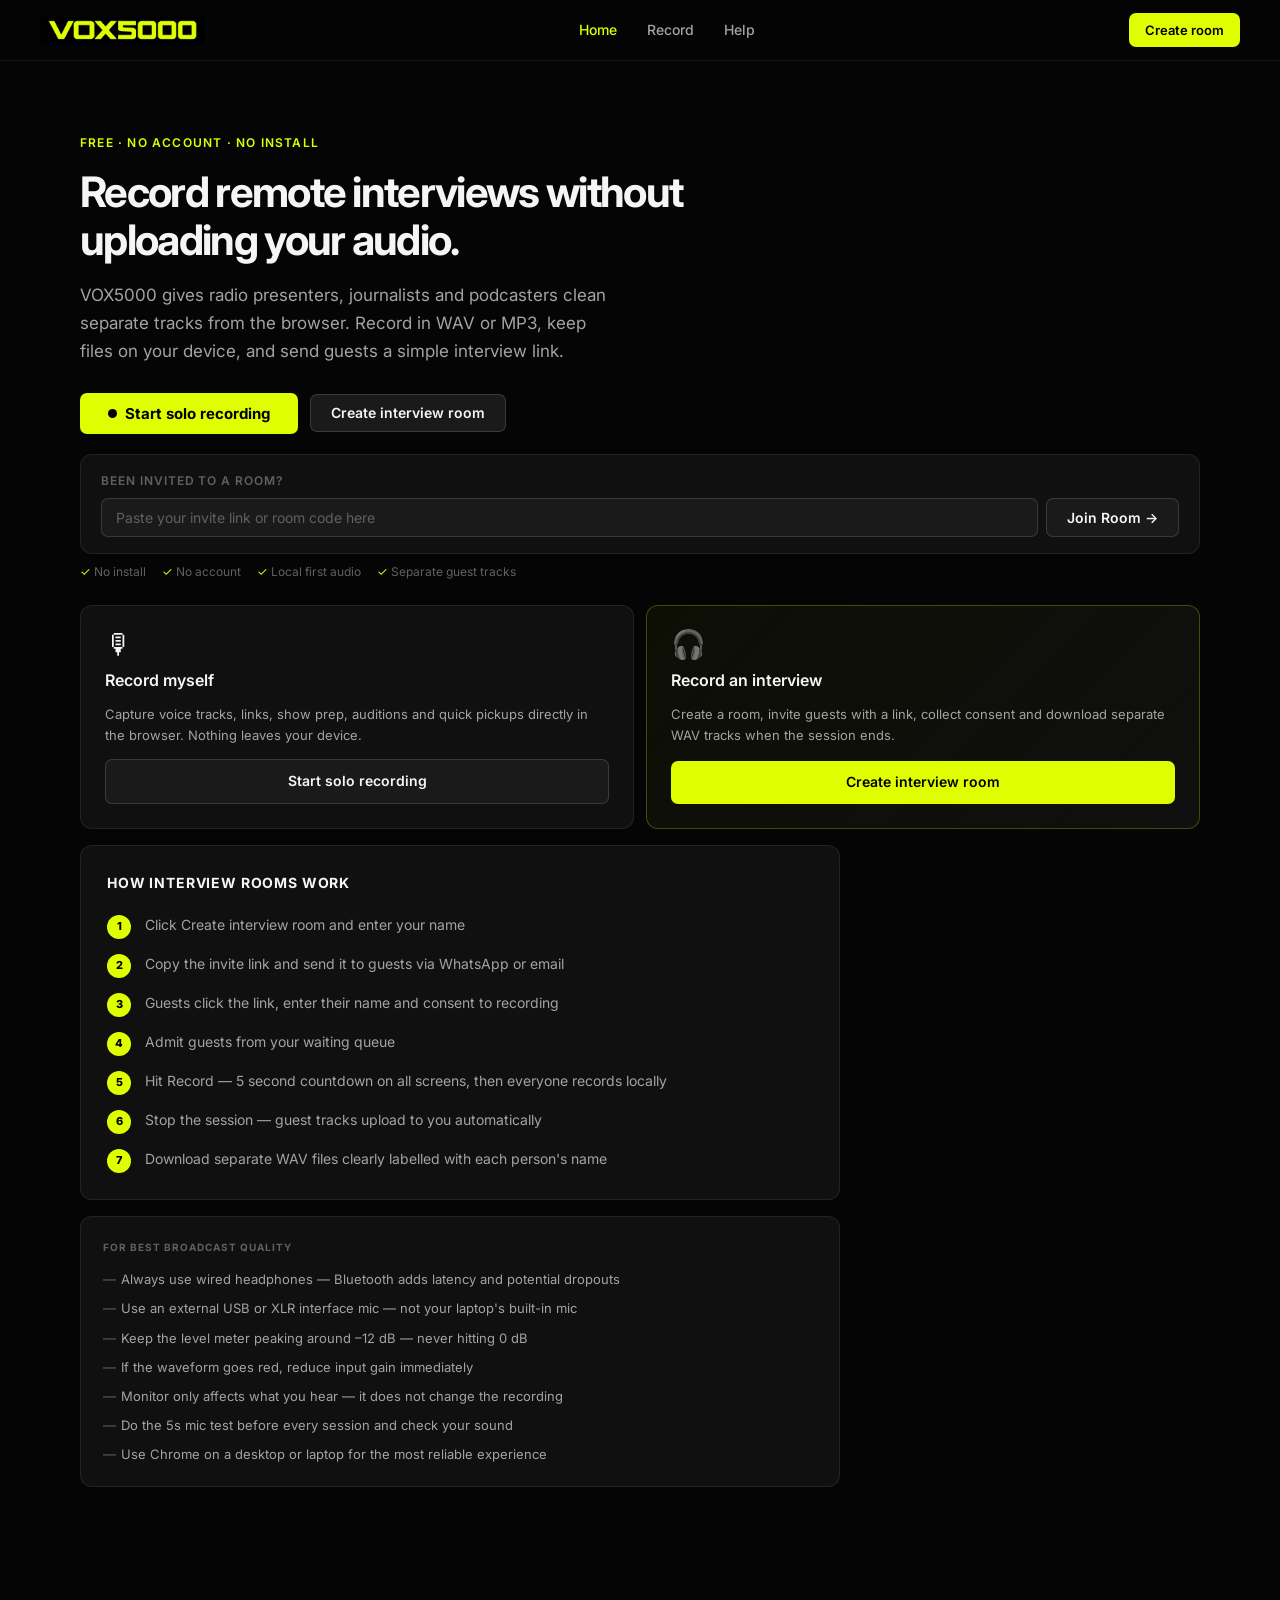
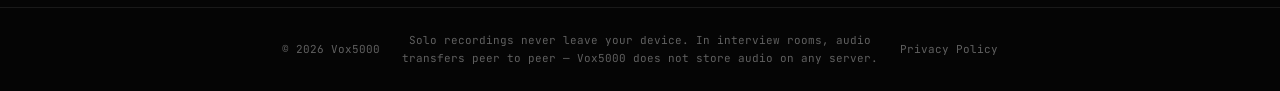
==== commit 4a20f479: "Add files via upload" ====
--- a/index.html
+++ b/index.html
@@ -42,7 +42,7 @@
       <h1 class="hero-title">Record remote interviews without uploading your audio.</h1>
       <p class="hero-sub">VOX5000 gives radio presenters, journalists and podcasters clean separate tracks from the browser. Record in WAV or MP3, keep files on your device, and send guests a simple interview link.</p>
       <div class="hero-actions">
-        <a href="/record" class="btn btn-record" id="soloModeBtn" aria-expanded="false" aria-controls="soloRecorder">
+        <a href="/record" class="btn btn-record">
           <span class="rec-dot" aria-hidden="true"></span>
           Start solo recording
         </a>
@@ -70,7 +70,7 @@
         <div class="mode-card-icon" aria-hidden="true">🎙</div>
         <h2 class="mode-card-title">Record myself</h2>
         <p class="mode-card-desc">Capture voice tracks, links, show prep, auditions and quick pickups directly in the browser. Nothing leaves your device.</p>
-        <a href="/record" class="mode-card-btn mode-card-btn-secondary" id="soloModeBtnCard">Start solo recording</a>
+        <a href="/record" class="mode-card-btn mode-card-btn-secondary">Start solo recording</a>
       </div>
       <div class="mode-card mode-card-featured">
         <div class="mode-card-icon" aria-hidden="true">🎧</div>
@@ -79,124 +79,6 @@
         <a href="/room" class="mode-card-btn mode-card-btn-primary">Create interview room</a>
       </div>
     </section>
-
-    <!-- ── BROWSER WARNING ── -->
-    <div class="browser-warning" role="note" aria-label="Browser recommendation" id="browserWarning">
-      <svg width="15" height="15" viewBox="0 0 16 16" fill="none" aria-hidden="true"><path d="M8 2L14 13H2L8 2Z" stroke="currentColor" stroke-width="1.5" stroke-linejoin="round"/><path d="M8 6v3.5" stroke="currentColor" stroke-width="1.5" stroke-linecap="round"/><circle cx="8" cy="11.5" r="0.75" fill="currentColor"/></svg>
-      <span><strong>Best on Chrome desktop.</strong> Mobile Safari has limited recording support and may not work reliably for interviews.</span>
-    </div>
-
-    <!-- ── ERROR STATES ── -->
-    <div class="error-card" id="micDeniedError" style="display:none;" role="alert">
-      <div class="error-title">🚫 Microphone access denied</div>
-      <p class="error-text">Click the microphone or lock icon in your browser's address bar, choose Allow, then refresh this page.</p>
-    </div>
-    <div class="error-card" id="micNotFoundError" style="display:none;" role="alert">
-      <div class="error-title">🎤 No microphone found</div>
-      <p class="error-text">Make sure your USB or XLR interface mic is plugged in and recognised by your computer, then refresh the page.</p>
-    </div>
-
-    <!-- ── SOLO RECORDER (hidden until triggered) ── -->
-    <div id="soloRecorder" style="display:none;" aria-label="Solo recorder">
-
-      <div class="section-divider"><span>Solo Recorder</span></div>
-
-      <!-- Mic permission notice -->
-      <div class="notice-bar" id="permNotice" role="status">
-        <svg width="15" height="15" viewBox="0 0 16 16" fill="none" aria-hidden="true"><circle cx="8" cy="8" r="7" stroke="currentColor" stroke-width="1.5"/><path d="M8 5v3.5" stroke="currentColor" stroke-width="1.5" stroke-linecap="round"/><circle cx="8" cy="11" r="0.75" fill="currentColor"/></svg>
-        Allow microphone access when your browser asks, then select your mic below.
-      </div>
-
-      <!-- Core controls -->
-      <section class="card" aria-label="Microphone and format">
-        <div class="card-label">Input & Format</div>
-        <div class="control-row">
-          <label for="micSelect" class="field-label">Mic</label>
-          <select id="micSelect" class="select"><option value="">Waiting for mic access…</option></select>
-        </div>
-        <div class="control-row">
-          <label for="formatSelect" class="field-label">Format</label>
-          <select id="formatSelect" class="select">
-            <option value="mp3">MP3 — compressed, great for delivery</option>
-            <option value="wav">WAV export — converted from recorded audio</option>
-          </select>
-        </div>
-        <div class="control-row">
-          <label for="qualitySelect" class="field-label">Quality</label>
-          <select id="qualitySelect" class="select"></select>
-        </div>
-        <div class="setup-footer">
-          <button class="btn btn-ghost btn-sm" id="testBtn" aria-label="Record a 5 second mic test and play it back">
-            <svg width="12" height="12" viewBox="0 0 14 14" fill="none" aria-hidden="true"><polygon points="3,2 11,7 3,12" fill="currentColor"/></svg>
-            5s mic test
-          </button>
-          <span style="font-size:12px;color:var(--text3);">Records and plays back to check your level and sound</span>
-        </div>
-      </section>
-
-      <!-- Record button and timer — big and obvious -->
-      <section class="card recorder-card" aria-label="Recording controls">
-        <div class="duration-display">
-          <span class="duration" id="duration" aria-live="polite" aria-label="Recording duration">00:00:00.0</span>
-          <span class="duration-status" id="durStatus" aria-live="polite">Ready to record</span>
-        </div>
-        <div class="controls">
-          <button class="btn btn-record" id="recBtn" aria-label="Start or stop recording">
-            <span class="rec-dot" aria-hidden="true"></span> Record
-          </button>
-          <button class="btn btn-ghost" id="pauseBtn" disabled aria-label="Pause or resume recording">⏸ Pause</button>
-        </div>
-        <div class="size-display" id="sizeDisplay" aria-live="polite"></div>
-      </section>
-
-      <!-- Waveform — always visible -->
-      <div class="waveform-section" aria-label="Live waveform monitor">
-        <div class="wave-header">
-          <span class="wave-title">Waveform Monitor</span>
-          <span class="wave-hint" aria-hidden="true">Scrolls during recording · Red = clipping</span>
-        </div>
-        <canvas id="waveCanvas" class="wave-canvas" height="100" aria-hidden="true"></canvas>
-      </div>
-
-      <!-- Audio settings — always visible, not hidden -->
-      <div class="card" id="audioSettingsCard">
-        <div class="card-label" style="margin-bottom:14px;">Audio Settings</div>
-
-        <div class="level-slider-row">
-          <label class="level-slider-label" for="inputGainSlider">Input Gain</label>
-          <input type="range" id="inputGainSlider" class="level-slider" min="-20" max="20" step="0.5" value="0" aria-label="Input gain" />
-          <span class="level-slider-val" id="inputGainVal">0 dB</span>
-        </div>
-        <div style="font-size:11px;color:var(--text3);margin-bottom:16px;padding-left:92px;">How loud your mic is recorded · Double-click to reset</div>
-
-        <div class="level-slider-row">
-          <label class="level-slider-label" for="monitorSlider">Monitor</label>
-          <input type="range" id="monitorSlider" class="level-slider" min="-60" max="0" step="0.5" value="-60" aria-label="Monitor level" />
-          <span class="level-slider-val" id="monitorVal">Off</span>
-        </div>
-        <div style="font-size:11px;color:var(--text3);margin-bottom:16px;padding-left:92px;">What you hear in headphones — doesn't affect recording</div>
-
-        <div class="meter-wrap" role="meter" aria-label="Input level meter">
-          <div class="meter-bar" id="meterBar"></div>
-          <div class="meter-peaks" aria-hidden="true"><span>–60</span><span>–24</span><span>–12</span><span>–6</span><span>0</span></div>
-        </div>
-        <div style="font-size:10px;color:var(--text3);display:flex;gap:10px;flex-wrap:wrap;margin-top:5px;">
-          <span style="color:var(--green);">● Safe: –24 to –6 dB</span>
-          <span style="color:var(--red);">● Clipping: above –6 dB</span>
-        </div>
-        <div class="clip-warn" id="clipWarn" style="display:none;margin-top:10px;" role="alert" aria-live="assertive">
-          <svg width="13" height="13" viewBox="0 0 14 14" fill="none" aria-hidden="true"><path d="M7 2L13 12H1L7 2Z" stroke="currentColor" stroke-width="1.5" stroke-linejoin="round"/><path d="M7 6v3" stroke="currentColor" stroke-width="1.5" stroke-linecap="round"/><circle cx="7" cy="10.5" r="0.75" fill="currentColor"/></svg>
-          Clipping — reduce input gain
-        </div>
-      </div>
-
-      <!-- Downloads -->
-      <section class="card downloads" id="dlSection" aria-label="Download your recordings" aria-live="polite">
-        <div class="card-label">Downloads Ready</div>
-        <div class="dl-grid" id="dlGrid"></div>
-      </section>
-
-    </div>
 
     <!-- ── HOW ROOMS WORK ── -->
     <section class="how-it-works" id="howItWorks" aria-label="How interview rooms work">
@@ -236,21 +118,7 @@
     </div>
   </footer>
 
-  <script src="app.js"></script>
   <script>
-    // Solo mode toggle
-    const soloRecorder = document.getElementById('soloRecorder');
-    const howItWorks = document.getElementById('howItWorks');
-
-    function openSolo() {
-      soloRecorder.style.display = 'block';
-      howItWorks.style.display = 'none';
-      document.getElementById('soloModeBtn').setAttribute('aria-expanded','true');
-      soloRecorder.scrollIntoView({ behavior: 'smooth', block: 'start' });
-    }
-    document.getElementById('soloModeBtn').addEventListener('click', openSolo);
-    document.getElementById('soloModeBtnCard').addEventListener('click', openSolo);
-
     // Guest room join
     function joinRoom() {
       const val = document.getElementById('joinCodeInput').value.trim();
--- a/style.css
+++ b/style.css
@@ -355,6 +355,7 @@
   outline: none;
   white-space: nowrap;
   line-height: 1;
+  text-decoration: none;
 }
 .btn:active:not(:disabled) { transform: scale(0.97); }
 .btn:disabled { opacity: 0.28; cursor: not-allowed; pointer-events: none; }
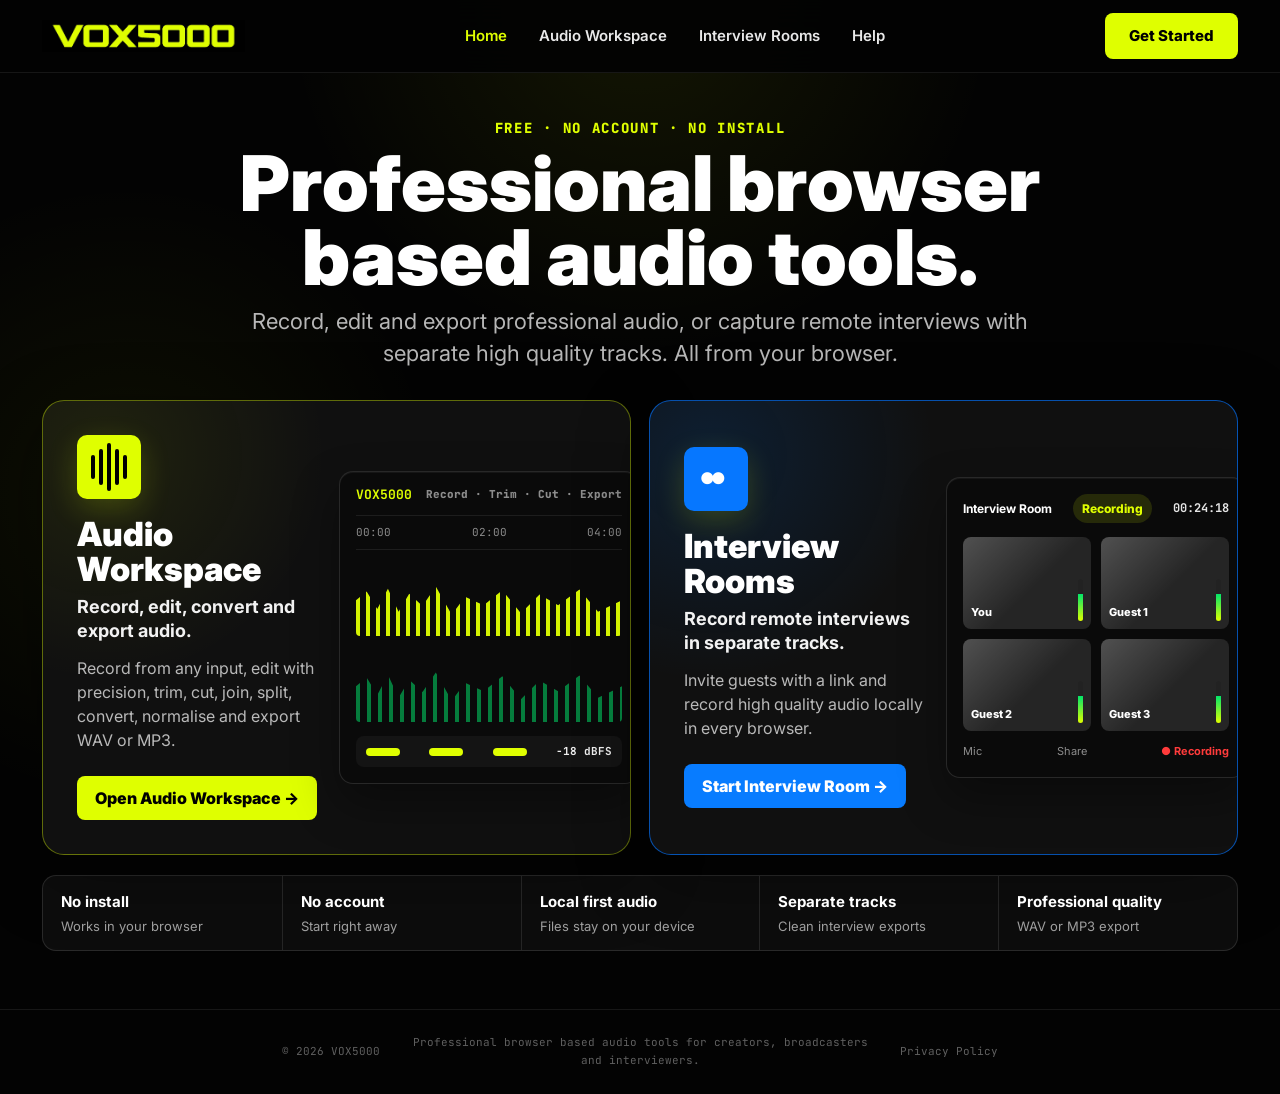
==== commit 76e0b57c: "Add files via upload" ====
--- a/index.html
+++ b/index.html
@@ -3,140 +3,98 @@
 <head>
   <meta charset="UTF-8" />
   <meta name="viewport" content="width=device-width, initial-scale=1.0" />
-  <title>Vox5000 — Free Broadcast Audio Recorder</title>
-  <meta name="description" content="Record remote interviews without uploading your audio. Free browser-based WAV and MP3 recorder for radio presenters, journalists and podcasters." />
+  <title>VOX5000 — Professional Browser Based Audio Tools</title>
+  <meta name="description" content="Professional browser based audio tools for recording, editing, exporting audio and capturing remote interviews with separate tracks." />
   <link rel="icon" type="image/png" href="favicon.png" />
   <link rel="icon" sizes="512x512" href="favicon-512.png" />
   <link rel="preconnect" href="https://fonts.googleapis.com" />
   <link rel="preconnect" href="https://fonts.gstatic.com" crossorigin />
-  <link href="https://fonts.googleapis.com/css2?family=Inter:wght@400;500;600;700&family=JetBrains+Mono:wght@400;500;600&display=swap" rel="stylesheet" />
+  <link href="https://fonts.googleapis.com/css2?family=Inter:wght@400;500;600;700;800;900&family=JetBrains+Mono:wght@400;500;600&display=swap" rel="stylesheet" />
   <link rel="stylesheet" href="style.css" />
   <script>
     window.va = window.va || function () { (window.vaq = window.vaq || []).push(arguments); };
   </script>
   <script defer src="/_vercel/insights/script.js"></script>
 </head>
-<body>
-
-  <header class="header" role="banner">
-    <div class="header-inner">
-      <div class="logo">
-        <a href="/" aria-label="Vox5000 home">
-          <img src="logo.png" alt="VOX5000" class="logo-img" />
-        </a>
-      </div>
-      <nav class="main-nav" aria-label="Main navigation">
+<body class="home-body">
+  <header class="header home-header" role="banner">
+    <div class="header-inner home-header-inner">
+      <a href="/" class="home-logo" aria-label="VOX5000 home">
+        <img src="logo.png" alt="VOX5000" class="logo-img" />
+      </a>
+      <nav class="main-nav home-nav" aria-label="Main navigation">
         <a href="/" class="nav-link nav-active" aria-current="page">Home</a>
-        <a href="/record" class="nav-link">Record</a>
+        <a href="/record" class="nav-link">Audio Workspace</a>
+        <a href="/room" class="nav-link">Interview Rooms</a>
         <a href="/help" class="nav-link">Help</a>
       </nav>
-      <a href="/room" class="nav-cta">Create room</a>
+      <a href="#products" class="nav-cta home-nav-cta">Get Started</a>
     </div>
   </header>
 
-  <main class="main" id="main-content">
-
-    <!-- ── HERO ── -->
-    <section class="hero" aria-label="Introduction">
-      <p class="hero-eyebrow">Free · No account · No install</p>
-      <h1 class="hero-title">Record remote interviews without uploading your audio.</h1>
-      <p class="hero-sub">VOX5000 gives radio presenters, journalists and podcasters clean separate tracks from the browser. Record in WAV or MP3, keep files on your device, and send guests a simple interview link.</p>
-      <div class="hero-actions">
-        <a href="/record" class="btn btn-record">
-          <span class="rec-dot" aria-hidden="true"></span>
-          Start solo recording
-        </a>
-        <a href="/room" class="btn btn-ghost">Create interview room</a>
-      </div>
-      <!-- Guest join box -->
-      <div class="guest-join-box">
-        <div style="font-size:12px;font-weight:600;color:var(--text3);text-transform:uppercase;letter-spacing:0.08em;margin-bottom:8px;">Been invited to a room?</div>
-        <div style="display:flex;gap:8px;flex-wrap:wrap;">
-          <input type="text" id="joinCodeInput" placeholder="Paste your invite link or room code here" class="join-input" aria-label="Room invite link or code" />
-          <button class="btn btn-ghost" id="joinRoomBtn" style="white-space:nowrap;flex-shrink:0;">Join Room →</button>
-        </div>
-      </div>
-      <div class="hero-trust" role="list" aria-label="Product features">
-        <span role="listitem">No install</span>
-        <span role="listitem">No account</span>
-        <span role="listitem">Local first audio</span>
-        <span role="listitem">Separate guest tracks</span>
-      </div>
+  <main class="home-main" id="main-content">
+    <section class="home-hero" aria-label="VOX5000 introduction">
+      <p class="home-eyebrow">FREE · NO ACCOUNT · NO INSTALL</p>
+      <h1>Professional browser based audio tools.</h1>
+      <p class="home-subheading">Record, edit and export professional audio, or capture remote interviews with separate high quality tracks. All from your browser.</p>
     </section>
 
-    <!-- ── MODE CARDS ── -->
-    <section class="mode-cards" aria-label="Recording modes">
-      <div class="mode-card">
-        <div class="mode-card-icon" aria-hidden="true">🎙</div>
-        <h2 class="mode-card-title">Record myself</h2>
-        <p class="mode-card-desc">Capture voice tracks, links, show prep, auditions and quick pickups directly in the browser. Nothing leaves your device.</p>
-        <a href="/record" class="mode-card-btn mode-card-btn-secondary">Start solo recording</a>
-      </div>
-      <div class="mode-card mode-card-featured">
-        <div class="mode-card-icon" aria-hidden="true">🎧</div>
-        <h2 class="mode-card-title">Record an interview</h2>
-        <p class="mode-card-desc">Create a room, invite guests with a link, collect consent and download separate WAV tracks when the session ends.</p>
-        <a href="/room" class="mode-card-btn mode-card-btn-primary">Create interview room</a>
-      </div>
+    <section class="product-grid" id="products" aria-label="VOX5000 tools">
+      <article class="product-card product-card-audio">
+        <div class="product-copy">
+          <div class="product-icon waveform-icon" aria-hidden="true">
+            <span></span><span></span><span></span><span></span><span></span>
+          </div>
+          <h2>Audio Workspace</h2>
+          <p class="product-line">Record, edit, convert and export audio.</p>
+          <p class="product-desc">Record from any input, edit with precision, trim, cut, join, split, convert, normalise and export WAV or MP3.</p>
+          <a href="/record" class="product-btn product-btn-lime">Open Audio Workspace →</a>
+        </div>
+        <div class="product-mockup audio-mockup" aria-hidden="true">
+          <div class="mockup-top"><strong>VOX5000</strong><span>Record · Trim · Cut · Export</span></div>
+          <div class="mockup-ruler"><span>00:00</span><span>02:00</span><span>04:00</span></div>
+          <div class="mockup-wave wave-one"></div>
+          <div class="mockup-wave wave-two"></div>
+          <div class="mockup-transport"><span></span><span></span><span></span><b>-18 dBFS</b></div>
+        </div>
+      </article>
+
+      <article class="product-card product-card-room">
+        <div class="product-copy">
+          <div class="product-icon room-icon" aria-hidden="true">●●</div>
+          <h2>Interview Rooms</h2>
+          <p class="product-line">Record remote interviews in separate tracks.</p>
+          <p class="product-desc">Invite guests with a link and record high quality audio locally in every browser.</p>
+          <a href="/room" class="product-btn product-btn-blue">Start Interview Room →</a>
+        </div>
+        <div class="product-mockup room-mockup" aria-hidden="true">
+          <div class="room-top"><strong>Interview Room</strong><span>Recording</span><b>00:24:18</b></div>
+          <div class="guest-grid">
+            <div class="guest-tile"><span>You</span><i></i></div>
+            <div class="guest-tile"><span>Guest 1</span><i></i></div>
+            <div class="guest-tile"><span>Guest 2</span><i></i></div>
+            <div class="guest-tile"><span>Guest 3</span><i></i></div>
+          </div>
+          <div class="room-controls"><span>Mic</span><span>Share</span><strong>● Recording</strong></div>
+        </div>
+      </article>
     </section>
 
-    <!-- ── HOW ROOMS WORK ── -->
-    <section class="how-it-works" id="howItWorks" aria-label="How interview rooms work">
-      <div class="hiw-title">How interview rooms work</div>
-      <div class="hiw-steps" role="list">
-        <div class="hiw-step" role="listitem"><div class="hiw-num" aria-hidden="true">1</div><div class="hiw-text">Click Create interview room and enter your name</div></div>
-        <div class="hiw-step" role="listitem"><div class="hiw-num" aria-hidden="true">2</div><div class="hiw-text">Copy the invite link and send it to guests via WhatsApp or email</div></div>
-        <div class="hiw-step" role="listitem"><div class="hiw-num" aria-hidden="true">3</div><div class="hiw-text">Guests click the link, enter their name and consent to recording</div></div>
-        <div class="hiw-step" role="listitem"><div class="hiw-num" aria-hidden="true">4</div><div class="hiw-text">Admit guests from your waiting queue</div></div>
-        <div class="hiw-step" role="listitem"><div class="hiw-num" aria-hidden="true">5</div><div class="hiw-text">Hit Record — 5 second countdown on all screens, then everyone records locally</div></div>
-        <div class="hiw-step" role="listitem"><div class="hiw-num" aria-hidden="true">6</div><div class="hiw-text">Stop the session — guest tracks upload to you automatically</div></div>
-        <div class="hiw-step" role="listitem"><div class="hiw-num" aria-hidden="true">7</div><div class="hiw-text">Download separate WAV files clearly labelled with each person's name</div></div>
-      </div>
+    <section class="trust-row" aria-label="VOX5000 benefits">
+      <div><strong>No install</strong><span>Works in your browser</span></div>
+      <div><strong>No account</strong><span>Start right away</span></div>
+      <div><strong>Local first audio</strong><span>Files stay on your device</span></div>
+      <div><strong>Separate tracks</strong><span>Clean interview exports</span></div>
+      <div><strong>Professional quality</strong><span>WAV or MP3 export</span></div>
     </section>
-
-    <!-- ── TIPS ── -->
-    <section class="tips-section" aria-label="Broadcast quality tips">
-      <div class="tips-title">For best broadcast quality</div>
-      <ul class="tips-list">
-        <li>Always use wired headphones — Bluetooth adds latency and potential dropouts</li>
-        <li>Use an external USB or XLR interface mic — not your laptop's built-in mic</li>
-        <li>Keep the level meter peaking around –12 dB — never hitting 0 dB</li>
-        <li>If the waveform goes red, reduce input gain immediately</li>
-        <li>Monitor only affects what you hear — it does not change the recording</li>
-        <li>Do the 5s mic test before every session and check your sound</li>
-        <li>Use Chrome on a desktop or laptop for the most reliable experience</li>
-      </ul>
-    </section>
-
   </main>
 
-  <footer class="footer" role="contentinfo">
+  <footer class="footer home-footer" role="contentinfo">
     <div class="footer-inner">
-      <span>© 2026 Vox5000</span>
-      <span class="footer-privacy-note">Solo recordings never leave your device. In interview rooms, audio transfers peer to peer — Vox5000 does not store audio on any server.</span>
-      <a href="/privacy" style="color:var(--text3);text-decoration:none;">Privacy Policy</a>
+      <span>© 2026 VOX5000</span>
+      <span class="footer-privacy-note">Professional browser based audio tools for creators, broadcasters and interviewers.</span>
+      <a href="/privacy">Privacy Policy</a>
     </div>
   </footer>
-
-  <script>
-    // Guest room join
-    function joinRoom() {
-      const val = document.getElementById('joinCodeInput').value.trim();
-      if (!val) { document.getElementById('joinCodeInput').focus(); return; }
-      let code = val;
-      try {
-        const url = new URL(val);
-        const r = url.searchParams.get('r');
-        if (r) code = r;
-      } catch(e) {
-        code = val.replace(/[^A-Za-z0-9]/g,'').toUpperCase().substr(0,8);
-      }
-      if (code) window.location.href = `/room?r=${code}`;
-    }
-    document.getElementById('joinRoomBtn').addEventListener('click', joinRoom);
-    document.getElementById('joinCodeInput').addEventListener('keydown', e => {
-      if (e.key === 'Enter') joinRoom();
-    });
-  </script>
 </body>
 </html>
--- a/style.css
+++ b/style.css
@@ -799,3 +799,86 @@
 }
 .join-input:focus { border-color: var(--yellow); }
 .join-input::placeholder { color: var(--text3); }
+
+/* -- Homepage V45 product launchpad -- */
+.home-body {
+  min-height: 100vh;
+  background: radial-gradient(circle at 50% 0%, rgba(223,255,0,0.08), transparent 28%), radial-gradient(circle at 10% 45%, rgba(223,255,0,0.05), transparent 24%), #030303;
+}
+.home-body .header { background: rgba(3,3,3,0.92); }
+.home-header-inner { max-width: 1500px; height: 72px; padding: 0 42px; }
+.home-logo { display: inline-flex; align-items: center; }
+.home-body .logo-img { height: 32px; }
+.home-body .nav-link { color: #e8e8e8; font-size: 15px; font-weight: 600; padding: 8px 15px; }
+.home-body .nav-active { color: var(--yellow) !important; }
+.home-nav-cta { border-radius: 8px; padding: 11px 24px; font-size: 15px; font-weight: 800; }
+.home-main { max-width: 1500px; margin: 0 auto; padding: 34px 42px 58px; }
+.home-hero { max-width: 940px; margin: 0 auto; padding: 14px 0 30px; text-align: center; }
+.home-eyebrow { margin-bottom: 12px; color: var(--yellow); font: 800 14px/1 var(--mono); letter-spacing: 0.12em; }
+.home-hero h1 { max-width: 900px; margin: 0 auto 12px; color: #fff; font-size: clamp(44px, 6vw, 78px); line-height: 0.96; font-weight: 900; letter-spacing: 0; }
+.home-subheading { max-width: 800px; margin: 0 auto; color: #b7b7b7; font-size: clamp(18px, 2vw, 22px); line-height: 1.45; }
+.product-grid { display: grid; grid-template-columns: repeat(2, minmax(0, 1fr)); gap: 18px; align-items: stretch; }
+.product-card { min-height: 430px; display: grid; grid-template-columns: minmax(240px, 0.9fr) minmax(300px, 1.25fr); align-items: center; gap: 22px; padding: 34px; border-radius: 22px; background: radial-gradient(circle at 10% 12%, rgba(223,255,0,0.08), transparent 34%), #101010; border: 1px solid rgba(223,255,0,0.38); box-shadow: 0 20px 70px rgba(0,0,0,0.38); overflow: hidden; }
+.product-card-room { background: radial-gradient(circle at 10% 12%, rgba(0,120,255,0.14), transparent 34%), #101010; border-color: rgba(0,114,255,0.65); }
+.product-copy { min-width: 0; }
+.product-icon { width: 64px; height: 64px; margin-bottom: 18px; display: inline-flex; align-items: center; justify-content: center; border-radius: 10px; background: var(--yellow); color: #000; font-weight: 900; box-shadow: 0 10px 30px rgba(223,255,0,0.18); }
+.waveform-icon { gap: 4px; }
+.waveform-icon span { width: 4px; border-radius: 999px; background: #000; }
+.waveform-icon span:nth-child(1) { height: 24px; }
+.waveform-icon span:nth-child(2) { height: 36px; }
+.waveform-icon span:nth-child(3) { height: 48px; }
+.waveform-icon span:nth-child(4) { height: 36px; }
+.waveform-icon span:nth-child(5) { height: 24px; }
+.room-icon { background: #0677ff; color: #fff; letter-spacing: -0.24em; padding-right: 10px; }
+.product-card h2 { margin: 0 0 8px; color: #fff; font-size: clamp(28px, 2.6vw, 34px); line-height: 1.05; font-weight: 900; }
+.product-line { margin: 0 0 12px; color: #f2f2f2; font-size: 18px; line-height: 1.35; font-weight: 700; }
+.product-desc { margin: 0 0 24px; color: #b9b9b9; font-size: 16px; line-height: 1.5; }
+.product-btn { min-height: 44px; display: inline-flex; align-items: center; justify-content: center; padding: 12px 18px; border-radius: 8px; text-decoration: none; font-weight: 850; line-height: 1; }
+.product-btn-lime { background: var(--yellow); color: #000; }
+.product-btn-blue { background: #087cff; color: #fff; }
+.product-mockup { min-width: 0; border: 1px solid rgba(255,255,255,0.12); border-radius: 14px; background: #0a0a0a; box-shadow: inset 0 1px 0 rgba(255,255,255,0.05), 0 20px 45px rgba(0,0,0,0.35); }
+.audio-mockup, .room-mockup { padding: 16px; }
+.mockup-top, .room-top, .mockup-ruler, .mockup-transport, .room-controls { display: flex; align-items: center; justify-content: space-between; gap: 12px; }
+.mockup-top { color: #dfff00; font: 800 13px/1 var(--mono); margin-bottom: 14px; }
+.mockup-top span, .mockup-ruler, .room-controls { color: #8d8d8d; font-size: 11px; }
+.mockup-ruler { padding: 8px 0; border-top: 1px solid rgba(255,255,255,0.08); border-bottom: 1px solid rgba(255,255,255,0.08); font-family: var(--mono); }
+.mockup-wave { height: 72px; margin-top: 14px; border-radius: 4px; background: repeating-linear-gradient(90deg, #dfff00 0 4px, transparent 4px 10px); clip-path: polygon(0 50%, 4% 38%, 8% 62%, 12% 34%, 16% 66%, 20% 41%, 25% 58%, 30% 31%, 36% 70%, 41% 45%, 48% 57%, 55% 36%, 62% 68%, 69% 42%, 76% 57%, 84% 35%, 91% 66%, 100% 50%, 100% 100%, 0 100%); opacity: 0.95; }
+.wave-two { background: repeating-linear-gradient(90deg, rgba(0,229,107,0.95) 0 4px, transparent 4px 11px); opacity: 0.55; }
+.mockup-transport { margin-top: 14px; padding: 10px; border-radius: 8px; background: #141414; }
+.mockup-transport span { width: 34px; height: 8px; border-radius: 999px; background: #dfff00; }
+.mockup-transport b { color: #eee; font: 700 11px/1 var(--mono); }
+.room-top { margin-bottom: 14px; color: #fff; font-size: 12px; }
+.room-top span { padding: 5px 9px; border-radius: 999px; background: rgba(223,255,0,0.13); color: var(--yellow); font-weight: 800; }
+.room-top b { color: #e5e5e5; font-family: var(--mono); }
+.guest-grid { display: grid; grid-template-columns: 1fr 1fr; gap: 10px; }
+.guest-tile { position: relative; min-height: 92px; border-radius: 8px; overflow: hidden; background: linear-gradient(135deg, rgba(255,255,255,0.20), transparent 55%), #252525; }
+.guest-tile span { position: absolute; left: 8px; bottom: 8px; color: #fff; font-size: 11px; font-weight: 800; }
+.guest-tile i { position: absolute; right: 8px; bottom: 8px; width: 5px; height: 42px; border-radius: 999px; background: linear-gradient(to top, #dfff00, #00e56b 65%, #222 65%); }
+.room-controls { margin-top: 12px; }
+.room-controls strong { color: #ff3b3b; font-size: 11px; }
+.trust-row { max-width: 1240px; margin: 20px auto 0; display: grid; grid-template-columns: repeat(5, 1fr); gap: 0; border: 1px solid rgba(255,255,255,0.12); border-radius: 14px; background: rgba(16,16,16,0.82); overflow: hidden; }
+.trust-row div { min-height: 74px; display: grid; align-content: center; gap: 2px; padding: 14px 18px; border-left: 1px solid rgba(255,255,255,0.10); }
+.trust-row div:first-child { border-left: 0; }
+.trust-row strong { color: #fff; font-size: 15px; }
+.trust-row span { color: #9f9f9f; font-size: 13px; }
+.home-footer .footer-inner { max-width: 1500px; }
+.home-footer a { color: var(--text3); text-decoration: none; }
+@media (max-width: 1100px) {
+  .product-grid, .product-card { grid-template-columns: 1fr; }
+  .product-card { min-height: 0; }
+  .trust-row { grid-template-columns: repeat(2, 1fr); }
+  .trust-row div { border-top: 1px solid rgba(255,255,255,0.10); }
+}
+@media (max-width: 760px) {
+  .home-header-inner { height: auto; min-height: 64px; padding: 12px 18px; flex-wrap: wrap; }
+  .home-body .logo-img { height: 24px; }
+  .home-nav { order: 3; width: 100%; display: flex; overflow-x: auto; padding-top: 6px; }
+  .home-nav-cta { display: none; }
+  .home-main { padding: 28px 16px 44px; }
+  .home-hero { padding-top: 8px; }
+  .home-hero h1 { font-size: clamp(38px, 13vw, 54px); }
+  .product-card { padding: 20px; border-radius: 16px; }
+  .product-mockup { margin-top: 4px; }
+  .trust-row { grid-template-columns: 1fr; }
+  .trust-row div { border-left: 0; }
+}
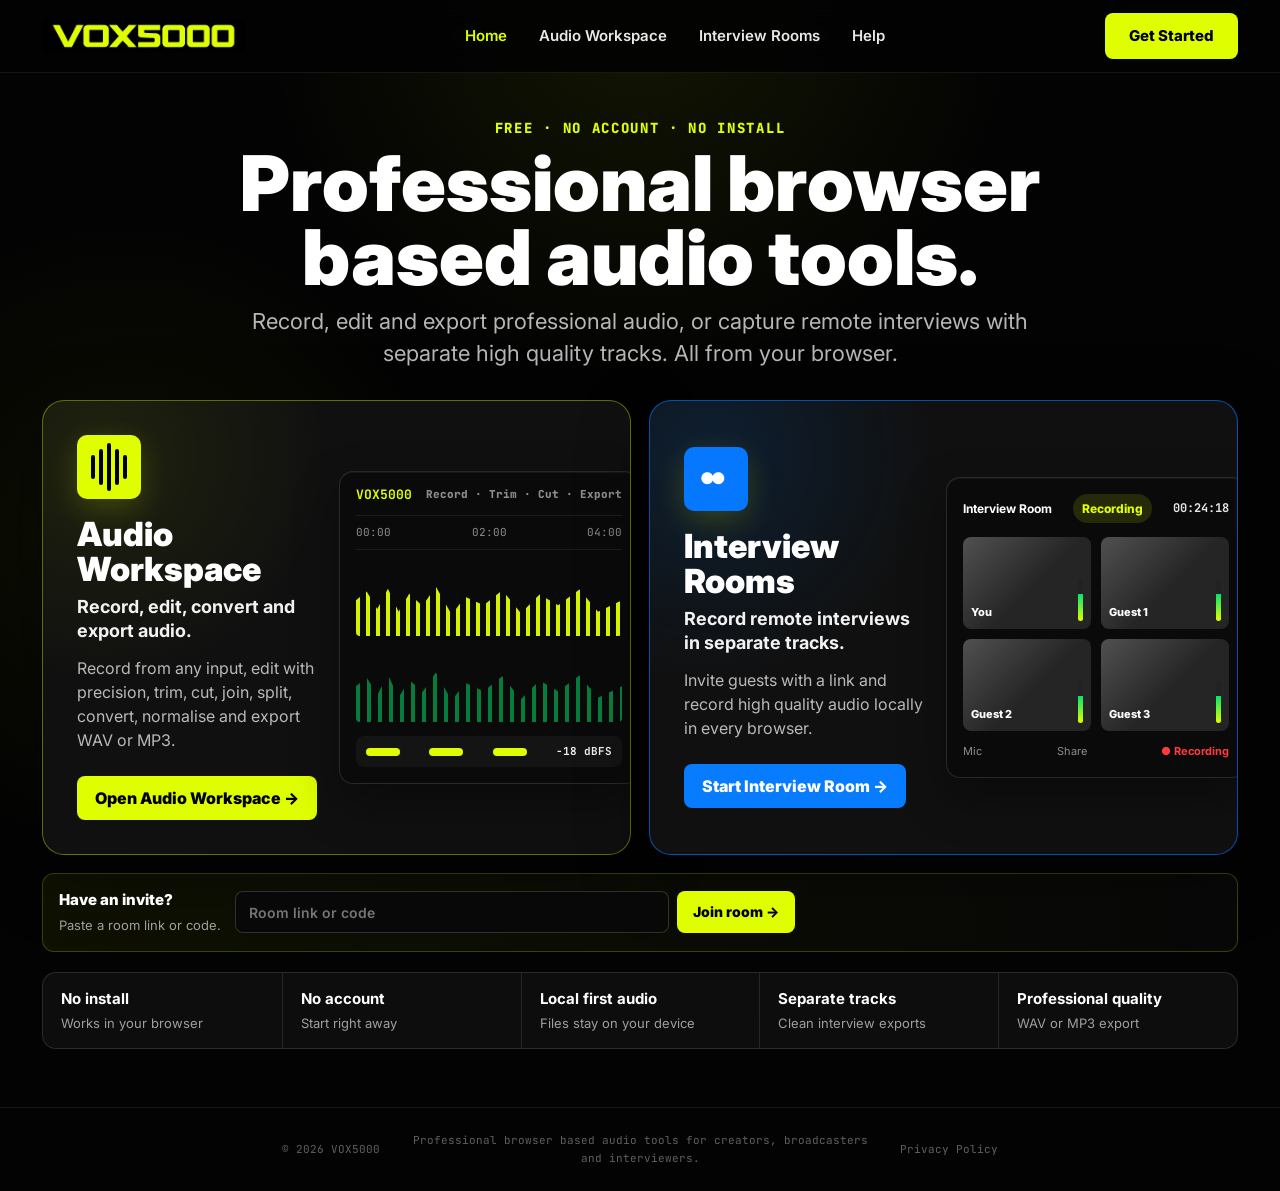
==== commit 3dfe4c84: "Add files via upload" ====
--- a/index.html
+++ b/index.html
@@ -80,6 +80,19 @@
       </article>
     </section>
 
+    <section class="join-room-strip" aria-label="Join an interview room">
+      <div>
+        <strong>Have an invite?</strong>
+        <span>Paste a room link or code.</span>
+      </div>
+      <form id="homeJoinForm" class="join-room-form" novalidate>
+        <label class="sr-only" for="homeJoinInput">Room link or code</label>
+        <input id="homeJoinInput" type="text" autocomplete="off" spellcheck="false" placeholder="Room link or code" />
+        <button type="submit">Join room →</button>
+      </form>
+      <p id="homeJoinError" class="join-room-error" aria-live="polite"></p>
+    </section>
+
     <section class="trust-row" aria-label="VOX5000 benefits">
       <div><strong>No install</strong><span>Works in your browser</span></div>
       <div><strong>No account</strong><span>Start right away</span></div>
@@ -96,5 +109,37 @@
       <a href="/privacy">Privacy Policy</a>
     </div>
   </footer>
+
+  <script>
+    (function () {
+      const form = document.getElementById('homeJoinForm');
+      const input = document.getElementById('homeJoinInput');
+      const error = document.getElementById('homeJoinError');
+      if (!form || !input) return;
+
+      function extractRoomCode(value) {
+        const raw = String(value || '').trim();
+        if (!raw) return '';
+        try {
+          const url = new URL(raw, window.location.origin);
+          const code = url.searchParams.get('r');
+          if (code) return code.trim();
+        } catch (e) {}
+        return raw.replace(/^#/, '').trim();
+      }
+
+      form.addEventListener('submit', function (event) {
+        event.preventDefault();
+        const code = extractRoomCode(input.value);
+        if (!/^[A-Za-z0-9-]{4,24}$/.test(code)) {
+          if (error) error.textContent = 'Enter a valid room link or code.';
+          input.focus();
+          return;
+        }
+        if (error) error.textContent = '';
+        window.location.href = '/room?r=' + encodeURIComponent(code.toUpperCase());
+      });
+    })();
+  </script>
 </body>
 </html>
--- a/style.css
+++ b/style.css
@@ -812,6 +812,7 @@
 .home-body .nav-link { color: #e8e8e8; font-size: 15px; font-weight: 600; padding: 8px 15px; }
 .home-body .nav-active { color: var(--yellow) !important; }
 .home-nav-cta { border-radius: 8px; padding: 11px 24px; font-size: 15px; font-weight: 800; }
+.sr-only { position: absolute; width: 1px; height: 1px; padding: 0; margin: -1px; overflow: hidden; clip: rect(0,0,0,0); white-space: nowrap; border: 0; }
 .home-main { max-width: 1500px; margin: 0 auto; padding: 34px 42px 58px; }
 .home-hero { max-width: 940px; margin: 0 auto; padding: 14px 0 30px; text-align: center; }
 .home-eyebrow { margin-bottom: 12px; color: var(--yellow); font: 800 14px/1 var(--mono); letter-spacing: 0.12em; }
@@ -856,6 +857,58 @@
 .guest-tile i { position: absolute; right: 8px; bottom: 8px; width: 5px; height: 42px; border-radius: 999px; background: linear-gradient(to top, #dfff00, #00e56b 65%, #222 65%); }
 .room-controls { margin-top: 12px; }
 .room-controls strong { color: #ff3b3b; font-size: 11px; }
+.join-room-strip {
+  max-width: 1240px;
+  margin: 18px auto 0;
+  display: grid;
+  grid-template-columns: auto minmax(280px, 560px) minmax(0, 1fr);
+  align-items: center;
+  gap: 14px;
+  padding: 14px 16px;
+  border: 1px solid rgba(223,255,0,0.22);
+  border-radius: 12px;
+  background: linear-gradient(90deg, rgba(223,255,0,0.06), rgba(255,255,255,0.025));
+}
+.join-room-strip strong { display: block; color: #fff; font-size: 15px; font-weight: 850; }
+.join-room-strip span { color: #9f9f9f; font-size: 13px; }
+.join-room-form {
+  display: grid;
+  grid-template-columns: minmax(0, 1fr) auto;
+  gap: 8px;
+}
+.join-room-form input {
+  min-width: 0;
+  min-height: 42px;
+  padding: 0 13px;
+  border-radius: 8px;
+  border: 1px solid rgba(255,255,255,0.16);
+  background: #080808;
+  color: #fff;
+  font: 600 14px/1 var(--font);
+  outline: none;
+}
+.join-room-form input:focus {
+  border-color: var(--yellow);
+  box-shadow: 0 0 0 3px rgba(223,255,0,0.12);
+}
+.join-room-form button {
+  min-height: 42px;
+  padding: 0 16px;
+  border: 0;
+  border-radius: 8px;
+  background: var(--yellow);
+  color: #000;
+  font: 850 14px/1 var(--font);
+  cursor: pointer;
+  white-space: nowrap;
+}
+.join-room-error {
+  margin: 0;
+  min-height: 16px;
+  color: #ff6b6b;
+  font-size: 12px;
+  font-weight: 700;
+}
 .trust-row { max-width: 1240px; margin: 20px auto 0; display: grid; grid-template-columns: repeat(5, 1fr); gap: 0; border: 1px solid rgba(255,255,255,0.12); border-radius: 14px; background: rgba(16,16,16,0.82); overflow: hidden; }
 .trust-row div { min-height: 74px; display: grid; align-content: center; gap: 2px; padding: 14px 18px; border-left: 1px solid rgba(255,255,255,0.10); }
 .trust-row div:first-child { border-left: 0; }
@@ -866,6 +919,7 @@
 @media (max-width: 1100px) {
   .product-grid, .product-card { grid-template-columns: 1fr; }
   .product-card { min-height: 0; }
+  .join-room-strip { grid-template-columns: 1fr; }
   .trust-row { grid-template-columns: repeat(2, 1fr); }
   .trust-row div { border-top: 1px solid rgba(255,255,255,0.10); }
 }
@@ -879,6 +933,9 @@
   .home-hero h1 { font-size: clamp(38px, 13vw, 54px); }
   .product-card { padding: 20px; border-radius: 16px; }
   .product-mockup { margin-top: 4px; }
+  .join-room-strip { padding: 14px; }
+  .join-room-form { grid-template-columns: 1fr; }
+  .join-room-form button { width: 100%; }
   .trust-row { grid-template-columns: 1fr; }
   .trust-row div { border-left: 0; }
 }
